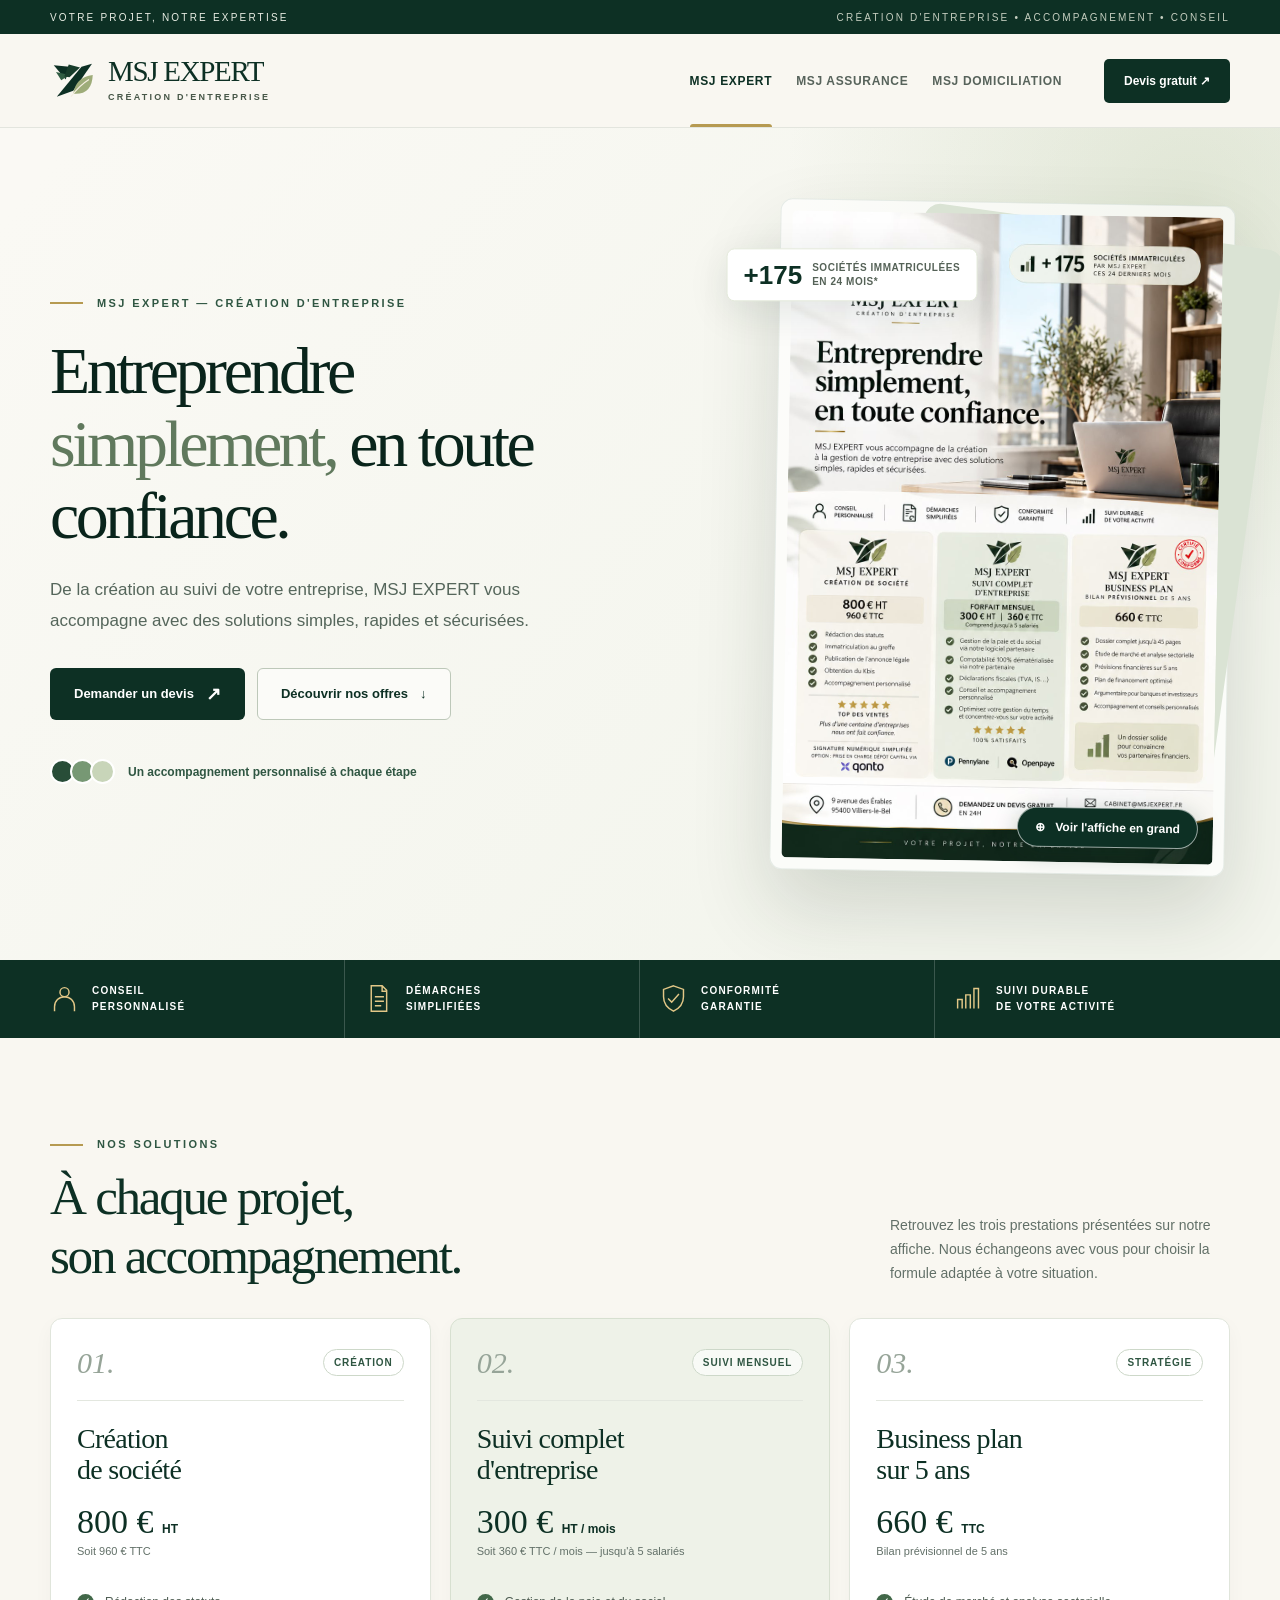
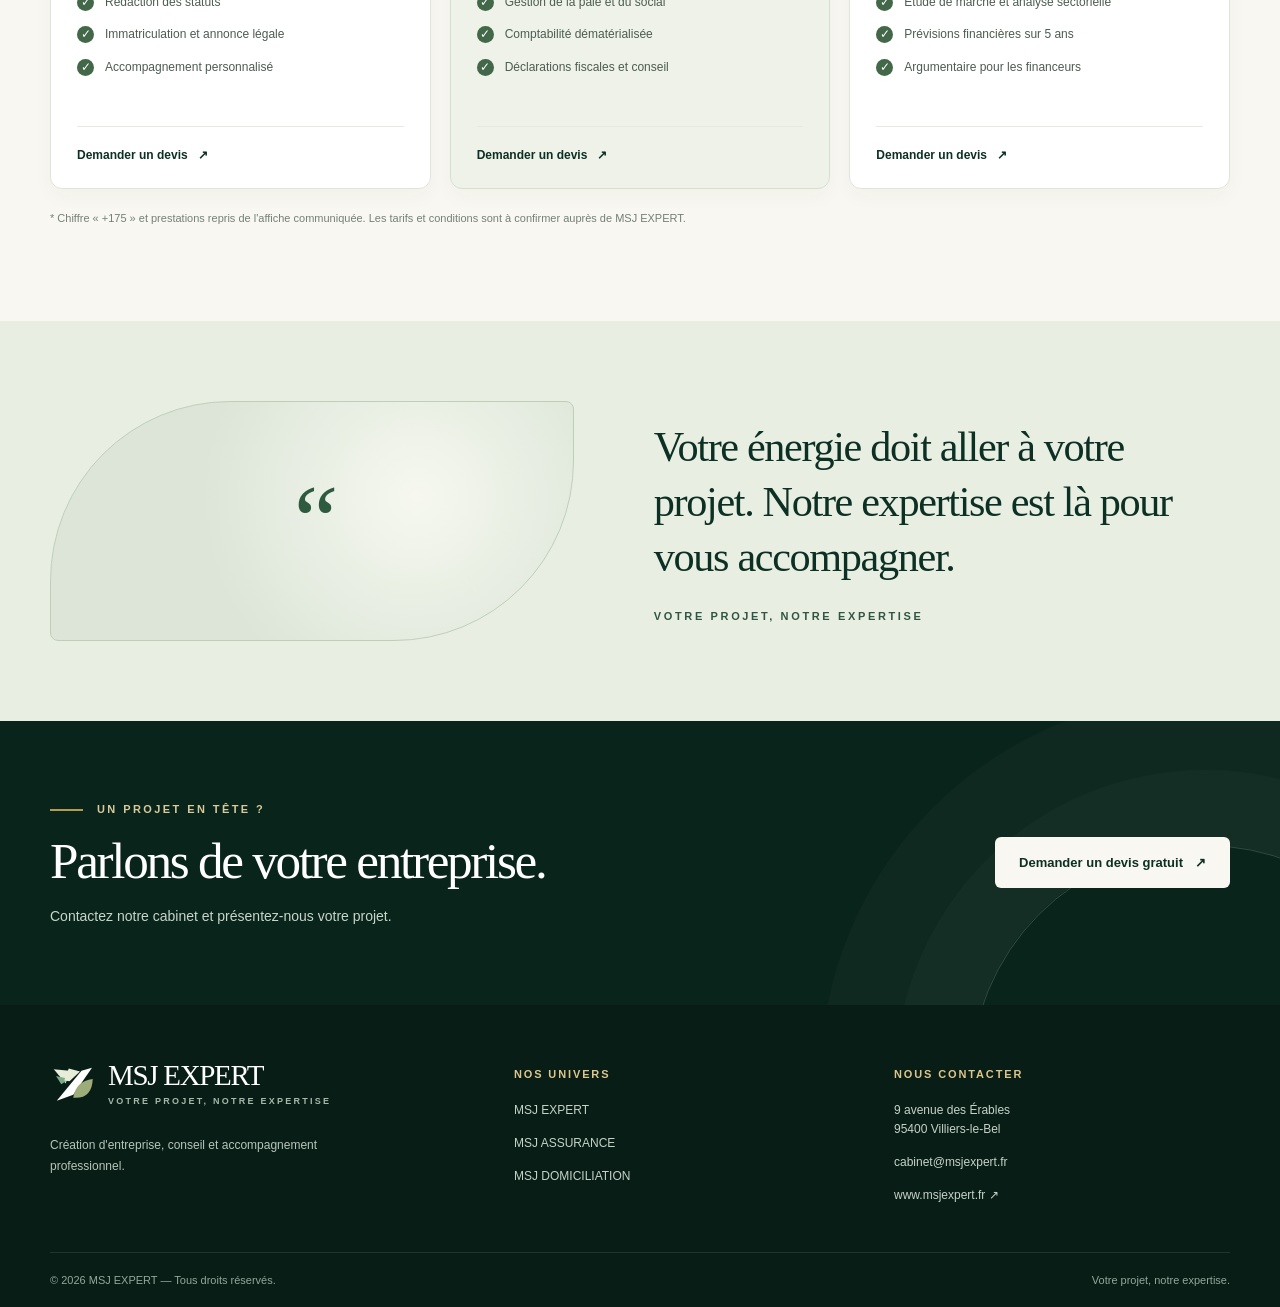
==== index.html @ cd68746b "Import du site vitrine MSJ fourni" ====
<!DOCTYPE html>
<html lang="fr">
<head>
  <meta charset="UTF-8">
  <meta name="viewport" content="width=device-width, initial-scale=1">
  <meta name="theme-color" content="#0d3024">
  <meta name="description" content="MSJ EXPERT vous accompagne dans la création et le suivi de votre entreprise. Retrouvez aussi MSJ ASSURANCE et MSJ DOMICILIATION.">
  <title>MSJ EXPERT — Entreprendre simplement, en toute confiance</title>
  <link rel="icon" type="image/svg+xml" href="data:image/svg+xml,%3Csvg xmlns='http://www.w3.org/2000/svg' viewBox='0 0 64 64'%3E%3Crect width='64' height='64' rx='15' fill='%230d3024'/%3E%3Cpath d='M14 45 34 15 50 15 29 45Z' fill='%23fffdf4'/%3E%3Cpath d='M29 44Q33 25 52 26Q52 44 29 44Z' fill='%23b2b77c'/%3E%3C/svg%3E">
  <style>
    :root {
      --forest: #0d3024;
      --forest-deep: #09241b;
      --forest-mid: #2f5642;
      --sage: #e6eadf;
      --mint: #f1f3eb;
      --cream: #f9f7f1;
      --white: #fff;
      --ink: #1e2d25;
      --muted: #627068;
      --gold: #b69a51;
      --gold-soft: #ece5d1;
      --border: #e4e8de;
      --serif: Georgia, 'Times New Roman', serif;
      --sans: 'Segoe UI', Arial, Helvetica, sans-serif;
    }
    *, *::before, *::after { box-sizing: border-box; }
    html { scroll-behavior: smooth; }
    body { margin: 0; color: var(--ink); font-family: var(--sans); background: var(--cream); -webkit-font-smoothing: antialiased; }
    body.dialog-open { overflow: hidden; }
    button, a { -webkit-tap-highlight-color: transparent; }
    a { color: inherit; }
    button { font: inherit; }
    button:focus-visible, a:focus-visible { outline: 3px solid var(--gold); outline-offset: 4px; }
    [hidden] { display: none !important; }
    .container { width: min(1180px, calc(100% - 64px)); margin-inline: auto; }
    .skip-link { position: absolute; left: 16px; top: -120px; z-index: 60; padding: 12px; background: var(--white); }
    .skip-link:focus { top: 14px; }
    .top-strip { background: var(--forest); color: #e9ede4; height: 34px; display: flex; align-items: center; }
    .top-strip-inner { display: flex; justify-content: space-between; font-size: 10px; text-transform: uppercase; letter-spacing: .22em; }
    .top-strip-inner span:last-child { color: #c4cdbf; }
    .header { position: sticky; top: 0; z-index: 30; background: rgba(249,247,241,.96); backdrop-filter: blur(18px); -webkit-backdrop-filter: blur(18px); border-bottom: 1px solid rgba(31,72,51,.10); }
    .header-inner { min-height: 93px; display: flex; align-items: center; gap: 40px; }
    .brand { display: inline-flex; align-items: center; gap: 10px; text-decoration: none; flex-shrink: 0; }
    .brand-mark { width: 48px; height: 50px; }
    .brand-title { display: block; color: var(--forest); font: 29px/.85 var(--serif); letter-spacing: -.045em; }
    .brand-caption { display: block; font-size: 9px; letter-spacing: .25em; color: #475748; margin-top: 9px; font-weight: 700; }
    .nav { margin-left: auto; display: flex; align-self: stretch; gap: 24px; }
    .nav-link { position: relative; display: inline-flex; align-items: center; white-space: nowrap; text-decoration: none; color: #57635b; font-size: 12px; letter-spacing: .055em; font-weight: 700; transition: color .2s; }
    .nav-link:hover, .nav-link.active { color: var(--forest); }
    .nav-link.active::after { content: ''; height: 3px; background: var(--gold); position: absolute; bottom: 0; left: 0; right: 0; border-radius: 4px 4px 0 0; }
    .header-cta { margin-left: 2px; color: #fff; background: var(--forest); text-decoration: none; font-size: 12px; font-weight: 700; padding: 15px 20px; border-radius: 5px; white-space: nowrap; transition: transform .2s, background .2s; }
    .header-cta:hover { transform: translateY(-2px); background: var(--forest-mid); }
    .panel { animation: fade .32s ease both; }
    @keyframes fade { from { opacity: .2; transform: translateY(8px); } to { opacity: 1; transform: translateY(0); } }
    .eyebrow { display: inline-flex; gap: 14px; align-items: center; color: var(--forest-mid); text-transform: uppercase; letter-spacing: .22em; font-size: 11px; line-height: 1.5; font-weight: 800; }
    .eyebrow::before { content: ''; width: 33px; height: 2px; background: var(--gold); flex: none; }
    .hero { position: relative; isolation: isolate; overflow: hidden; background: linear-gradient(130deg, #faf9f4 4%, #f3f5ed 80%); }
    .hero::before { content: ''; position: absolute; z-index: -1; width: 820px; height: 820px; top: -335px; right: -320px; border-radius: 50%; background: radial-gradient(circle, rgba(184,199,164,.34), rgba(184,199,164,0) 70%); }
    .hero-grid { padding-block: 74px 87px; display: grid; grid-template-columns: minmax(0, 1fr) minmax(0, .86fr); align-items: center; gap: clamp(32px, 5vw, 86px); }
    h1, h2, h3, p { margin-top: 0; }
    .hero h1, .inner-hero h1 { margin: 23px 0 22px; color: var(--forest-deep); font-family: var(--serif); font-weight: 400; letter-spacing: -.052em; font-size: clamp(46px, 5.15vw, 75px); line-height: 1.105; }
    .hero h1 em, .inner-hero h1 em { color: #60795d; font-weight: 400; font-style: normal; }
    .lead { color: #55665b; font-size: 17px; line-height: 1.8; max-width: 505px; margin-bottom: 32px; }
    .hero-actions { display: flex; flex-wrap: wrap; gap: 12px; align-items: center; }
    .btn { display: inline-flex; gap: 12px; align-items: center; justify-content: center; border-radius: 6px; padding: 17px 23px; line-height: 1.2; text-decoration: none; border: 1px solid transparent; font-size: 13px; font-weight: 750; cursor: pointer; transition: transform .2s, background .2s, border-color .2s; }
    .btn:hover { transform: translateY(-3px); }
    .btn-primary { background: var(--forest); color: #fff; }
    .btn-primary:hover { background: #1e4936; }
    .btn-secondary { background: rgba(255,255,255,.55); color: var(--forest); border-color: #bdc8b9; }
    .btn-secondary:hover { background: #fff; border-color: var(--forest-mid); }
    .arrow-icon { font-size: 18px; line-height: 0; }
    .trust-line { display: flex; align-items: center; gap: 13px; margin-top: 39px; color: var(--forest-mid); font-size: 12px; font-weight: 650; }
    .trust-dots { display: flex; }
    .trust-dots span { width: 25px; height: 25px; border-radius: 50%; border: 2px solid #fff; background: #c8d5b9; margin-left: -5px; }
    .trust-dots span:first-child { margin-left: 0; background: #284d38; }
    .trust-dots span:nth-child(2) { background: #779874; }
    .hero-media { position: relative; width: min(100%, 455px); justify-self: end; padding: 11px; background: rgba(255,255,255,.64); border: 1px solid rgba(20,69,47,.09); box-shadow: 0 38px 80px rgba(30,51,34,.16); border-radius: 12px; transform: rotate(1deg); }
    .hero-media::before { content: ''; position: absolute; height: 87%; width: 80%; background: #dae3d4; border-radius: 16px; transform: rotate(7deg); z-index: -1; right: -17px; top: 20px; }
    .poster-image { width: 100%; height: auto; display: block; border-radius: 5px; }
    .poster-zoom { position: absolute; bottom: 26px; right: 26px; border: 1px solid rgba(255,255,255,.58); box-shadow: 0 6px 24px #12302248; cursor: pointer; border-radius: 40px; padding: 12px 17px; background: var(--forest); color: #fff; font-weight: 700; font-size: 12px; }
    .poster-zoom:hover { background: #2a573e; }
    .floating-seal { position: absolute; left: -54px; top: 48px; display: flex; align-items: center; gap: 10px; background: #fff; border: 1px solid #e4eadb; box-shadow: 0 10px 40px #102e241c; padding: 12px 16px; border-radius: 8px; transform: rotate(-1deg); }
    .floating-seal strong { color: var(--forest); font-size: 26px; line-height: 1; }
    .floating-seal span { font-size: 10px; line-height: 1.35; color: #556257; font-weight: 750; letter-spacing: .055em; text-transform: uppercase; }
    .values-strip { background: var(--forest); }
    .values-grid { display: grid; grid-template-columns: repeat(4,1fr); }
    .value { padding: 23px 19px; border-right: 1px solid #ffffff30; display: flex; align-items: center; gap: 13px; color: #fff; }
    .value:first-child { padding-left: 0; }
    .value:last-child { border: none; }
    .value-icon { width: 29px; height: 29px; color: #e2c787; flex: none; }
    .value span { text-transform: uppercase; font-size: 10px; font-weight: 750; letter-spacing: .12em; line-height: 1.6; }
    .section { padding-block: 94px; }
    .section-heading { display: flex; align-items: end; justify-content: space-between; gap: 24px; margin-bottom: 32px; }
    .section-heading h2, .contact-area h2, .details-heading h2 { font: 400 clamp(37px, 4vw, 54px)/1.15 var(--serif); color: var(--forest); letter-spacing: -.045em; margin: 15px 0 0; }
    .section-heading p { color: var(--muted); line-height: 1.7; margin: 0; max-width: 340px; font-size: 14px; }
    .offer-grid { display: grid; grid-template-columns: repeat(3,1fr); gap: 19px; }
    .offer { position: relative; overflow: hidden; border: 1px solid #e0e5db; background: #fff; border-radius: 12px; padding: 27px 26px 25px; box-shadow: 0 7px 20px rgba(26,54,31,.035); }
    .offer.featured { background: #eef2e8; border-color: #d7e0d0; }
    .offer-top { display: flex; justify-content: space-between; align-items: center; gap: 12px; padding-bottom: 20px; border-bottom: 1px solid #e3e7df; }
    .offer-number { color: #96a498; font: italic 30px var(--serif); }
    .offer-pill { border: 1px solid #cdd8c9; background: #ffffff9c; color: var(--forest-mid); padding: 7px 10px; border-radius: 30px; font-size: 10px; font-weight: 800; text-transform: uppercase; letter-spacing: .09em; }
    .offer h3 { margin: 22px 0 8px; font: 400 28px/1.12 var(--serif); color: var(--forest); letter-spacing: -.025em; min-height: 64px; }
    .price { font: 400 34px/1.15 var(--serif); color: var(--forest); margin: 15px 0 4px; white-space: nowrap; }
    .price small { font: 650 12px var(--sans); }
    .subprice { font-size: 11px; color: var(--muted); margin-bottom: 20px; min-height: 28px; }
    .offer ul { margin: 0; padding: 0; list-style: none; min-height: 108px; }
    .offer li { display: flex; gap: 11px; align-items: start; margin-bottom: 14px; color: #4d5c51; font-size: 12px; line-height: 1.55; }
    .tick { width: 17px; height: 17px; flex: none; border-radius: 50%; color: white; background: #426849; font-size: 12px; line-height: 17px; text-align: center; margin-top: 1px; }
    .offer-bottom { margin-top: 25px; border-top: 1px solid #e5e9e1; padding-top: 18px; }
    .offer-bottom a { display: inline-flex; gap: 10px; align-items: center; color: var(--forest); text-decoration: none; font-size: 12px; font-weight: 800; }
    .offer-bottom a:hover { text-decoration: underline; }
    .fineprint { margin: 20px 0 0; color: #728077; font-size: 11px; line-height: 1.65; }
    .quote-section { padding: 80px 0; background: #e9eee3; overflow: hidden; }
    .quote-grid { display: grid; grid-template-columns: 1fr 1.1fr; gap: 80px; align-items: center; }
    .quote-decor { height: 240px; border: 1px solid #bfcebb; background: radial-gradient(circle at 70% 40%, #f6f8ef, transparent 55%), #dce5d8; border-radius: 180px 8px 180px 8px; display: flex; align-items: center; justify-content: center; position: relative; }
    .quote-decor span { color: #2e5b40; font: italic 100px var(--serif); }
    .quote-grid blockquote { margin: 0; color: var(--forest); font: 400 clamp(28px, 3.3vw, 43px)/1.3 var(--serif); letter-spacing: -.032em; }
    .quote-grid blockquote small { display: block; font: 750 11px var(--sans); letter-spacing: .24em; text-transform: uppercase; color: var(--forest-mid); margin-top: 25px; }
    .contact-area { background: var(--forest-deep); color: white; padding: 76px 0; position: relative; overflow: hidden; }
    .contact-area::after { content: ''; width: 470px; height: 470px; border: 1px solid #ffffff2b; border-radius: 50%; position: absolute; right: -160px; bottom: -310px; box-shadow: 0 0 0 75px #ffffff06,0 0 0 150px #ffffff06; pointer-events: none; }
    .contact-grid { display: flex; justify-content: space-between; align-items: center; gap: 30px; position: relative; z-index: 1; }
    .contact-area .eyebrow { color: #d8cb9b; }
    .contact-area h2 { color: #fff; margin: 14px 0 14px; }
    .contact-area p { color: #c8d6ca; margin: 0; line-height: 1.7; font-size: 14px; }
    .contact-area .btn { background: #f9f7f1; color: var(--forest); }
    .contact-area .btn:hover { background: var(--sage); }
    .footer { background: #071d16; color: #d4dcd2; }
    .footer-top { padding: 55px 0 47px; display: grid; grid-template-columns: 1.25fr 1fr 1fr; gap: 44px; }
    .footer .brand-title { color: #fff; }
    .footer .brand-caption { color: #a7b7aa; }
    .footer-description { font-size: 12px; line-height: 1.8; max-width: 310px; color: #b8c5ba; margin: 21px 0 0; }
    .footer h3 { font-size: 11px; letter-spacing: .17em; font-weight: 800; text-transform: uppercase; color: #dec58b; margin: 8px 0 21px; }
    .footer-links { display: grid; gap: 14px; }
    .footer-links a, .footer-links span { font-size: 12px; color: #c7d2c8; line-height: 1.6; text-decoration: none; }
    .footer-links a:hover { color: #fff; text-decoration: underline; }
    .footer-bottom { border-top: 1px solid #ffffff1a; padding: 21px 0; color: #94a79b; font-size: 11px; display: flex; justify-content: space-between; gap: 16px; }
    .inner-hero { background: linear-gradient(128deg, #f7f9f3, #e7ede2); padding: 86px 0 92px; overflow: hidden; }
    .inner-grid { display: grid; grid-template-columns: 1fr .9fr; gap: 70px; align-items: center; }
    .inner-hero h1 { max-width: 700px; }
    .inner-hero .lead { max-width: 540px; }
    .artwork { min-height: 425px; border-radius: 220px 220px 14px 14px; background: linear-gradient(145deg, #d7e2d1, #c1d3c0); display: grid; place-items: center; position: relative; overflow: hidden; box-shadow: inset 0 0 0 1px #ffffffa0; }
    .artwork::before, .artwork::after { content: ''; width: 365px; height: 365px; border: 1px solid #ffffff8c; border-radius: 50%; position: absolute; }
    .artwork::after { width: 290px; height: 290px; }
    .artwork .art-icon { position: relative; z-index: 2; width: 190px; height: 190px; filter: drop-shadow(0 18px 20px #092d2b25); }
    .art-tag { position: absolute; z-index: 3; bottom: 24px; left: 24px; background: #ffffffd9; color: var(--forest); padding: 13px 18px; font-size: 11px; letter-spacing: .12em; text-transform: uppercase; border-radius: 4px; font-weight: 800; }
    .domiciliation-art { background: linear-gradient(145deg, #ede8d7, #c9d5c0); }
    .details-heading { max-width: 780px; margin: 0 0 36px; }
    .details-heading p { color: var(--muted); margin: 16px 0 0; line-height: 1.75; }
    .details-grid { display: grid; grid-template-columns: repeat(3,1fr); gap: 18px; }
    .detail { background: #fff; border: 1px solid var(--border); border-radius: 10px; padding: 30px; }
    .detail-num { display: inline-block; font: italic 30px var(--serif); color: var(--gold); margin-bottom: 21px; }
    .detail h3 { font: 400 27px/1.25 var(--serif); letter-spacing: -.02em; margin: 0 0 12px; color: var(--forest); }
    .detail p { color: var(--muted); font-size: 13px; line-height: 1.8; margin: 0; }
    .status-note { display: flex; align-items: start; gap: 12px; background: #f0f3e8; border-left: 3px solid var(--gold); margin-top: 25px; padding: 17px 19px; color: #526351; font-size: 12px; line-height: 1.65; }
    .status-note strong { color: var(--forest); }
    dialog { border: none; border-radius: 12px; padding: 0; width: min(910px, calc(100vw - 28px)); max-height: 93vh; overflow: hidden; background: #eef1e9; box-shadow: 0 35px 130px #0008; }
    dialog::backdrop { background: #00180ecc; backdrop-filter: blur(7px); }
    .dialog-header { display: flex; justify-content: space-between; align-items: center; gap: 15px; padding: 12px 17px; background: white; color: var(--forest); font-size: 13px; font-weight: 700; }
    .dialog-close { font: 700 22px var(--sans); border: 0; background: #eef2e9; color: var(--forest); border-radius: 50%; height: 38px; width: 38px; cursor: pointer; }
    .dialog-scroll { max-height: calc(93vh - 62px); overflow: auto; text-align: center; padding: 10px; }
    .dialog-scroll img { display: block; width: 100%; max-width: 800px; height: auto; margin-inline: auto; }
    @media (max-width: 1050px) {
      .header-inner { gap: 18px; }
      .nav { gap: 15px; }
      .header-cta { padding-inline: 14px; }
      .hero-grid { gap: 36px; }
      .hero h1 { font-size: clamp(43px, 5.6vw, 64px); }
      .floating-seal { left: -25px; }
      .value { padding-inline: 12px; gap: 8px; }
      .value span { font-size: 9px; }
    }
    @media (max-width: 850px) {
      .container { width: min(100% - 36px, 690px); }
      .top-strip { display: none; }
      .header-inner { flex-wrap: wrap; min-height: 0; padding-top: 13px; justify-content: space-between; gap: 6px; }
      .brand-mark { width: 39px; height: 42px; }
      .brand-title { font-size: 25px; }
      .brand-caption { font-size: 8px; }
      .header-cta { padding: 12px 15px; }
      .nav { order: 3; width: 100%; margin-left: 0; overflow-x: auto; gap: 28px; align-self: initial; scrollbar-width: none; }
      .nav::-webkit-scrollbar { display: none; }
      .nav-link { padding: 17px 0; font-size: 11px; }
      .hero-grid, .inner-grid { grid-template-columns: 1fr; gap: 42px; }
      .hero-grid { padding-block: 55px 66px; }
      .hero h1, .inner-hero h1 { max-width: 660px; font-size: clamp(45px, 8vw, 63px); }
      .hero-media { justify-self: center; width: min(100% - 30px, 455px); }
      .floating-seal { left: -15px; }
      .values-grid { grid-template-columns: repeat(2,1fr); }
      .value { border-bottom: 1px solid #ffffff30; padding: 18px 12px; }
      .value:first-child { padding-left: 12px; }
      .value:nth-child(2) { border-right: 0; }
      .value:nth-child(3), .value:nth-child(4) { border-bottom: none; }
      .offer-grid { grid-template-columns: 1fr 1fr; }
      .offer:last-child { grid-column: 1 / -1; }
      .offer h3 { min-height: initial; }
      .quote-grid { gap: 40px; }
      .footer-top { grid-template-columns: 1fr 1fr; }
      .footer-top > div:first-child { grid-column: 1 / -1; }
      .artwork { max-width: 540px; width: 100%; margin: auto; }
      .inner-hero { padding: 62px 0; }
    }
    @media (max-width: 570px) {
      .container { width: calc(100% - 32px); }
      .brand { gap: 7px; }
      .brand-title { font-size: 22px; }
      .brand-mark { width: 36px; height: 37px; }
      .brand-caption { font-size: 7px; letter-spacing: .2em; margin-top: 7px; }
      .header-cta { font-size: 10px; padding: 12px 11px; }
      .nav { gap: 23px; }
      .nav-link { font-size: 10px; }
      .hero-grid { padding-block: 45px 57px; }
      .hero h1, .inner-hero h1 { font-size: clamp(41px, 11vw, 53px); }
      .lead { font-size: 15px; line-height: 1.75; margin-bottom: 25px; }
      .eyebrow { font-size: 9px; letter-spacing: .17em; }
      .eyebrow::before { width: 25px; }
      .btn { padding: 15px 17px; font-size: 12px; }
      .trust-line { font-size: 11px; margin-top: 29px; }
      .hero-media { width: calc(100% - 20px); }
      .floating-seal { left: -17px; top: 24px; padding: 9px 12px; }
      .floating-seal strong { font-size: 21px; }
      .floating-seal span { font-size: 8px; }
      .poster-zoom { bottom: 20px; right: 20px; font-size: 11px; padding: 10px 13px; }
      .value-icon { width: 22px; height: 22px; }
      .value { padding: 16px 5px; gap: 8px; }
      .value:first-child { padding-left: 5px; }
      .value span { font-size: 8px; letter-spacing: .07em; }
      .section { padding-block: 65px; }
      .section-heading { display: block; }
      .section-heading p { margin-top: 15px; }
      .section-heading h2, .contact-area h2, .details-heading h2 { font-size: 38px; }
      .offer-grid, .details-grid { grid-template-columns: 1fr; }
      .offer:last-child { grid-column: auto; }
      .offer { padding: 26px; }
      .offer ul { min-height: initial; }
      .quote-section { padding: 58px 0; }
      .quote-grid { grid-template-columns: 1fr; gap: 26px; }
      .quote-decor { height: 150px; border-radius: 150px 8px; }
      .quote-decor span { font-size: 70px; }
      .quote-grid blockquote { font-size: 31px; }
      .contact-area { padding: 60px 0; }
      .contact-grid { align-items: start; flex-direction: column; }
      .footer-top { grid-template-columns: 1fr; gap: 31px; padding: 47px 0; }
      .footer-top > div:first-child { grid-column: auto; }
      .footer-bottom { flex-direction: column; }
      .inner-hero { padding: 46px 0 60px; }
      .artwork { min-height: 300px; border-radius: 165px 165px 12px 12px; }
      .artwork .art-icon { height: 135px; width: 135px; }
      .artwork::before { width: 270px; height: 270px; }
      .artwork::after { width: 200px; height: 200px; }
      .art-tag { font-size: 9px; bottom: 17px; left: 17px; }
      .detail { padding: 25px; }
    }
    @media (prefers-reduced-motion: reduce) {
      html { scroll-behavior: auto; }
      *, *::before, *::after { animation-duration: .01ms !important; transition-duration: .01ms !important; }
    }
  </style>
</head>
<body>
<a class="skip-link" href="#main-content">Aller au contenu</a>
<div class="top-strip"><div class="container top-strip-inner"><span>Votre projet, notre expertise</span><span>Création d'entreprise • Accompagnement • Conseil</span></div></div>
<header class="header">
  <div class="container header-inner">
    <a class="brand" href="#expert" data-tab="expert" aria-label="MSJ EXPERT — Accueil">
      <svg class="brand-mark" viewBox="0 0 64 64" aria-hidden="true"><path d="M5 11 26 13 21 30Z" fill="#0d3024"/><path d="M15 31 8 20 26 24Z" fill="#315d43"/><path d="m25 10 15 4-14 13-7-1Z" fill="#183c2b"/><path d="m42 13 14-4-25 36-22 8Z" fill="#0d3024"/><path d="M31 49Q34 27 57 24Q56 51 31 49Z" fill="#9eac79"/><path d="M28 53Q39 38 52 30" fill="none" stroke="#f4eee0" stroke-width="1.6"/></svg>
      <span><span class="brand-title">MSJ EXPERT</span><span class="brand-caption">CRÉATION D'ENTREPRISE</span></span>
    </a>
    <nav class="nav" aria-label="Navigation principale">
      <a class="nav-link active" href="#expert" data-tab="expert" aria-current="page">MSJ EXPERT</a>
      <a class="nav-link" href="#assurance" data-tab="assurance">MSJ ASSURANCE</a>
      <a class="nav-link" href="#domiciliation" data-tab="domiciliation">MSJ DOMICILIATION</a>
    </nav>
    <a class="header-cta" href="mailto:cabinet@msjexpert.fr?subject=Demande%20de%20devis%20MSJ">Devis gratuit ↗</a>
  </div>
</header>
<main id="main-content">
  <section class="panel" id="expert" data-panel="expert" aria-label="Accueil MSJ EXPERT">
    <section class="hero">
      <div class="container hero-grid">
        <div class="hero-copy">
          <span class="eyebrow">MSJ EXPERT — Création d'entreprise</span>
          <h1>Entreprendre <em>simplement,</em> en toute confiance.</h1>
          <p class="lead">De la création au suivi de votre entreprise, MSJ EXPERT vous accompagne avec des solutions simples, rapides et sécurisées.</p>
          <div class="hero-actions">
            <a class="btn btn-primary" href="mailto:cabinet@msjexpert.fr?subject=Demande%20de%20devis%20-%20MSJ%20EXPERT">Demander un devis <span class="arrow-icon" aria-hidden="true">↗</span></a>
            <a class="btn btn-secondary" href="#offres">Découvrir nos offres <span aria-hidden="true">↓</span></a>
          </div>
          <div class="trust-line"><div class="trust-dots" aria-hidden="true"><span></span><span></span><span></span></div><span>Un accompagnement personnalisé à chaque étape</span></div>
        </div>
        <div class="hero-media">
          <div class="floating-seal"><strong>+175</strong><span>Sociétés immatriculées<br>en 24 mois*</span></div>
          <img class="poster-image" src="assets/affiche-msj-expert.jpg" alt="Affiche MSJ EXPERT : création de société, suivi complet d'entreprise, business plan, tarifs et coordonnées" width="1024" height="1536" fetchpriority="high">
          <button class="poster-zoom" id="open-poster" type="button" aria-label="Ouvrir l'affiche MSJ EXPERT en grand">⊕ &nbsp; Voir l'affiche en grand</button>
        </div>
      </div>
    </section>
    <div class="values-strip"><div class="container values-grid">
      <div class="value"><svg class="value-icon" viewBox="0 0 32 32" fill="none" stroke="currentColor" stroke-width="1.6" aria-hidden="true"><circle cx="16" cy="9" r="5"/><path d="M5 30v-5a11 11 0 0 1 22 0v5"/></svg><span>Conseil<br>personnalisé</span></div>
      <div class="value"><svg class="value-icon" viewBox="0 0 32 32" fill="none" stroke="currentColor" stroke-width="1.6" aria-hidden="true"><path d="M8 2h12l5 5v23H8zM20 2v6h5M12 14h10M12 19h10M12 24h7"/></svg><span>Démarches<br>simplifiées</span></div>
      <div class="value"><svg class="value-icon" viewBox="0 0 32 32" fill="none" stroke="currentColor" stroke-width="1.6" aria-hidden="true"><path d="M16 2 27 6v8c0 8-5 13-11 16C10 27 5 22 5 14V6z"/><path d="m10 16 4 4 8-9"/></svg><span>Conformité<br>garantie</span></div>
      <div class="value"><svg class="value-icon" viewBox="0 0 32 32" fill="none" stroke="currentColor" stroke-width="1.6" aria-hidden="true"><path d="M4 27V17h5v10m4 0V12h5v15m4 0V5h5v22"/></svg><span>Suivi durable<br>de votre activité</span></div>
    </div></div>
    <section class="section" id="offres">
      <div class="container">
        <div class="section-heading"><div><span class="eyebrow">Nos solutions</span><h2>À chaque projet,<br>son accompagnement.</h2></div><p>Retrouvez les trois prestations présentées sur notre affiche. Nous échangeons avec vous pour choisir la formule adaptée à votre situation.</p></div>
        <div class="offer-grid">
          <article class="offer"><div class="offer-top"><span class="offer-number">01.</span><span class="offer-pill">Création</span></div><h3>Création<br>de société</h3><p class="price">800 € <small>HT</small></p><p class="subprice">Soit 960 € TTC</p><ul><li><span class="tick">✓</span>Rédaction des statuts</li><li><span class="tick">✓</span>Immatriculation et annonce légale</li><li><span class="tick">✓</span>Accompagnement personnalisé</li></ul><div class="offer-bottom"><a href="mailto:cabinet@msjexpert.fr?subject=MSJ%20EXPERT%20-%20Cr%C3%A9ation%20de%20soci%C3%A9t%C3%A9">Demander un devis <span aria-hidden="true">↗</span></a></div></article>
          <article class="offer featured"><div class="offer-top"><span class="offer-number">02.</span><span class="offer-pill">Suivi mensuel</span></div><h3>Suivi complet<br>d'entreprise</h3><p class="price">300 € <small>HT / mois</small></p><p class="subprice">Soit 360 € TTC / mois — jusqu'à 5 salariés</p><ul><li><span class="tick">✓</span>Gestion de la paie et du social</li><li><span class="tick">✓</span>Comptabilité dématérialisée</li><li><span class="tick">✓</span>Déclarations fiscales et conseil</li></ul><div class="offer-bottom"><a href="mailto:cabinet@msjexpert.fr?subject=MSJ%20EXPERT%20-%20Suivi%20d%27entreprise">Demander un devis <span aria-hidden="true">↗</span></a></div></article>
          <article class="offer"><div class="offer-top"><span class="offer-number">03.</span><span class="offer-pill">Stratégie</span></div><h3>Business plan<br>sur 5 ans</h3><p class="price">660 € <small>TTC</small></p><p class="subprice">Bilan prévisionnel de 5 ans</p><ul><li><span class="tick">✓</span>Étude de marché et analyse sectorielle</li><li><span class="tick">✓</span>Prévisions financières sur 5 ans</li><li><span class="tick">✓</span>Argumentaire pour les financeurs</li></ul><div class="offer-bottom"><a href="mailto:cabinet@msjexpert.fr?subject=MSJ%20EXPERT%20-%20Business%20plan">Demander un devis <span aria-hidden="true">↗</span></a></div></article>
        </div>
        <p class="fineprint">* Chiffre « +175 » et prestations repris de l'affiche communiquée. Les tarifs et conditions sont à confirmer auprès de MSJ EXPERT.</p>
      </div>
    </section>
    <section class="quote-section"><div class="container quote-grid"><div class="quote-decor" aria-hidden="true"><span>“</span></div><blockquote>Votre énergie doit aller à votre projet. Notre expertise est là pour vous accompagner.<small>Votre projet, notre expertise</small></blockquote></div></section>
    <section class="contact-area"><div class="container contact-grid"><div><span class="eyebrow">Un projet en tête ?</span><h2>Parlons de votre entreprise.</h2><p>Contactez notre cabinet et présentez-nous votre projet.</p></div><a class="btn" href="mailto:cabinet@msjexpert.fr?subject=Demande%20de%20devis%20-%20MSJ%20EXPERT">Demander un devis gratuit <span aria-hidden="true">↗</span></a></div></section>
  </section>
  <section class="panel" id="assurance" data-panel="assurance" aria-label="MSJ ASSURANCE" hidden>
    <section class="inner-hero"><div class="container inner-grid"><div><span class="eyebrow">Bienvenue chez MSJ ASSURANCE</span><h1>Protéger ce qui <em>compte</em> pour vous.</h1><p class="lead">Découvrez l'univers MSJ ASSURANCE. Parlez-nous de votre activité et de vos besoins pour obtenir des renseignements sur les solutions envisageables.</p><div class="hero-actions"><a class="btn btn-primary" href="mailto:cabinet@msjexpert.fr?subject=Renseignements%20-%20MSJ%20ASSURANCE">Se renseigner <span aria-hidden="true">↗</span></a><a class="btn btn-secondary" href="#assurance-details">En savoir plus ↓</a></div></div><div class="artwork assurance-art" role="img" aria-label="Illustration d'un bouclier, symbole de protection"><svg class="art-icon" viewBox="0 0 200 200" fill="none" aria-hidden="true"><path d="M100 18 168 44V95C168 143 136 169 100 186 64 169 32 143 32 95V44Z" fill="#f9faf4" stroke="#24513b" stroke-width="4"/><path d="M100 40 148 58v36c0 35-20 55-48 70-28-15-48-35-48-70V58Z" fill="#dce9d5"/><path d="m72 100 19 18 37-40" stroke="#27563b" stroke-width="9" stroke-linecap="round" stroke-linejoin="round"/></svg><span class="art-tag">MSJ ASSURANCE</span></div></div></section>
    <section class="section" id="assurance-details"><div class="container"><div class="details-heading"><span class="eyebrow">Votre activité, vos besoins</span><h2>Une protection à réfléchir ensemble.</h2><p>Cette page présente MSJ ASSURANCE. Les garanties précises et les conditions seront ajoutées après validation de vos offres.</p></div><div class="details-grid"><article class="detail"><span class="detail-num">01.</span><h3>Parler de vos besoins</h3><p>Présentez votre activité et les enjeux que vous souhaitez couvrir.</p></article><article class="detail"><span class="detail-num">02.</span><h3>Étudier votre situation</h3><p>Identifiez les questions à poser et les garanties utiles à examiner.</p></article><article class="detail"><span class="detail-num">03.</span><h3>Prendre contact</h3><p>Écrivez à MSJ pour connaître les solutions et les modalités disponibles.</p></article></div><div class="status-note"><span aria-hidden="true">✧</span><span><strong>Rubrique personnalisable :</strong> ajoutez ici vos formules d'assurance, partenaires, garanties et tarifs officiels.</span></div></div></section>
    <section class="contact-area"><div class="container contact-grid"><div><span class="eyebrow">MSJ ASSURANCE</span><h2>Besoin d'un renseignement ?</h2><p>Contactez le cabinet pour échanger sur votre demande.</p></div><a class="btn" href="mailto:cabinet@msjexpert.fr?subject=Demande%20d%27information%20-%20MSJ%20ASSURANCE">Écrire à MSJ ASSURANCE <span aria-hidden="true">↗</span></a></div></section>
  </section>
  <section class="panel" id="domiciliation" data-panel="domiciliation" aria-label="MSJ DOMICILIATION" hidden>
    <section class="inner-hero"><div class="container inner-grid"><div><span class="eyebrow">Bienvenue chez MSJ DOMICILIATION</span><h1>Une adresse pour vos <em>ambitions.</em></h1><p class="lead">Découvrez MSJ DOMICILIATION, la rubrique dédiée aux démarches de domiciliation d'entreprise. Contactez-nous pour connaître les conditions et modalités proposées.</p><div class="hero-actions"><a class="btn btn-primary" href="mailto:cabinet@msjexpert.fr?subject=Renseignements%20-%20MSJ%20DOMICILIATION">Demander des informations <span aria-hidden="true">↗</span></a><a class="btn btn-secondary" href="#domiciliation-details">Découvrir la rubrique ↓</a></div></div><div class="artwork domiciliation-art" role="img" aria-label="Illustration d'un bâtiment représentant une adresse professionnelle"><svg class="art-icon" viewBox="0 0 200 200" fill="none" aria-hidden="true"><path d="M39 177V71l61-35 61 35v106" fill="#f9faf4" stroke="#24513b" stroke-width="4" stroke-linejoin="round"/><path d="M39 80h122" stroke="#24513b" stroke-width="3"/><rect x="60" y="94" width="23" height="26" rx="3" fill="#9caf91"/><rect x="117" y="94" width="23" height="26" rx="3" fill="#9caf91"/><rect x="60" y="133" width="23" height="26" rx="3" fill="#9caf91"/><rect x="105" y="132" width="30" height="45" rx="3" fill="#2c5b41"/><path d="M26 178h148" stroke="#24513b" stroke-width="4" stroke-linecap="round"/><path d="M100 19v-9m-8 8h16" stroke="#24513b" stroke-width="3" stroke-linecap="round"/></svg><span class="art-tag">MSJ DOMICILIATION</span></div></div></section>
    <section class="section" id="domiciliation-details"><div class="container"><div class="details-heading"><span class="eyebrow">Domiciliation d'entreprise</span><h2>Un point de départ pour votre projet.</h2><p>Les adresses de domiciliation disponibles, les services associés et les tarifs seront précisés une fois vos informations validées.</p></div><div class="details-grid"><article class="detail"><span class="detail-num">01.</span><h3>Présentez votre projet</h3><p>Expliquez votre activité et le type de domiciliation recherché.</p></article><article class="detail"><span class="detail-num">02.</span><h3>Découvrez les modalités</h3><p>Renseignez-vous sur les conditions, les justificatifs et les services éventuels.</p></article><article class="detail"><span class="detail-num">03.</span><h3>Faites votre demande</h3><p>Contactez MSJ DOMICILIATION pour connaître les étapes à suivre.</p></article></div><div class="status-note"><span aria-hidden="true">✧</span><span><strong>Rubrique personnalisable :</strong> ajoutez ici l'adresse de domiciliation agréée, les prestations, les pièces demandées et les tarifs confirmés.</span></div></div></section>
    <section class="contact-area"><div class="container contact-grid"><div><span class="eyebrow">MSJ DOMICILIATION</span><h2>Prêt à lancer votre activité ?</h2><p>Notre adresse e-mail est à votre disposition pour vos questions.</p></div><a class="btn" href="mailto:cabinet@msjexpert.fr?subject=Demande%20d%27information%20-%20MSJ%20DOMICILIATION">Écrire à MSJ DOMICILIATION <span aria-hidden="true">↗</span></a></div></section>
  </section>
</main>
<footer class="footer"><div class="container footer-top"><div><a class="brand" href="#expert" data-tab="expert" aria-label="Revenir à MSJ EXPERT"><svg class="brand-mark" viewBox="0 0 64 64" aria-hidden="true"><path d="M5 11 26 13 21 30Z" fill="#e8edda"/><path d="M15 31 8 20 26 24Z" fill="#7eaa87"/><path d="m25 10 15 4-14 13-7-1Z" fill="#e8edda"/><path d="m42 13 14-4-25 36-22 8Z" fill="#fff"/><path d="M31 49Q34 27 57 24Q56 51 31 49Z" fill="#9eac79"/></svg><span><span class="brand-title">MSJ EXPERT</span><span class="brand-caption">VOTRE PROJET, NOTRE EXPERTISE</span></span></a><p class="footer-description">Création d'entreprise, conseil et accompagnement professionnel.</p></div><div><h3>Nos univers</h3><div class="footer-links"><a href="#expert" data-tab="expert">MSJ EXPERT</a><a href="#assurance" data-tab="assurance">MSJ ASSURANCE</a><a href="#domiciliation" data-tab="domiciliation">MSJ DOMICILIATION</a></div></div><div><h3>Nous contacter</h3><div class="footer-links"><span>9 avenue des Érables<br>95400 Villiers-le-Bel</span><a href="mailto:cabinet@msjexpert.fr">cabinet@msjexpert.fr</a><a href="https://www.msjexpert.fr" target="_blank" rel="noopener noreferrer">www.msjexpert.fr ↗</a></div></div></div><div class="container footer-bottom"><span>© <span id="year">2026</span> MSJ EXPERT — Tous droits réservés.</span><span>Votre projet, notre expertise.</span></div></footer>
<dialog id="poster-dialog" aria-label="Affiche MSJ EXPERT en grand"><div class="dialog-header"><span>Affiche MSJ EXPERT</span><button class="dialog-close" id="close-poster" aria-label="Fermer l'affiche" type="button">×</button></div><div class="dialog-scroll"><img src="assets/affiche-msj-expert.jpg" alt="Affiche complète de MSJ EXPERT avec l'ensemble des offres et tarifs" width="1024" height="1536"></div></dialog>
<script>
  (function () {
    const panels = Array.from(document.querySelectorAll('[data-panel]'));
    const tabs = Array.from(document.querySelectorAll('[data-tab]'));
    const names = {
      expert: 'MSJ EXPERT — Entreprendre simplement, en toute confiance',
      assurance: 'MSJ ASSURANCE — Protection de votre activité',
      domiciliation: 'MSJ DOMICILIATION — Domiciliation d’entreprise'
    };
    function showPanel(name, scrollToTop) {
      if (!names[name]) name = 'expert';
      panels.forEach(panel => { panel.hidden = panel.dataset.panel !== name; });
      tabs.forEach(tab => {
        const selected = tab.dataset.tab === name;
        tab.classList.toggle('active', selected);
        if (tab.closest('nav')) {
          if (selected) tab.setAttribute('aria-current','page');
          else tab.removeAttribute('aria-current');
        }
      });
      document.title = names[name];
      if (scrollToTop) window.scrollTo({top: 0, behavior: 'smooth'});
    }
    function currentPanelFromHash() {
      const hash = location.hash.slice(1);
      return names[hash] ? hash : 'expert';
    }
    tabs.forEach(tab => tab.addEventListener('click', e => {
      e.preventDefault();
      const name = tab.dataset.tab;
      history.pushState(null, '', '#' + name);
      showPanel(name, true);
    }));
    window.addEventListener('popstate', () => showPanel(currentPanelFromHash(), false));
    window.addEventListener('hashchange', () => showPanel(currentPanelFromHash(), false));
    showPanel(currentPanelFromHash(), false);
    const modal = document.getElementById('poster-dialog');
    const openButton = document.getElementById('open-poster');
    const closeButton = document.getElementById('close-poster');
    openButton.addEventListener('click', () => {
      if (typeof modal.showModal === 'function') {
        modal.showModal();
        document.body.classList.add('dialog-open');
      } else window.open('assets/affiche-msj-expert.jpg', '_blank');
    });
    closeButton.addEventListener('click', () => modal.close());
    modal.addEventListener('close', () => document.body.classList.remove('dialog-open'));
    modal.addEventListener('click', e => { if (e.target === modal) modal.close(); });
    document.getElementById('year').textContent = new Date().getFullYear();
  }());
</script>
</body>
</html>
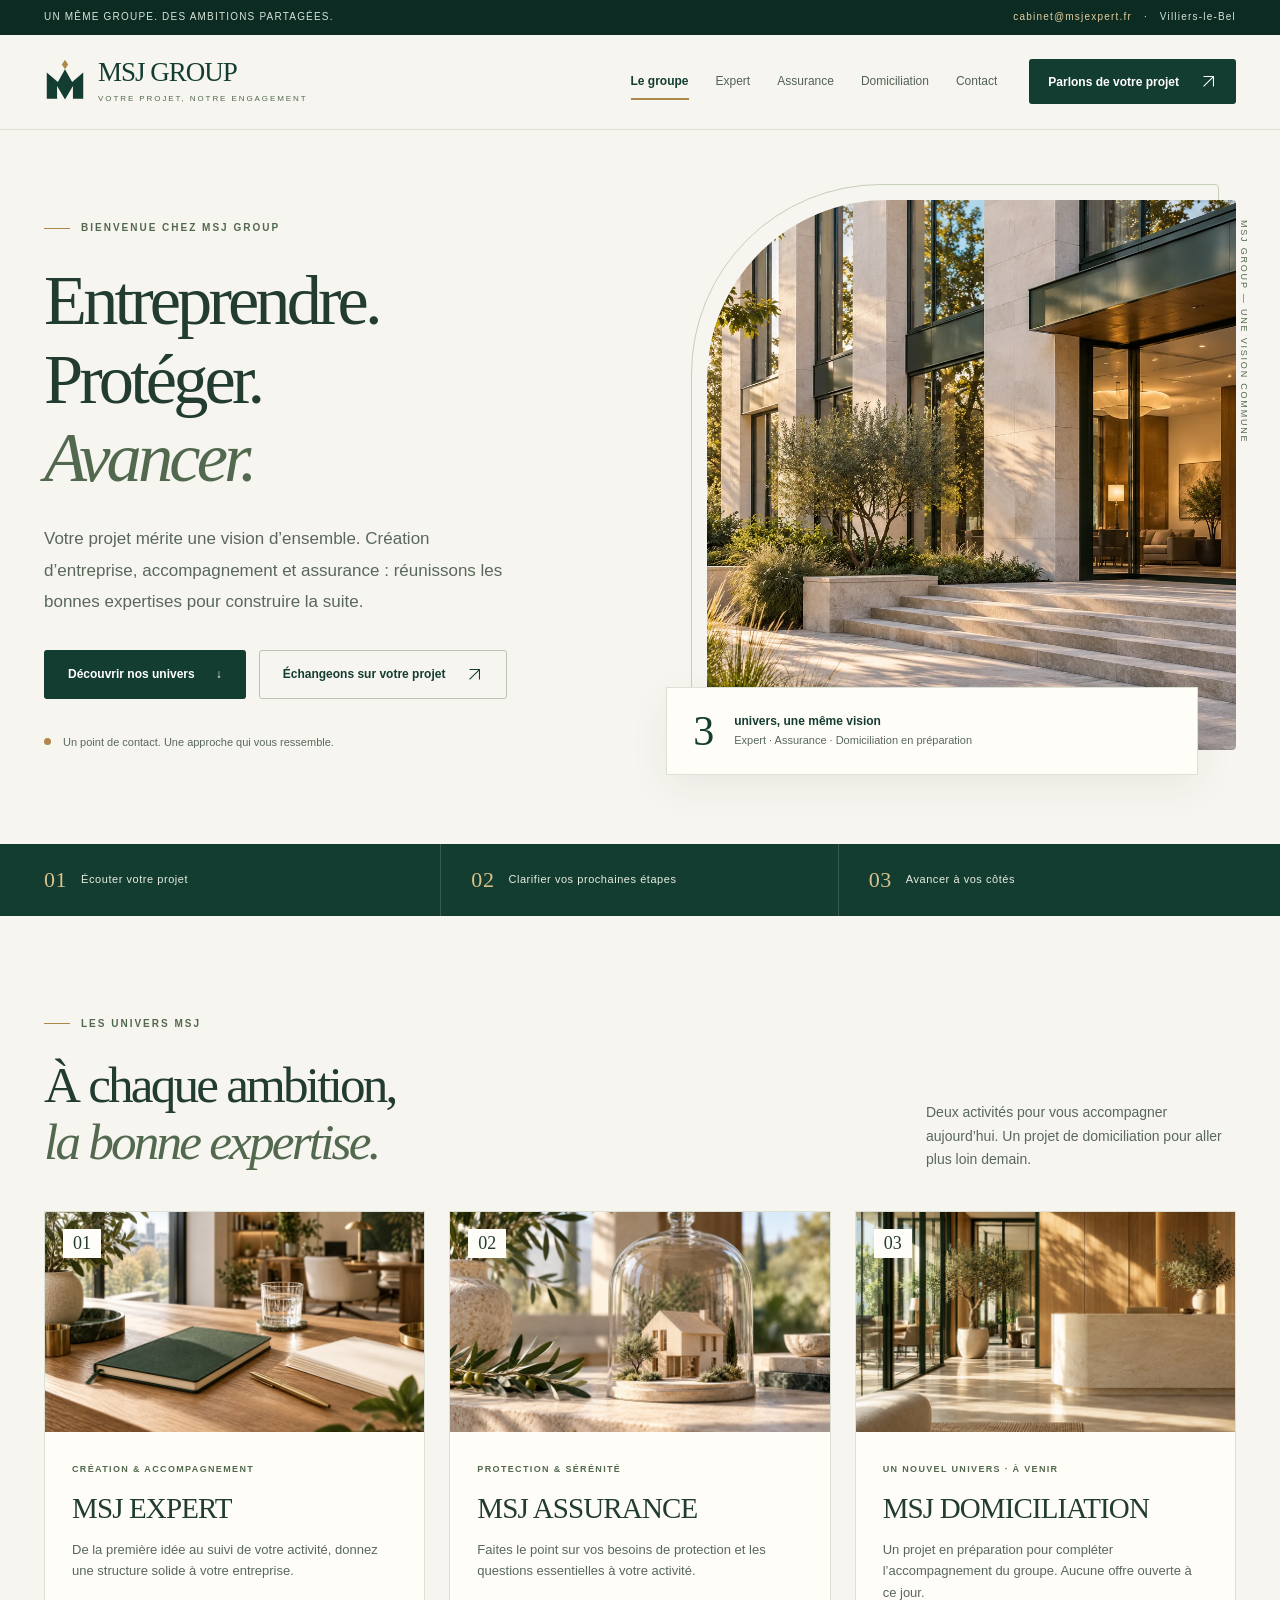
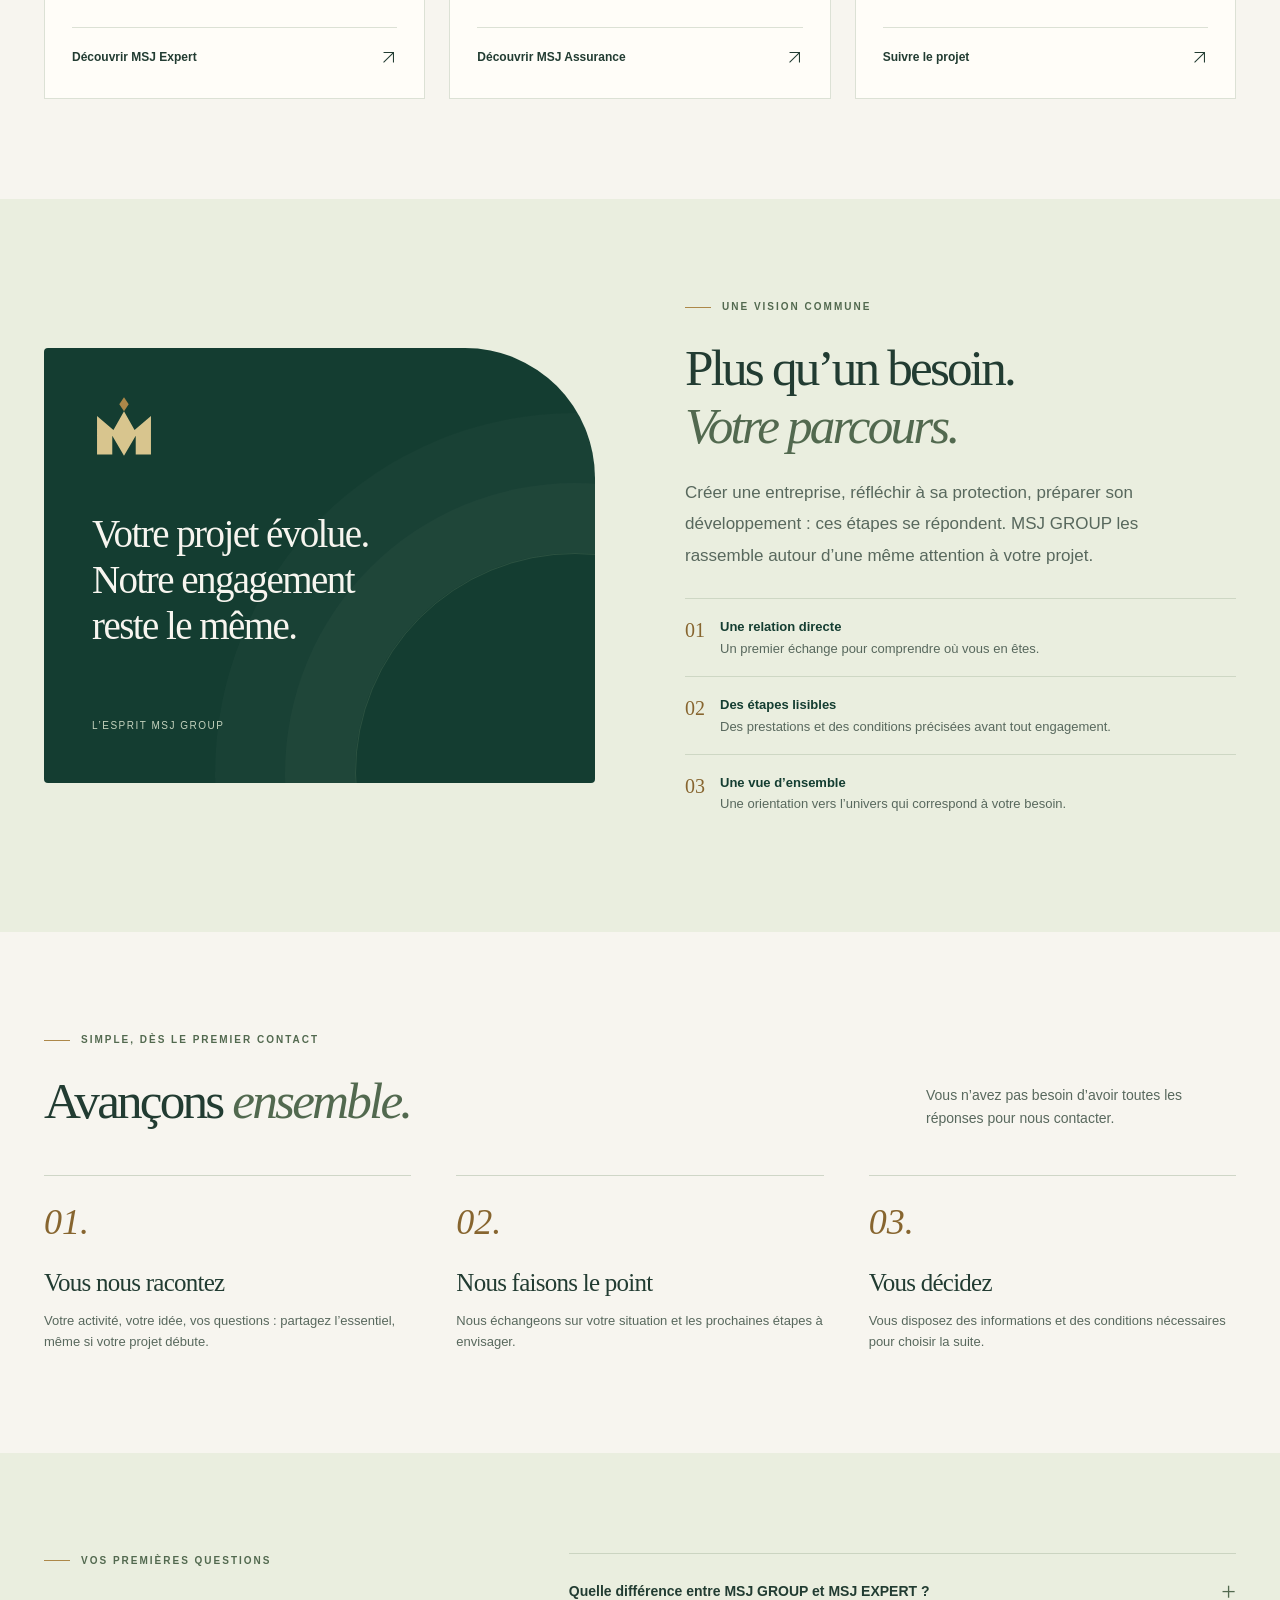
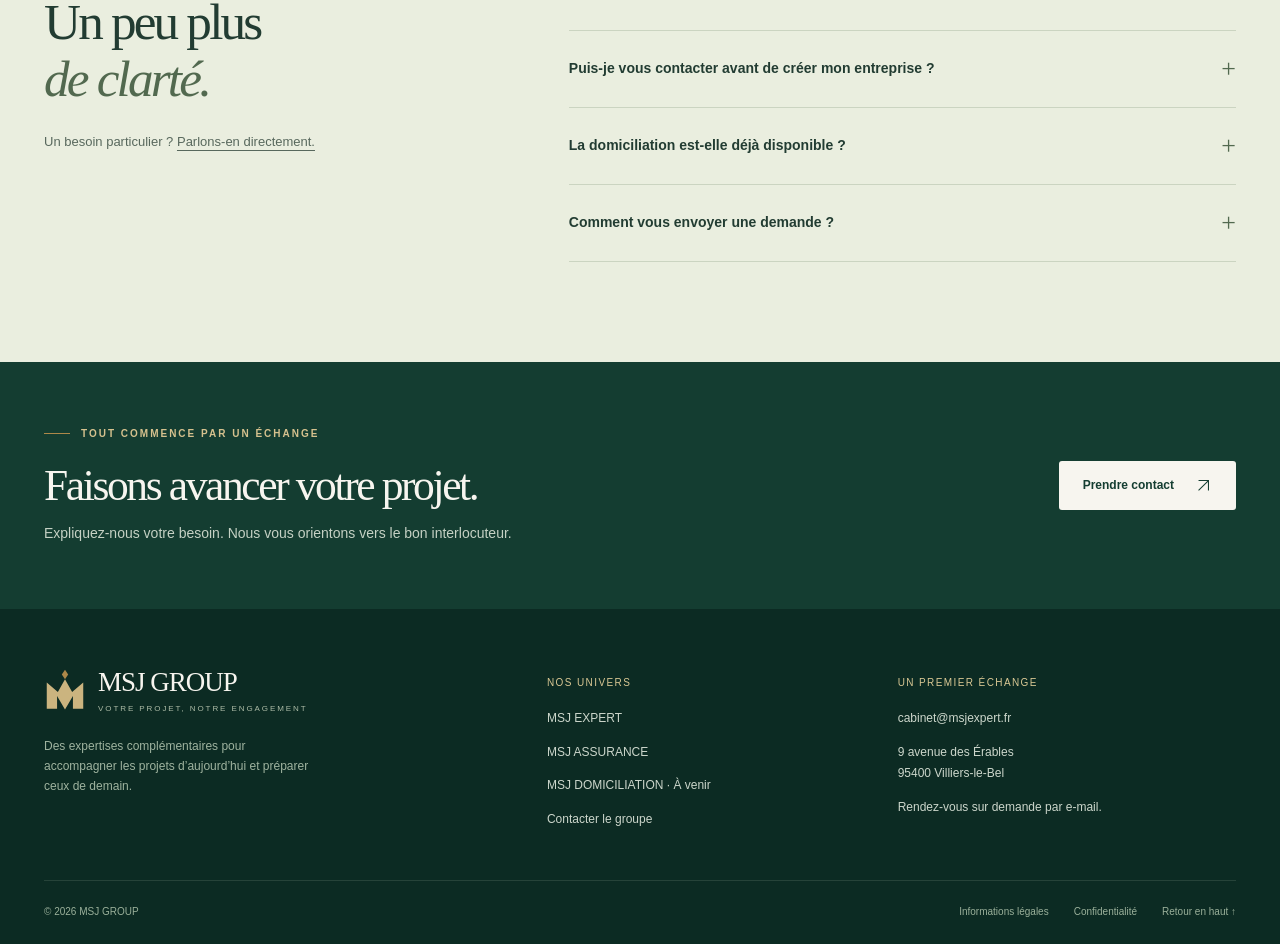
==== commit a7ba472d: "Refonte du site sous l'identité MSJ GROUP" ====
--- a/index.html
+++ b/index.html
@@ -1,383 +1,502 @@
-<!DOCTYPE html>
-<html lang="fr">
-<head>
-  <meta charset="UTF-8">
-  <meta name="viewport" content="width=device-width, initial-scale=1">
-  <meta name="theme-color" content="#0d3024">
-  <meta name="description" content="MSJ EXPERT vous accompagne dans la création et le suivi de votre entreprise. Retrouvez aussi MSJ ASSURANCE et MSJ DOMICILIATION.">
-  <title>MSJ EXPERT — Entreprendre simplement, en toute confiance</title>
-  <link rel="icon" type="image/svg+xml" href="data:image/svg+xml,%3Csvg xmlns='http://www.w3.org/2000/svg' viewBox='0 0 64 64'%3E%3Crect width='64' height='64' rx='15' fill='%230d3024'/%3E%3Cpath d='M14 45 34 15 50 15 29 45Z' fill='%23fffdf4'/%3E%3Cpath d='M29 44Q33 25 52 26Q52 44 29 44Z' fill='%23b2b77c'/%3E%3C/svg%3E">
-  <style>
-    :root {
-      --forest: #0d3024;
-      --forest-deep: #09241b;
-      --forest-mid: #2f5642;
-      --sage: #e6eadf;
-      --mint: #f1f3eb;
-      --cream: #f9f7f1;
-      --white: #fff;
-      --ink: #1e2d25;
-      --muted: #627068;
-      --gold: #b69a51;
-      --gold-soft: #ece5d1;
-      --border: #e4e8de;
-      --serif: Georgia, 'Times New Roman', serif;
-      --sans: 'Segoe UI', Arial, Helvetica, sans-serif;
-    }
-    *, *::before, *::after { box-sizing: border-box; }
-    html { scroll-behavior: smooth; }
-    body { margin: 0; color: var(--ink); font-family: var(--sans); background: var(--cream); -webkit-font-smoothing: antialiased; }
-    body.dialog-open { overflow: hidden; }
-    button, a { -webkit-tap-highlight-color: transparent; }
-    a { color: inherit; }
-    button { font: inherit; }
-    button:focus-visible, a:focus-visible { outline: 3px solid var(--gold); outline-offset: 4px; }
-    [hidden] { display: none !important; }
-    .container { width: min(1180px, calc(100% - 64px)); margin-inline: auto; }
-    .skip-link { position: absolute; left: 16px; top: -120px; z-index: 60; padding: 12px; background: var(--white); }
-    .skip-link:focus { top: 14px; }
-    .top-strip { background: var(--forest); color: #e9ede4; height: 34px; display: flex; align-items: center; }
-    .top-strip-inner { display: flex; justify-content: space-between; font-size: 10px; text-transform: uppercase; letter-spacing: .22em; }
-    .top-strip-inner span:last-child { color: #c4cdbf; }
-    .header { position: sticky; top: 0; z-index: 30; background: rgba(249,247,241,.96); backdrop-filter: blur(18px); -webkit-backdrop-filter: blur(18px); border-bottom: 1px solid rgba(31,72,51,.10); }
-    .header-inner { min-height: 93px; display: flex; align-items: center; gap: 40px; }
-    .brand { display: inline-flex; align-items: center; gap: 10px; text-decoration: none; flex-shrink: 0; }
-    .brand-mark { width: 48px; height: 50px; }
-    .brand-title { display: block; color: var(--forest); font: 29px/.85 var(--serif); letter-spacing: -.045em; }
-    .brand-caption { display: block; font-size: 9px; letter-spacing: .25em; color: #475748; margin-top: 9px; font-weight: 700; }
-    .nav { margin-left: auto; display: flex; align-self: stretch; gap: 24px; }
-    .nav-link { position: relative; display: inline-flex; align-items: center; white-space: nowrap; text-decoration: none; color: #57635b; font-size: 12px; letter-spacing: .055em; font-weight: 700; transition: color .2s; }
-    .nav-link:hover, .nav-link.active { color: var(--forest); }
-    .nav-link.active::after { content: ''; height: 3px; background: var(--gold); position: absolute; bottom: 0; left: 0; right: 0; border-radius: 4px 4px 0 0; }
-    .header-cta { margin-left: 2px; color: #fff; background: var(--forest); text-decoration: none; font-size: 12px; font-weight: 700; padding: 15px 20px; border-radius: 5px; white-space: nowrap; transition: transform .2s, background .2s; }
-    .header-cta:hover { transform: translateY(-2px); background: var(--forest-mid); }
-    .panel { animation: fade .32s ease both; }
-    @keyframes fade { from { opacity: .2; transform: translateY(8px); } to { opacity: 1; transform: translateY(0); } }
-    .eyebrow { display: inline-flex; gap: 14px; align-items: center; color: var(--forest-mid); text-transform: uppercase; letter-spacing: .22em; font-size: 11px; line-height: 1.5; font-weight: 800; }
-    .eyebrow::before { content: ''; width: 33px; height: 2px; background: var(--gold); flex: none; }
-    .hero { position: relative; isolation: isolate; overflow: hidden; background: linear-gradient(130deg, #faf9f4 4%, #f3f5ed 80%); }
-    .hero::before { content: ''; position: absolute; z-index: -1; width: 820px; height: 820px; top: -335px; right: -320px; border-radius: 50%; background: radial-gradient(circle, rgba(184,199,164,.34), rgba(184,199,164,0) 70%); }
-    .hero-grid { padding-block: 74px 87px; display: grid; grid-template-columns: minmax(0, 1fr) minmax(0, .86fr); align-items: center; gap: clamp(32px, 5vw, 86px); }
-    h1, h2, h3, p { margin-top: 0; }
-    .hero h1, .inner-hero h1 { margin: 23px 0 22px; color: var(--forest-deep); font-family: var(--serif); font-weight: 400; letter-spacing: -.052em; font-size: clamp(46px, 5.15vw, 75px); line-height: 1.105; }
-    .hero h1 em, .inner-hero h1 em { color: #60795d; font-weight: 400; font-style: normal; }
-    .lead { color: #55665b; font-size: 17px; line-height: 1.8; max-width: 505px; margin-bottom: 32px; }
-    .hero-actions { display: flex; flex-wrap: wrap; gap: 12px; align-items: center; }
-    .btn { display: inline-flex; gap: 12px; align-items: center; justify-content: center; border-radius: 6px; padding: 17px 23px; line-height: 1.2; text-decoration: none; border: 1px solid transparent; font-size: 13px; font-weight: 750; cursor: pointer; transition: transform .2s, background .2s, border-color .2s; }
-    .btn:hover { transform: translateY(-3px); }
-    .btn-primary { background: var(--forest); color: #fff; }
-    .btn-primary:hover { background: #1e4936; }
-    .btn-secondary { background: rgba(255,255,255,.55); color: var(--forest); border-color: #bdc8b9; }
-    .btn-secondary:hover { background: #fff; border-color: var(--forest-mid); }
-    .arrow-icon { font-size: 18px; line-height: 0; }
-    .trust-line { display: flex; align-items: center; gap: 13px; margin-top: 39px; color: var(--forest-mid); font-size: 12px; font-weight: 650; }
-    .trust-dots { display: flex; }
-    .trust-dots span { width: 25px; height: 25px; border-radius: 50%; border: 2px solid #fff; background: #c8d5b9; margin-left: -5px; }
-    .trust-dots span:first-child { margin-left: 0; background: #284d38; }
-    .trust-dots span:nth-child(2) { background: #779874; }
-    .hero-media { position: relative; width: min(100%, 455px); justify-self: end; padding: 11px; background: rgba(255,255,255,.64); border: 1px solid rgba(20,69,47,.09); box-shadow: 0 38px 80px rgba(30,51,34,.16); border-radius: 12px; transform: rotate(1deg); }
-    .hero-media::before { content: ''; position: absolute; height: 87%; width: 80%; background: #dae3d4; border-radius: 16px; transform: rotate(7deg); z-index: -1; right: -17px; top: 20px; }
-    .poster-image { width: 100%; height: auto; display: block; border-radius: 5px; }
-    .poster-zoom { position: absolute; bottom: 26px; right: 26px; border: 1px solid rgba(255,255,255,.58); box-shadow: 0 6px 24px #12302248; cursor: pointer; border-radius: 40px; padding: 12px 17px; background: var(--forest); color: #fff; font-weight: 700; font-size: 12px; }
-    .poster-zoom:hover { background: #2a573e; }
-    .floating-seal { position: absolute; left: -54px; top: 48px; display: flex; align-items: center; gap: 10px; background: #fff; border: 1px solid #e4eadb; box-shadow: 0 10px 40px #102e241c; padding: 12px 16px; border-radius: 8px; transform: rotate(-1deg); }
-    .floating-seal strong { color: var(--forest); font-size: 26px; line-height: 1; }
-    .floating-seal span { font-size: 10px; line-height: 1.35; color: #556257; font-weight: 750; letter-spacing: .055em; text-transform: uppercase; }
-    .values-strip { background: var(--forest); }
-    .values-grid { display: grid; grid-template-columns: repeat(4,1fr); }
-    .value { padding: 23px 19px; border-right: 1px solid #ffffff30; display: flex; align-items: center; gap: 13px; color: #fff; }
-    .value:first-child { padding-left: 0; }
-    .value:last-child { border: none; }
-    .value-icon { width: 29px; height: 29px; color: #e2c787; flex: none; }
-    .value span { text-transform: uppercase; font-size: 10px; font-weight: 750; letter-spacing: .12em; line-height: 1.6; }
-    .section { padding-block: 94px; }
-    .section-heading { display: flex; align-items: end; justify-content: space-between; gap: 24px; margin-bottom: 32px; }
-    .section-heading h2, .contact-area h2, .details-heading h2 { font: 400 clamp(37px, 4vw, 54px)/1.15 var(--serif); color: var(--forest); letter-spacing: -.045em; margin: 15px 0 0; }
-    .section-heading p { color: var(--muted); line-height: 1.7; margin: 0; max-width: 340px; font-size: 14px; }
-    .offer-grid { display: grid; grid-template-columns: repeat(3,1fr); gap: 19px; }
-    .offer { position: relative; overflow: hidden; border: 1px solid #e0e5db; background: #fff; border-radius: 12px; padding: 27px 26px 25px; box-shadow: 0 7px 20px rgba(26,54,31,.035); }
-    .offer.featured { background: #eef2e8; border-color: #d7e0d0; }
-    .offer-top { display: flex; justify-content: space-between; align-items: center; gap: 12px; padding-bottom: 20px; border-bottom: 1px solid #e3e7df; }
-    .offer-number { color: #96a498; font: italic 30px var(--serif); }
-    .offer-pill { border: 1px solid #cdd8c9; background: #ffffff9c; color: var(--forest-mid); padding: 7px 10px; border-radius: 30px; font-size: 10px; font-weight: 800; text-transform: uppercase; letter-spacing: .09em; }
-    .offer h3 { margin: 22px 0 8px; font: 400 28px/1.12 var(--serif); color: var(--forest); letter-spacing: -.025em; min-height: 64px; }
-    .price { font: 400 34px/1.15 var(--serif); color: var(--forest); margin: 15px 0 4px; white-space: nowrap; }
-    .price small { font: 650 12px var(--sans); }
-    .subprice { font-size: 11px; color: var(--muted); margin-bottom: 20px; min-height: 28px; }
-    .offer ul { margin: 0; padding: 0; list-style: none; min-height: 108px; }
-    .offer li { display: flex; gap: 11px; align-items: start; margin-bottom: 14px; color: #4d5c51; font-size: 12px; line-height: 1.55; }
-    .tick { width: 17px; height: 17px; flex: none; border-radius: 50%; color: white; background: #426849; font-size: 12px; line-height: 17px; text-align: center; margin-top: 1px; }
-    .offer-bottom { margin-top: 25px; border-top: 1px solid #e5e9e1; padding-top: 18px; }
-    .offer-bottom a { display: inline-flex; gap: 10px; align-items: center; color: var(--forest); text-decoration: none; font-size: 12px; font-weight: 800; }
-    .offer-bottom a:hover { text-decoration: underline; }
-    .fineprint { margin: 20px 0 0; color: #728077; font-size: 11px; line-height: 1.65; }
-    .quote-section { padding: 80px 0; background: #e9eee3; overflow: hidden; }
-    .quote-grid { display: grid; grid-template-columns: 1fr 1.1fr; gap: 80px; align-items: center; }
-    .quote-decor { height: 240px; border: 1px solid #bfcebb; background: radial-gradient(circle at 70% 40%, #f6f8ef, transparent 55%), #dce5d8; border-radius: 180px 8px 180px 8px; display: flex; align-items: center; justify-content: center; position: relative; }
-    .quote-decor span { color: #2e5b40; font: italic 100px var(--serif); }
-    .quote-grid blockquote { margin: 0; color: var(--forest); font: 400 clamp(28px, 3.3vw, 43px)/1.3 var(--serif); letter-spacing: -.032em; }
-    .quote-grid blockquote small { display: block; font: 750 11px var(--sans); letter-spacing: .24em; text-transform: uppercase; color: var(--forest-mid); margin-top: 25px; }
-    .contact-area { background: var(--forest-deep); color: white; padding: 76px 0; position: relative; overflow: hidden; }
-    .contact-area::after { content: ''; width: 470px; height: 470px; border: 1px solid #ffffff2b; border-radius: 50%; position: absolute; right: -160px; bottom: -310px; box-shadow: 0 0 0 75px #ffffff06,0 0 0 150px #ffffff06; pointer-events: none; }
-    .contact-grid { display: flex; justify-content: space-between; align-items: center; gap: 30px; position: relative; z-index: 1; }
-    .contact-area .eyebrow { color: #d8cb9b; }
-    .contact-area h2 { color: #fff; margin: 14px 0 14px; }
-    .contact-area p { color: #c8d6ca; margin: 0; line-height: 1.7; font-size: 14px; }
-    .contact-area .btn { background: #f9f7f1; color: var(--forest); }
-    .contact-area .btn:hover { background: var(--sage); }
-    .footer { background: #071d16; color: #d4dcd2; }
-    .footer-top { padding: 55px 0 47px; display: grid; grid-template-columns: 1.25fr 1fr 1fr; gap: 44px; }
-    .footer .brand-title { color: #fff; }
-    .footer .brand-caption { color: #a7b7aa; }
-    .footer-description { font-size: 12px; line-height: 1.8; max-width: 310px; color: #b8c5ba; margin: 21px 0 0; }
-    .footer h3 { font-size: 11px; letter-spacing: .17em; font-weight: 800; text-transform: uppercase; color: #dec58b; margin: 8px 0 21px; }
-    .footer-links { display: grid; gap: 14px; }
-    .footer-links a, .footer-links span { font-size: 12px; color: #c7d2c8; line-height: 1.6; text-decoration: none; }
-    .footer-links a:hover { color: #fff; text-decoration: underline; }
-    .footer-bottom { border-top: 1px solid #ffffff1a; padding: 21px 0; color: #94a79b; font-size: 11px; display: flex; justify-content: space-between; gap: 16px; }
-    .inner-hero { background: linear-gradient(128deg, #f7f9f3, #e7ede2); padding: 86px 0 92px; overflow: hidden; }
-    .inner-grid { display: grid; grid-template-columns: 1fr .9fr; gap: 70px; align-items: center; }
-    .inner-hero h1 { max-width: 700px; }
-    .inner-hero .lead { max-width: 540px; }
-    .artwork { min-height: 425px; border-radius: 220px 220px 14px 14px; background: linear-gradient(145deg, #d7e2d1, #c1d3c0); display: grid; place-items: center; position: relative; overflow: hidden; box-shadow: inset 0 0 0 1px #ffffffa0; }
-    .artwork::before, .artwork::after { content: ''; width: 365px; height: 365px; border: 1px solid #ffffff8c; border-radius: 50%; position: absolute; }
-    .artwork::after { width: 290px; height: 290px; }
-    .artwork .art-icon { position: relative; z-index: 2; width: 190px; height: 190px; filter: drop-shadow(0 18px 20px #092d2b25); }
-    .art-tag { position: absolute; z-index: 3; bottom: 24px; left: 24px; background: #ffffffd9; color: var(--forest); padding: 13px 18px; font-size: 11px; letter-spacing: .12em; text-transform: uppercase; border-radius: 4px; font-weight: 800; }
-    .domiciliation-art { background: linear-gradient(145deg, #ede8d7, #c9d5c0); }
-    .details-heading { max-width: 780px; margin: 0 0 36px; }
-    .details-heading p { color: var(--muted); margin: 16px 0 0; line-height: 1.75; }
-    .details-grid { display: grid; grid-template-columns: repeat(3,1fr); gap: 18px; }
-    .detail { background: #fff; border: 1px solid var(--border); border-radius: 10px; padding: 30px; }
-    .detail-num { display: inline-block; font: italic 30px var(--serif); color: var(--gold); margin-bottom: 21px; }
-    .detail h3 { font: 400 27px/1.25 var(--serif); letter-spacing: -.02em; margin: 0 0 12px; color: var(--forest); }
-    .detail p { color: var(--muted); font-size: 13px; line-height: 1.8; margin: 0; }
-    .status-note { display: flex; align-items: start; gap: 12px; background: #f0f3e8; border-left: 3px solid var(--gold); margin-top: 25px; padding: 17px 19px; color: #526351; font-size: 12px; line-height: 1.65; }
-    .status-note strong { color: var(--forest); }
-    dialog { border: none; border-radius: 12px; padding: 0; width: min(910px, calc(100vw - 28px)); max-height: 93vh; overflow: hidden; background: #eef1e9; box-shadow: 0 35px 130px #0008; }
-    dialog::backdrop { background: #00180ecc; backdrop-filter: blur(7px); }
-    .dialog-header { display: flex; justify-content: space-between; align-items: center; gap: 15px; padding: 12px 17px; background: white; color: var(--forest); font-size: 13px; font-weight: 700; }
-    .dialog-close { font: 700 22px var(--sans); border: 0; background: #eef2e9; color: var(--forest); border-radius: 50%; height: 38px; width: 38px; cursor: pointer; }
-    .dialog-scroll { max-height: calc(93vh - 62px); overflow: auto; text-align: center; padding: 10px; }
-    .dialog-scroll img { display: block; width: 100%; max-width: 800px; height: auto; margin-inline: auto; }
-    @media (max-width: 1050px) {
-      .header-inner { gap: 18px; }
-      .nav { gap: 15px; }
-      .header-cta { padding-inline: 14px; }
-      .hero-grid { gap: 36px; }
-      .hero h1 { font-size: clamp(43px, 5.6vw, 64px); }
-      .floating-seal { left: -25px; }
-      .value { padding-inline: 12px; gap: 8px; }
-      .value span { font-size: 9px; }
-    }
-    @media (max-width: 850px) {
-      .container { width: min(100% - 36px, 690px); }
-      .top-strip { display: none; }
-      .header-inner { flex-wrap: wrap; min-height: 0; padding-top: 13px; justify-content: space-between; gap: 6px; }
-      .brand-mark { width: 39px; height: 42px; }
-      .brand-title { font-size: 25px; }
-      .brand-caption { font-size: 8px; }
-      .header-cta { padding: 12px 15px; }
-      .nav { order: 3; width: 100%; margin-left: 0; overflow-x: auto; gap: 28px; align-self: initial; scrollbar-width: none; }
-      .nav::-webkit-scrollbar { display: none; }
-      .nav-link { padding: 17px 0; font-size: 11px; }
-      .hero-grid, .inner-grid { grid-template-columns: 1fr; gap: 42px; }
-      .hero-grid { padding-block: 55px 66px; }
-      .hero h1, .inner-hero h1 { max-width: 660px; font-size: clamp(45px, 8vw, 63px); }
-      .hero-media { justify-self: center; width: min(100% - 30px, 455px); }
-      .floating-seal { left: -15px; }
-      .values-grid { grid-template-columns: repeat(2,1fr); }
-      .value { border-bottom: 1px solid #ffffff30; padding: 18px 12px; }
-      .value:first-child { padding-left: 12px; }
-      .value:nth-child(2) { border-right: 0; }
-      .value:nth-child(3), .value:nth-child(4) { border-bottom: none; }
-      .offer-grid { grid-template-columns: 1fr 1fr; }
-      .offer:last-child { grid-column: 1 / -1; }
-      .offer h3 { min-height: initial; }
-      .quote-grid { gap: 40px; }
-      .footer-top { grid-template-columns: 1fr 1fr; }
-      .footer-top > div:first-child { grid-column: 1 / -1; }
-      .artwork { max-width: 540px; width: 100%; margin: auto; }
-      .inner-hero { padding: 62px 0; }
-    }
-    @media (max-width: 570px) {
-      .container { width: calc(100% - 32px); }
-      .brand { gap: 7px; }
-      .brand-title { font-size: 22px; }
-      .brand-mark { width: 36px; height: 37px; }
-      .brand-caption { font-size: 7px; letter-spacing: .2em; margin-top: 7px; }
-      .header-cta { font-size: 10px; padding: 12px 11px; }
-      .nav { gap: 23px; }
-      .nav-link { font-size: 10px; }
-      .hero-grid { padding-block: 45px 57px; }
-      .hero h1, .inner-hero h1 { font-size: clamp(41px, 11vw, 53px); }
-      .lead { font-size: 15px; line-height: 1.75; margin-bottom: 25px; }
-      .eyebrow { font-size: 9px; letter-spacing: .17em; }
-      .eyebrow::before { width: 25px; }
-      .btn { padding: 15px 17px; font-size: 12px; }
-      .trust-line { font-size: 11px; margin-top: 29px; }
-      .hero-media { width: calc(100% - 20px); }
-      .floating-seal { left: -17px; top: 24px; padding: 9px 12px; }
-      .floating-seal strong { font-size: 21px; }
-      .floating-seal span { font-size: 8px; }
-      .poster-zoom { bottom: 20px; right: 20px; font-size: 11px; padding: 10px 13px; }
-      .value-icon { width: 22px; height: 22px; }
-      .value { padding: 16px 5px; gap: 8px; }
-      .value:first-child { padding-left: 5px; }
-      .value span { font-size: 8px; letter-spacing: .07em; }
-      .section { padding-block: 65px; }
-      .section-heading { display: block; }
-      .section-heading p { margin-top: 15px; }
-      .section-heading h2, .contact-area h2, .details-heading h2 { font-size: 38px; }
-      .offer-grid, .details-grid { grid-template-columns: 1fr; }
-      .offer:last-child { grid-column: auto; }
-      .offer { padding: 26px; }
-      .offer ul { min-height: initial; }
-      .quote-section { padding: 58px 0; }
-      .quote-grid { grid-template-columns: 1fr; gap: 26px; }
-      .quote-decor { height: 150px; border-radius: 150px 8px; }
-      .quote-decor span { font-size: 70px; }
-      .quote-grid blockquote { font-size: 31px; }
-      .contact-area { padding: 60px 0; }
-      .contact-grid { align-items: start; flex-direction: column; }
-      .footer-top { grid-template-columns: 1fr; gap: 31px; padding: 47px 0; }
-      .footer-top > div:first-child { grid-column: auto; }
-      .footer-bottom { flex-direction: column; }
-      .inner-hero { padding: 46px 0 60px; }
-      .artwork { min-height: 300px; border-radius: 165px 165px 12px 12px; }
-      .artwork .art-icon { height: 135px; width: 135px; }
-      .artwork::before { width: 270px; height: 270px; }
-      .artwork::after { width: 200px; height: 200px; }
-      .art-tag { font-size: 9px; bottom: 17px; left: 17px; }
-      .detail { padding: 25px; }
-    }
-    @media (prefers-reduced-motion: reduce) {
-      html { scroll-behavior: auto; }
-      *, *::before, *::after { animation-duration: .01ms !important; transition-duration: .01ms !important; }
-    }
-  </style>
-</head>
-<body>
-<a class="skip-link" href="#main-content">Aller au contenu</a>
-<div class="top-strip"><div class="container top-strip-inner"><span>Votre projet, notre expertise</span><span>Création d'entreprise • Accompagnement • Conseil</span></div></div>
-<header class="header">
-  <div class="container header-inner">
-    <a class="brand" href="#expert" data-tab="expert" aria-label="MSJ EXPERT — Accueil">
-      <svg class="brand-mark" viewBox="0 0 64 64" aria-hidden="true"><path d="M5 11 26 13 21 30Z" fill="#0d3024"/><path d="M15 31 8 20 26 24Z" fill="#315d43"/><path d="m25 10 15 4-14 13-7-1Z" fill="#183c2b"/><path d="m42 13 14-4-25 36-22 8Z" fill="#0d3024"/><path d="M31 49Q34 27 57 24Q56 51 31 49Z" fill="#9eac79"/><path d="M28 53Q39 38 52 30" fill="none" stroke="#f4eee0" stroke-width="1.6"/></svg>
-      <span><span class="brand-title">MSJ EXPERT</span><span class="brand-caption">CRÉATION D'ENTREPRISE</span></span>
-    </a>
-    <nav class="nav" aria-label="Navigation principale">
-      <a class="nav-link active" href="#expert" data-tab="expert" aria-current="page">MSJ EXPERT</a>
-      <a class="nav-link" href="#assurance" data-tab="assurance">MSJ ASSURANCE</a>
-      <a class="nav-link" href="#domiciliation" data-tab="domiciliation">MSJ DOMICILIATION</a>
-    </nav>
-    <a class="header-cta" href="mailto:cabinet@msjexpert.fr?subject=Demande%20de%20devis%20MSJ">Devis gratuit ↗</a>
-  </div>
-</header>
-<main id="main-content">
-  <section class="panel" id="expert" data-panel="expert" aria-label="Accueil MSJ EXPERT">
-    <section class="hero">
-      <div class="container hero-grid">
-        <div class="hero-copy">
-          <span class="eyebrow">MSJ EXPERT — Création d'entreprise</span>
-          <h1>Entreprendre <em>simplement,</em> en toute confiance.</h1>
-          <p class="lead">De la création au suivi de votre entreprise, MSJ EXPERT vous accompagne avec des solutions simples, rapides et sécurisées.</p>
-          <div class="hero-actions">
-            <a class="btn btn-primary" href="mailto:cabinet@msjexpert.fr?subject=Demande%20de%20devis%20-%20MSJ%20EXPERT">Demander un devis <span class="arrow-icon" aria-hidden="true">↗</span></a>
-            <a class="btn btn-secondary" href="#offres">Découvrir nos offres <span aria-hidden="true">↓</span></a>
-          </div>
-          <div class="trust-line"><div class="trust-dots" aria-hidden="true"><span></span><span></span><span></span></div><span>Un accompagnement personnalisé à chaque étape</span></div>
-        </div>
-        <div class="hero-media">
-          <div class="floating-seal"><strong>+175</strong><span>Sociétés immatriculées<br>en 24 mois*</span></div>
-          <img class="poster-image" src="assets/affiche-msj-expert.jpg" alt="Affiche MSJ EXPERT : création de société, suivi complet d'entreprise, business plan, tarifs et coordonnées" width="1024" height="1536" fetchpriority="high">
-          <button class="poster-zoom" id="open-poster" type="button" aria-label="Ouvrir l'affiche MSJ EXPERT en grand">⊕ &nbsp; Voir l'affiche en grand</button>
-        </div>
+<!doctype html>
+<html lang="fr" id="top">
+  <head>
+    <meta charset="utf-8" />
+    <meta name="viewport" content="width=device-width, initial-scale=1" />
+    <meta name="theme-color" content="#143d31" />
+    <meta
+      name="description"
+      content="Découvrez MSJ GROUP : création et accompagnement avec MSJ EXPERT, protection avec MSJ ASSURANCE et projet MSJ DOMICILIATION."
+    />
+    <title>MSJ GROUP — Entreprendre. Protéger. Avancer.</title>
+    <meta
+      property="og:title"
+      content="MSJ GROUP — Entreprendre. Protéger. Avancer."
+    />
+    <meta
+      property="og:description"
+      content="Découvrez MSJ GROUP : création et accompagnement avec MSJ EXPERT, protection avec MSJ ASSURANCE et projet MSJ DOMICILIATION."
+    />
+    <link rel="canonical" href="https://arshman23.github.io/MSJ-SITE-WEB/" />
+    <meta
+      property="og:url"
+      content="https://arshman23.github.io/MSJ-SITE-WEB/"
+    />
+    <meta property="og:type" content="website" />
+    <meta property="og:locale" content="fr_FR" />
+    <meta
+      property="og:image"
+      content="https://arshman23.github.io/MSJ-SITE-WEB/assets/hero-group.webp"
+    />
+    <link rel="icon" href="assets/favicon.svg" type="image/svg+xml" />
+    <link rel="stylesheet" href="assets/site.css" />
+    <script src="assets/site.js" defer></script>
+  </head>
+  <body data-page="home">
+    <a class="skip-link" href="#main-content">Aller au contenu</a>
+    <div class="topbar">
+      <div class="container">
+        <span>UN MÊME GROUPE. DES AMBITIONS PARTAGÉES.</span
+        ><span
+          ><a href="mailto:cabinet@msjexpert.fr">cabinet@msjexpert.fr</a> &nbsp;
+          · &nbsp; Villiers-le-Bel</span
+        >
       </div>
-    </section>
-    <div class="values-strip"><div class="container values-grid">
-      <div class="value"><svg class="value-icon" viewBox="0 0 32 32" fill="none" stroke="currentColor" stroke-width="1.6" aria-hidden="true"><circle cx="16" cy="9" r="5"/><path d="M5 30v-5a11 11 0 0 1 22 0v5"/></svg><span>Conseil<br>personnalisé</span></div>
-      <div class="value"><svg class="value-icon" viewBox="0 0 32 32" fill="none" stroke="currentColor" stroke-width="1.6" aria-hidden="true"><path d="M8 2h12l5 5v23H8zM20 2v6h5M12 14h10M12 19h10M12 24h7"/></svg><span>Démarches<br>simplifiées</span></div>
-      <div class="value"><svg class="value-icon" viewBox="0 0 32 32" fill="none" stroke="currentColor" stroke-width="1.6" aria-hidden="true"><path d="M16 2 27 6v8c0 8-5 13-11 16C10 27 5 22 5 14V6z"/><path d="m10 16 4 4 8-9"/></svg><span>Conformité<br>garantie</span></div>
-      <div class="value"><svg class="value-icon" viewBox="0 0 32 32" fill="none" stroke="currentColor" stroke-width="1.6" aria-hidden="true"><path d="M4 27V17h5v10m4 0V12h5v15m4 0V5h5v22"/></svg><span>Suivi durable<br>de votre activité</span></div>
-    </div></div>
-    <section class="section" id="offres">
-      <div class="container">
-        <div class="section-heading"><div><span class="eyebrow">Nos solutions</span><h2>À chaque projet,<br>son accompagnement.</h2></div><p>Retrouvez les trois prestations présentées sur notre affiche. Nous échangeons avec vous pour choisir la formule adaptée à votre situation.</p></div>
-        <div class="offer-grid">
-          <article class="offer"><div class="offer-top"><span class="offer-number">01.</span><span class="offer-pill">Création</span></div><h3>Création<br>de société</h3><p class="price">800 € <small>HT</small></p><p class="subprice">Soit 960 € TTC</p><ul><li><span class="tick">✓</span>Rédaction des statuts</li><li><span class="tick">✓</span>Immatriculation et annonce légale</li><li><span class="tick">✓</span>Accompagnement personnalisé</li></ul><div class="offer-bottom"><a href="mailto:cabinet@msjexpert.fr?subject=MSJ%20EXPERT%20-%20Cr%C3%A9ation%20de%20soci%C3%A9t%C3%A9">Demander un devis <span aria-hidden="true">↗</span></a></div></article>
-          <article class="offer featured"><div class="offer-top"><span class="offer-number">02.</span><span class="offer-pill">Suivi mensuel</span></div><h3>Suivi complet<br>d'entreprise</h3><p class="price">300 € <small>HT / mois</small></p><p class="subprice">Soit 360 € TTC / mois — jusqu'à 5 salariés</p><ul><li><span class="tick">✓</span>Gestion de la paie et du social</li><li><span class="tick">✓</span>Comptabilité dématérialisée</li><li><span class="tick">✓</span>Déclarations fiscales et conseil</li></ul><div class="offer-bottom"><a href="mailto:cabinet@msjexpert.fr?subject=MSJ%20EXPERT%20-%20Suivi%20d%27entreprise">Demander un devis <span aria-hidden="true">↗</span></a></div></article>
-          <article class="offer"><div class="offer-top"><span class="offer-number">03.</span><span class="offer-pill">Stratégie</span></div><h3>Business plan<br>sur 5 ans</h3><p class="price">660 € <small>TTC</small></p><p class="subprice">Bilan prévisionnel de 5 ans</p><ul><li><span class="tick">✓</span>Étude de marché et analyse sectorielle</li><li><span class="tick">✓</span>Prévisions financières sur 5 ans</li><li><span class="tick">✓</span>Argumentaire pour les financeurs</li></ul><div class="offer-bottom"><a href="mailto:cabinet@msjexpert.fr?subject=MSJ%20EXPERT%20-%20Business%20plan">Demander un devis <span aria-hidden="true">↗</span></a></div></article>
-        </div>
-        <p class="fineprint">* Chiffre « +175 » et prestations repris de l'affiche communiquée. Les tarifs et conditions sont à confirmer auprès de MSJ EXPERT.</p>
+    </div>
+    <header class="site-header">
+      <div class="container header-inner">
+        <a class="brand" href="index.html" aria-label="MSJ GROUP — Accueil"
+          ><svg
+            class="brand-symbol"
+            viewBox="0 0 52 58"
+            fill="none"
+            aria-hidden="true"
+          >
+            <path
+              d="M3 50V17l14 12 9-16 9 16 14-12v33H36V34L26 51 16 34v16Z"
+              fill="currentColor"
+            />
+            <path d="m26 1 4 6-4 6-4-6Z" fill="#ad8849" /></svg
+          ><span
+            ><span class="brand-name">MSJ <b>GROUP</b></span
+            ><span class="brand-caption"
+              >VOTRE PROJET, NOTRE ENGAGEMENT</span
+            ></span
+          ></a
+        >
+        <nav class="nav" id="primary-nav" aria-label="Navigation principale">
+          <a href="index.html" aria-current="page">Le groupe</a
+          ><a href="expert.html">Expert</a><a href="assurance.html">Assurance</a
+          ><a href="domiciliation.html">Domiciliation</a
+          ><a href="contact.html">Contact</a>
+        </nav>
+        <a class="btn btn-primary header-cta" href="contact.html"
+          >Parlons de votre projet
+          <svg
+            class="link-arrow"
+            viewBox="0 0 24 24"
+            width="18"
+            height="18"
+            fill="none"
+            stroke="currentColor"
+            stroke-width="1.5"
+            aria-hidden="true"
+          >
+            <path d="M5 19 19 5M5 5h14v14" /></svg
+        ></a>
+        <button
+          class="menu-toggle"
+          type="button"
+          aria-expanded="false"
+          aria-controls="primary-nav"
+        >
+          <span class="menu-label">Menu</span
+          ><span class="menu-icon" aria-hidden="true"></span>
+        </button>
       </div>
-    </section>
-    <section class="quote-section"><div class="container quote-grid"><div class="quote-decor" aria-hidden="true"><span>“</span></div><blockquote>Votre énergie doit aller à votre projet. Notre expertise est là pour vous accompagner.<small>Votre projet, notre expertise</small></blockquote></div></section>
-    <section class="contact-area"><div class="container contact-grid"><div><span class="eyebrow">Un projet en tête ?</span><h2>Parlons de votre entreprise.</h2><p>Contactez notre cabinet et présentez-nous votre projet.</p></div><a class="btn" href="mailto:cabinet@msjexpert.fr?subject=Demande%20de%20devis%20-%20MSJ%20EXPERT">Demander un devis gratuit <span aria-hidden="true">↗</span></a></div></section>
-  </section>
-  <section class="panel" id="assurance" data-panel="assurance" aria-label="MSJ ASSURANCE" hidden>
-    <section class="inner-hero"><div class="container inner-grid"><div><span class="eyebrow">Bienvenue chez MSJ ASSURANCE</span><h1>Protéger ce qui <em>compte</em> pour vous.</h1><p class="lead">Découvrez l'univers MSJ ASSURANCE. Parlez-nous de votre activité et de vos besoins pour obtenir des renseignements sur les solutions envisageables.</p><div class="hero-actions"><a class="btn btn-primary" href="mailto:cabinet@msjexpert.fr?subject=Renseignements%20-%20MSJ%20ASSURANCE">Se renseigner <span aria-hidden="true">↗</span></a><a class="btn btn-secondary" href="#assurance-details">En savoir plus ↓</a></div></div><div class="artwork assurance-art" role="img" aria-label="Illustration d'un bouclier, symbole de protection"><svg class="art-icon" viewBox="0 0 200 200" fill="none" aria-hidden="true"><path d="M100 18 168 44V95C168 143 136 169 100 186 64 169 32 143 32 95V44Z" fill="#f9faf4" stroke="#24513b" stroke-width="4"/><path d="M100 40 148 58v36c0 35-20 55-48 70-28-15-48-35-48-70V58Z" fill="#dce9d5"/><path d="m72 100 19 18 37-40" stroke="#27563b" stroke-width="9" stroke-linecap="round" stroke-linejoin="round"/></svg><span class="art-tag">MSJ ASSURANCE</span></div></div></section>
-    <section class="section" id="assurance-details"><div class="container"><div class="details-heading"><span class="eyebrow">Votre activité, vos besoins</span><h2>Une protection à réfléchir ensemble.</h2><p>Cette page présente MSJ ASSURANCE. Les garanties précises et les conditions seront ajoutées après validation de vos offres.</p></div><div class="details-grid"><article class="detail"><span class="detail-num">01.</span><h3>Parler de vos besoins</h3><p>Présentez votre activité et les enjeux que vous souhaitez couvrir.</p></article><article class="detail"><span class="detail-num">02.</span><h3>Étudier votre situation</h3><p>Identifiez les questions à poser et les garanties utiles à examiner.</p></article><article class="detail"><span class="detail-num">03.</span><h3>Prendre contact</h3><p>Écrivez à MSJ pour connaître les solutions et les modalités disponibles.</p></article></div><div class="status-note"><span aria-hidden="true">✧</span><span><strong>Rubrique personnalisable :</strong> ajoutez ici vos formules d'assurance, partenaires, garanties et tarifs officiels.</span></div></div></section>
-    <section class="contact-area"><div class="container contact-grid"><div><span class="eyebrow">MSJ ASSURANCE</span><h2>Besoin d'un renseignement ?</h2><p>Contactez le cabinet pour échanger sur votre demande.</p></div><a class="btn" href="mailto:cabinet@msjexpert.fr?subject=Demande%20d%27information%20-%20MSJ%20ASSURANCE">Écrire à MSJ ASSURANCE <span aria-hidden="true">↗</span></a></div></section>
-  </section>
-  <section class="panel" id="domiciliation" data-panel="domiciliation" aria-label="MSJ DOMICILIATION" hidden>
-    <section class="inner-hero"><div class="container inner-grid"><div><span class="eyebrow">Bienvenue chez MSJ DOMICILIATION</span><h1>Une adresse pour vos <em>ambitions.</em></h1><p class="lead">Découvrez MSJ DOMICILIATION, la rubrique dédiée aux démarches de domiciliation d'entreprise. Contactez-nous pour connaître les conditions et modalités proposées.</p><div class="hero-actions"><a class="btn btn-primary" href="mailto:cabinet@msjexpert.fr?subject=Renseignements%20-%20MSJ%20DOMICILIATION">Demander des informations <span aria-hidden="true">↗</span></a><a class="btn btn-secondary" href="#domiciliation-details">Découvrir la rubrique ↓</a></div></div><div class="artwork domiciliation-art" role="img" aria-label="Illustration d'un bâtiment représentant une adresse professionnelle"><svg class="art-icon" viewBox="0 0 200 200" fill="none" aria-hidden="true"><path d="M39 177V71l61-35 61 35v106" fill="#f9faf4" stroke="#24513b" stroke-width="4" stroke-linejoin="round"/><path d="M39 80h122" stroke="#24513b" stroke-width="3"/><rect x="60" y="94" width="23" height="26" rx="3" fill="#9caf91"/><rect x="117" y="94" width="23" height="26" rx="3" fill="#9caf91"/><rect x="60" y="133" width="23" height="26" rx="3" fill="#9caf91"/><rect x="105" y="132" width="30" height="45" rx="3" fill="#2c5b41"/><path d="M26 178h148" stroke="#24513b" stroke-width="4" stroke-linecap="round"/><path d="M100 19v-9m-8 8h16" stroke="#24513b" stroke-width="3" stroke-linecap="round"/></svg><span class="art-tag">MSJ DOMICILIATION</span></div></div></section>
-    <section class="section" id="domiciliation-details"><div class="container"><div class="details-heading"><span class="eyebrow">Domiciliation d'entreprise</span><h2>Un point de départ pour votre projet.</h2><p>Les adresses de domiciliation disponibles, les services associés et les tarifs seront précisés une fois vos informations validées.</p></div><div class="details-grid"><article class="detail"><span class="detail-num">01.</span><h3>Présentez votre projet</h3><p>Expliquez votre activité et le type de domiciliation recherché.</p></article><article class="detail"><span class="detail-num">02.</span><h3>Découvrez les modalités</h3><p>Renseignez-vous sur les conditions, les justificatifs et les services éventuels.</p></article><article class="detail"><span class="detail-num">03.</span><h3>Faites votre demande</h3><p>Contactez MSJ DOMICILIATION pour connaître les étapes à suivre.</p></article></div><div class="status-note"><span aria-hidden="true">✧</span><span><strong>Rubrique personnalisable :</strong> ajoutez ici l'adresse de domiciliation agréée, les prestations, les pièces demandées et les tarifs confirmés.</span></div></div></section>
-    <section class="contact-area"><div class="container contact-grid"><div><span class="eyebrow">MSJ DOMICILIATION</span><h2>Prêt à lancer votre activité ?</h2><p>Notre adresse e-mail est à votre disposition pour vos questions.</p></div><a class="btn" href="mailto:cabinet@msjexpert.fr?subject=Demande%20d%27information%20-%20MSJ%20DOMICILIATION">Écrire à MSJ DOMICILIATION <span aria-hidden="true">↗</span></a></div></section>
-  </section>
-</main>
-<footer class="footer"><div class="container footer-top"><div><a class="brand" href="#expert" data-tab="expert" aria-label="Revenir à MSJ EXPERT"><svg class="brand-mark" viewBox="0 0 64 64" aria-hidden="true"><path d="M5 11 26 13 21 30Z" fill="#e8edda"/><path d="M15 31 8 20 26 24Z" fill="#7eaa87"/><path d="m25 10 15 4-14 13-7-1Z" fill="#e8edda"/><path d="m42 13 14-4-25 36-22 8Z" fill="#fff"/><path d="M31 49Q34 27 57 24Q56 51 31 49Z" fill="#9eac79"/></svg><span><span class="brand-title">MSJ EXPERT</span><span class="brand-caption">VOTRE PROJET, NOTRE EXPERTISE</span></span></a><p class="footer-description">Création d'entreprise, conseil et accompagnement professionnel.</p></div><div><h3>Nos univers</h3><div class="footer-links"><a href="#expert" data-tab="expert">MSJ EXPERT</a><a href="#assurance" data-tab="assurance">MSJ ASSURANCE</a><a href="#domiciliation" data-tab="domiciliation">MSJ DOMICILIATION</a></div></div><div><h3>Nous contacter</h3><div class="footer-links"><span>9 avenue des Érables<br>95400 Villiers-le-Bel</span><a href="mailto:cabinet@msjexpert.fr">cabinet@msjexpert.fr</a><a href="https://www.msjexpert.fr" target="_blank" rel="noopener noreferrer">www.msjexpert.fr ↗</a></div></div></div><div class="container footer-bottom"><span>© <span id="year">2026</span> MSJ EXPERT — Tous droits réservés.</span><span>Votre projet, notre expertise.</span></div></footer>
-<dialog id="poster-dialog" aria-label="Affiche MSJ EXPERT en grand"><div class="dialog-header"><span>Affiche MSJ EXPERT</span><button class="dialog-close" id="close-poster" aria-label="Fermer l'affiche" type="button">×</button></div><div class="dialog-scroll"><img src="assets/affiche-msj-expert.jpg" alt="Affiche complète de MSJ EXPERT avec l'ensemble des offres et tarifs" width="1024" height="1536"></div></dialog>
-<script>
-  (function () {
-    const panels = Array.from(document.querySelectorAll('[data-panel]'));
-    const tabs = Array.from(document.querySelectorAll('[data-tab]'));
-    const names = {
-      expert: 'MSJ EXPERT — Entreprendre simplement, en toute confiance',
-      assurance: 'MSJ ASSURANCE — Protection de votre activité',
-      domiciliation: 'MSJ DOMICILIATION — Domiciliation d’entreprise'
-    };
-    function showPanel(name, scrollToTop) {
-      if (!names[name]) name = 'expert';
-      panels.forEach(panel => { panel.hidden = panel.dataset.panel !== name; });
-      tabs.forEach(tab => {
-        const selected = tab.dataset.tab === name;
-        tab.classList.toggle('active', selected);
-        if (tab.closest('nav')) {
-          if (selected) tab.setAttribute('aria-current','page');
-          else tab.removeAttribute('aria-current');
-        }
-      });
-      document.title = names[name];
-      if (scrollToTop) window.scrollTo({top: 0, behavior: 'smooth'});
-    }
-    function currentPanelFromHash() {
-      const hash = location.hash.slice(1);
-      return names[hash] ? hash : 'expert';
-    }
-    tabs.forEach(tab => tab.addEventListener('click', e => {
-      e.preventDefault();
-      const name = tab.dataset.tab;
-      history.pushState(null, '', '#' + name);
-      showPanel(name, true);
-    }));
-    window.addEventListener('popstate', () => showPanel(currentPanelFromHash(), false));
-    window.addEventListener('hashchange', () => showPanel(currentPanelFromHash(), false));
-    showPanel(currentPanelFromHash(), false);
-    const modal = document.getElementById('poster-dialog');
-    const openButton = document.getElementById('open-poster');
-    const closeButton = document.getElementById('close-poster');
-    openButton.addEventListener('click', () => {
-      if (typeof modal.showModal === 'function') {
-        modal.showModal();
-        document.body.classList.add('dialog-open');
-      } else window.open('assets/affiche-msj-expert.jpg', '_blank');
-    });
-    closeButton.addEventListener('click', () => modal.close());
-    modal.addEventListener('close', () => document.body.classList.remove('dialog-open'));
-    modal.addEventListener('click', e => { if (e.target === modal) modal.close(); });
-    document.getElementById('year').textContent = new Date().getFullYear();
-  }());
-</script>
-</body>
+    </header>
+    <main id="main-content">
+      <section class="home-hero">
+        <div class="container hero-grid">
+          <div class="hero-copy">
+            <span class="eyebrow">Bienvenue chez MSJ GROUP</span>
+            <h1>Entreprendre.<br />Protéger.<br /><em>Avancer.</em></h1>
+            <p class="lead">
+              Votre projet mérite une vision d’ensemble. Création d’entreprise,
+              accompagnement et assurance : réunissons les bonnes expertises
+              pour construire la suite.
+            </p>
+            <div class="actions">
+              <a class="btn btn-primary" href="#univers"
+                >Découvrir nos univers <span aria-hidden="true">↓</span></a
+              ><a class="btn btn-secondary" href="contact.html"
+                >Échangeons sur votre projet
+                <svg
+                  class="link-arrow"
+                  viewBox="0 0 24 24"
+                  width="18"
+                  height="18"
+                  fill="none"
+                  stroke="currentColor"
+                  stroke-width="1.5"
+                  aria-hidden="true"
+                >
+                  <path d="M5 19 19 5M5 5h14v14" /></svg
+              ></a>
+            </div>
+            <p class="hero-note">
+              Un point de contact. Une approche qui vous ressemble.
+            </p>
+          </div>
+          <figure class="hero-visual">
+            <img
+              class="hero-photo"
+              src="assets/hero-group.webp"
+              alt="Architecture contemporaine lumineuse, pierre claire et ouvertures sur un jardin"
+              width="1536"
+              height="1024"
+              fetchpriority="high"
+            /><span class="hero-index" aria-hidden="true"
+              >MSJ GROUP — UNE VISION COMMUNE</span
+            >
+            <figcaption class="visual-label">
+              <strong>3</strong
+              ><span
+                ><b>univers, une même vision</b>Expert · Assurance ·
+                Domiciliation en préparation</span
+              >
+            </figcaption>
+          </figure>
+        </div>
+      </section>
+      <div class="principles">
+        <div class="container">
+          <p><span aria-hidden="true">01</span> Écouter votre projet</p>
+          <p>
+            <span aria-hidden="true">02</span> Clarifier vos prochaines étapes
+          </p>
+          <p><span aria-hidden="true">03</span> Avancer à vos côtés</p>
+        </div>
+      </div>
+      <section class="section" id="univers">
+        <div class="container">
+          <div class="section-intro">
+            <div>
+              <span class="eyebrow">Les univers MSJ</span>
+              <h2>À chaque ambition,<br /><em>la bonne expertise.</em></h2>
+            </div>
+            <p>
+              Deux activités pour vous accompagner aujourd’hui. Un projet de
+              domiciliation pour aller plus loin demain.
+            </p>
+          </div>
+          <div class="services-grid">
+            <article class="service-card">
+              <div class="service-image">
+                <img
+                  src="assets/expert.webp"
+                  alt="Carnet et documents sur un bureau lumineux, illustration"
+                  width="1536"
+                  height="1024"
+                  loading="lazy"
+                /><span class="service-index">01</span>
+              </div>
+              <div class="service-content">
+                <p class="kicker">Création & accompagnement</p>
+                <h3>MSJ EXPERT</h3>
+                <p>
+                  De la première idée au suivi de votre activité, donnez une
+                  structure solide à votre entreprise.
+                </p>
+                <a class="text-link" href="expert.html"
+                  >Découvrir MSJ Expert<svg
+                    class="link-arrow"
+                    viewBox="0 0 24 24"
+                    width="18"
+                    height="18"
+                    fill="none"
+                    stroke="currentColor"
+                    stroke-width="1.5"
+                    aria-hidden="true"
+                  >
+                    <path d="M5 19 19 5M5 5h14v14" /></svg
+                ></a>
+              </div>
+            </article>
+            <article class="service-card">
+              <div class="service-image">
+                <img
+                  src="assets/assurance.webp"
+                  alt="Maison miniature sous une cloche de verre, illustration de protection"
+                  width="1536"
+                  height="1024"
+                  loading="lazy"
+                /><span class="service-index">02</span>
+              </div>
+              <div class="service-content">
+                <p class="kicker">Protection & sérénité</p>
+                <h3>MSJ ASSURANCE</h3>
+                <p>
+                  Faites le point sur vos besoins de protection et les questions
+                  essentielles à votre activité.
+                </p>
+                <a class="text-link" href="assurance.html"
+                  >Découvrir MSJ Assurance<svg
+                    class="link-arrow"
+                    viewBox="0 0 24 24"
+                    width="18"
+                    height="18"
+                    fill="none"
+                    stroke="currentColor"
+                    stroke-width="1.5"
+                    aria-hidden="true"
+                  >
+                    <path d="M5 19 19 5M5 5h14v14" /></svg
+                ></a>
+              </div>
+            </article>
+            <article class="service-card">
+              <div class="service-image">
+                <img
+                  src="assets/domiciliation.webp"
+                  alt="Réception contemporaine de bureaux en pierre claire, illustration"
+                  width="1536"
+                  height="1024"
+                  loading="lazy"
+                /><span class="service-index">03</span>
+              </div>
+              <div class="service-content">
+                <p class="kicker">Un nouvel univers · À venir</p>
+                <h3>MSJ DOMICILIATION</h3>
+                <p>
+                  Un projet en préparation pour compléter l’accompagnement du
+                  groupe. Aucune offre ouverte à ce jour.
+                </p>
+                <a class="text-link" href="domiciliation.html"
+                  >Suivre le projet<svg
+                    class="link-arrow"
+                    viewBox="0 0 24 24"
+                    width="18"
+                    height="18"
+                    fill="none"
+                    stroke="currentColor"
+                    stroke-width="1.5"
+                    aria-hidden="true"
+                  >
+                    <path d="M5 19 19 5M5 5h14v14" /></svg
+                ></a>
+              </div>
+            </article>
+          </div>
+        </div>
+      </section>
+      <section class="section soft-section" id="groupe">
+        <div class="container split">
+          <div class="story-visual">
+            <svg
+              class="brand-symbol"
+              viewBox="0 0 52 58"
+              fill="none"
+              aria-hidden="true"
+            >
+              <path
+                d="M3 50V17l14 12 9-16 9 16 14-12v33H36V34L26 51 16 34v16Z"
+                fill="currentColor"
+              />
+              <path d="m26 1 4 6-4 6-4-6Z" fill="#ad8849" />
+            </svg>
+            <p>
+              Votre projet évolue.<br />Notre engagement<br />reste le même.
+            </p>
+            <small>L’esprit MSJ GROUP</small>
+          </div>
+          <div>
+            <span class="eyebrow">Une vision commune</span>
+            <h2>Plus qu’un besoin.<br /><em>Votre parcours.</em></h2>
+            <p class="lead">
+              Créer une entreprise, réfléchir à sa protection, préparer son
+              développement : ces étapes se répondent. MSJ GROUP les rassemble
+              autour d’une même attention à votre projet.
+            </p>
+            <ul class="feature-list">
+              <li>
+                <span class="number">01</span>
+                <div>
+                  <b>Une relation directe</b>Un premier échange pour comprendre
+                  où vous en êtes.
+                </div>
+              </li>
+              <li>
+                <span class="number">02</span>
+                <div>
+                  <b>Des étapes lisibles</b>Des prestations et des conditions
+                  précisées avant tout engagement.
+                </div>
+              </li>
+              <li>
+                <span class="number">03</span>
+                <div>
+                  <b>Une vue d’ensemble</b>Une orientation vers l’univers qui
+                  correspond à votre besoin.
+                </div>
+              </li>
+            </ul>
+          </div>
+        </div>
+      </section>
+      <section class="section">
+        <div class="container">
+          <div class="section-intro">
+            <div>
+              <span class="eyebrow">Simple, dès le premier contact</span>
+              <h2>Avançons <em>ensemble.</em></h2>
+            </div>
+            <p>
+              Vous n’avez pas besoin d’avoir toutes les réponses pour nous
+              contacter.
+            </p>
+          </div>
+          <div class="steps">
+            <article class="step">
+              <span class="number">01.</span>
+              <h3>Vous nous racontez</h3>
+              <p>
+                Votre activité, votre idée, vos questions : partagez
+                l’essentiel, même si votre projet débute.
+              </p>
+            </article>
+            <article class="step">
+              <span class="number">02.</span>
+              <h3>Nous faisons le point</h3>
+              <p>
+                Nous échangeons sur votre situation et les prochaines étapes à
+                envisager.
+              </p>
+            </article>
+            <article class="step">
+              <span class="number">03.</span>
+              <h3>Vous décidez</h3>
+              <p>
+                Vous disposez des informations et des conditions nécessaires
+                pour choisir la suite.
+              </p>
+            </article>
+          </div>
+        </div>
+      </section>
+      <section class="section soft-section">
+        <div class="container faq-layout">
+          <div>
+            <span class="eyebrow">Vos premières questions</span>
+            <h2>Un peu plus<br /><em>de clarté.</em></h2>
+            <p class="muted small">
+              Un besoin particulier ?
+              <a href="contact.html">Parlons-en directement.</a>
+            </p>
+          </div>
+          <div class="faq-list">
+            <details>
+              <summary>
+                Quelle différence entre MSJ GROUP et MSJ EXPERT ?
+              </summary>
+              <p>
+                MSJ GROUP est l’identité commune des univers MSJ. MSJ EXPERT est
+                dédié à la création et à l’accompagnement de l’entreprise ; MSJ
+                ASSURANCE concerne les besoins de protection. MSJ DOMICILIATION
+                est un projet en préparation.
+              </p>
+            </details>
+            <details>
+              <summary>
+                Puis-je vous contacter avant de créer mon entreprise ?
+              </summary>
+              <p>
+                Oui. Décrivez votre idée et l’étape à laquelle vous vous
+                trouvez. Le premier contact permet d’orienter votre demande vers
+                MSJ EXPERT.
+              </p>
+            </details>
+            <details>
+              <summary>La domiciliation est-elle déjà disponible ?</summary>
+              <p>
+                Non. MSJ DOMICILIATION n’est pas encore créé et aucun contrat de
+                domiciliation n’est proposé sur ce site. Vous pouvez nous écrire
+                pour vous renseigner sur le projet.
+              </p>
+            </details>
+            <details>
+              <summary>Comment vous envoyer une demande ?</summary>
+              <p>
+                La page Contact vous permet de préparer un e-mail. Vous l’ouvrez
+                puis l’envoyez depuis votre propre messagerie. Vous pouvez aussi
+                écrire directement à cabinet@msjexpert.fr.
+              </p>
+            </details>
+          </div>
+        </div>
+      </section>
+      <section class="cta-section">
+        <div class="container">
+          <div>
+            <span class="eyebrow">Tout commence par un échange</span>
+            <h2>Faisons avancer votre projet.</h2>
+            <p>
+              Expliquez-nous votre besoin. Nous vous orientons vers le bon
+              interlocuteur.
+            </p>
+          </div>
+          <div class="actions">
+            <a class="btn btn-light" href="contact.html?service=group"
+              >Prendre contact
+              <svg
+                class="link-arrow"
+                viewBox="0 0 24 24"
+                width="18"
+                height="18"
+                fill="none"
+                stroke="currentColor"
+                stroke-width="1.5"
+                aria-hidden="true"
+              >
+                <path d="M5 19 19 5M5 5h14v14" /></svg
+            ></a>
+          </div>
+        </div>
+      </section>
+    </main>
+    <footer class="site-footer">
+      <div class="container footer-grid">
+        <div>
+          <a class="brand" href="index.html" aria-label="MSJ GROUP — Accueil"
+            ><svg
+              class="brand-symbol"
+              viewBox="0 0 52 58"
+              fill="none"
+              aria-hidden="true"
+            >
+              <path
+                d="M3 50V17l14 12 9-16 9 16 14-12v33H36V34L26 51 16 34v16Z"
+                fill="currentColor"
+              />
+              <path d="m26 1 4 6-4 6-4-6Z" fill="#ad8849" /></svg
+            ><span
+              ><span class="brand-name">MSJ <b>GROUP</b></span
+              ><span class="brand-caption"
+                >VOTRE PROJET, NOTRE ENGAGEMENT</span
+              ></span
+            ></a
+          >
+          <p class="footer-description">
+            Des expertises complémentaires pour accompagner les projets
+            d’aujourd’hui et préparer ceux de demain.
+          </p>
+        </div>
+        <div>
+          <h2 class="footer-heading">Nos univers</h2>
+          <div class="footer-links">
+            <a href="expert.html">MSJ EXPERT</a
+            ><a href="assurance.html">MSJ ASSURANCE</a
+            ><a href="domiciliation.html">MSJ DOMICILIATION · À venir</a
+            ><a href="contact.html">Contacter le groupe</a>
+          </div>
+        </div>
+        <div>
+          <h2 class="footer-heading">Un premier échange</h2>
+          <div class="footer-links">
+            <a href="mailto:cabinet@msjexpert.fr">cabinet@msjexpert.fr</a>
+            <address>9 avenue des Érables<br />95400 Villiers-le-Bel</address>
+            <span>Rendez-vous sur demande par e-mail.</span>
+          </div>
+        </div>
+      </div>
+      <div class="container footer-bottom">
+        <span>© <span data-year>2026</span> MSJ GROUP</span>
+        <div>
+          <a href="informations.html">Informations légales</a
+          ><a href="informations.html#confidentialite">Confidentialité</a
+          ><a href="#top">Retour en haut ↑</a>
+        </div>
+      </div>
+    </footer>
+  </body>
 </html>
--- a/assets/site.css
+++ b/assets/site.css
@@ -0,0 +1,1772 @@
+@charset "UTF-8";
+:root {
+  --forest: #143d31;
+  --deep: #0c2b23;
+  --sage: #52694f;
+  --cream: #f7f5ef;
+  --paper: #fffdf8;
+  --gold: #ad8849;
+  --gold-ink: #87652f;
+  --ink: #223c32;
+  --muted: #58685d;
+  --line: #dce1d5;
+  --serif: Georgia, "Times New Roman", serif;
+  --sans: "Segoe UI", Arial, sans-serif;
+}
+*,
+*::before,
+*::after {
+  box-sizing: border-box;
+}
+html {
+  scroll-behavior: smooth;
+  scroll-padding-top: 112px;
+}
+body {
+  margin: 0;
+  background: var(--cream);
+  color: var(--ink);
+  font: 16px/1.65 var(--sans);
+  -webkit-font-smoothing: antialiased;
+}
+body.modal-open {
+  overflow: hidden;
+}
+img {
+  max-width: 100%;
+  height: auto;
+  display: block;
+}
+svg {
+  display: block;
+}
+a {
+  color: inherit;
+  text-underline-offset: 4px;
+}
+button,
+input,
+select,
+textarea {
+  font: inherit;
+}
+button,
+a,
+input,
+select,
+textarea {
+  -webkit-tap-highlight-color: transparent;
+}
+button {
+  cursor: pointer;
+}
+a,
+button {
+  touch-action: manipulation;
+}
+a:focus-visible,
+button:focus-visible,
+summary:focus-visible {
+  outline: 3px solid var(--gold);
+  outline-offset: 5px;
+}
+input:focus,
+select:focus,
+textarea:focus {
+  outline: 2px solid var(--forest);
+  outline-offset: 3px;
+}
+[hidden] {
+  display: none !important;
+}
+h1,
+h2,
+h3,
+p {
+  margin-top: 0;
+}
+h1,
+h2,
+h3 {
+  font-family: var(--serif);
+  font-weight: 400;
+  line-height: 1.12;
+}
+h1,
+h2 {
+  letter-spacing: -0.055em;
+}
+h1 {
+  font-size: clamp(46px, 5.5vw, 82px);
+  margin-bottom: 26px;
+}
+h2 {
+  font-size: clamp(35px, 4vw, 54px);
+  margin-bottom: 23px;
+}
+h3 {
+  font-size: 29px;
+  letter-spacing: -0.03em;
+}
+h1 em,
+h2 em {
+  color: var(--sage);
+  font-weight: 400;
+}
+p {
+  margin-bottom: 22px;
+}
+::selection {
+  background: #dce4c9;
+  color: var(--deep);
+}
+.container {
+  width: min(1220px, calc(100% - 88px));
+  margin-inline: auto;
+}
+.section {
+  padding-block: 100px;
+}
+.eyebrow {
+  display: flex;
+  align-items: center;
+  gap: 11px;
+  font-size: 10px;
+  font-weight: 700;
+  letter-spacing: 0.2em;
+  text-transform: uppercase;
+  color: var(--sage);
+  margin-bottom: 24px;
+}
+.eyebrow:before {
+  content: "";
+  width: 26px;
+  height: 1px;
+  background: var(--gold);
+  flex: none;
+}
+.lead {
+  font-size: 17px;
+  line-height: 1.85;
+  color: var(--muted);
+  max-width: 535px;
+}
+.muted {
+  color: var(--muted);
+}
+.small {
+  font-size: 13px;
+}
+.skip-link {
+  position: fixed;
+  top: -100px;
+  left: 15px;
+  padding: 12px;
+  background: white;
+  z-index: 100;
+}
+.skip-link:focus {
+  top: 12px;
+}
+.topbar {
+  background: var(--deep);
+  color: #d8e2d9;
+  font-size: 10px;
+  letter-spacing: 0.12em;
+}
+.topbar .container {
+  display: flex;
+  justify-content: space-between;
+  gap: 12px;
+  padding-block: 9px;
+}
+.topbar a {
+  color: #e6cf9e;
+  text-decoration: none;
+}
+.site-header {
+  position: sticky;
+  top: 0;
+  z-index: 30;
+  background: rgba(247, 245, 239, 0.97);
+  border-bottom: 1px solid var(--line);
+  backdrop-filter: blur(16px);
+}
+.header-inner {
+  min-height: 94px;
+  display: flex;
+  gap: 32px;
+  align-items: center;
+}
+.brand {
+  display: flex;
+  align-items: center;
+  gap: 12px;
+  text-decoration: none;
+  flex-shrink: 0;
+}
+.brand-symbol {
+  width: 42px;
+  height: 46px;
+  color: var(--forest);
+}
+.brand-name {
+  display: block;
+  font: 27px/1 var(--serif);
+  letter-spacing: -1px;
+  color: var(--forest);
+}
+.brand-name b {
+  font-weight: 400;
+}
+.brand-caption {
+  display: block;
+  font: 8px/1.5 var(--sans);
+  letter-spacing: 0.24em;
+  margin-top: 7px;
+  color: var(--sage);
+}
+.nav {
+  display: flex;
+  align-items: center;
+  gap: 27px;
+  margin-left: auto;
+}
+.nav a {
+  position: relative;
+  font-size: 12px;
+  white-space: nowrap;
+  text-decoration: none;
+  color: #526257;
+  padding-block: 14px;
+}
+.nav a[aria-current="page"] {
+  color: var(--forest);
+  font-weight: 700;
+}
+.nav a[aria-current="page"]:after {
+  content: "";
+  position: absolute;
+  bottom: 5px;
+  left: 0;
+  right: 0;
+  height: 2px;
+  background: var(--gold);
+}
+.nav a:hover {
+  color: var(--forest);
+}
+.menu-toggle {
+  display: none;
+}
+.btn {
+  display: inline-flex;
+  align-items: center;
+  justify-content: center;
+  gap: 21px;
+  min-height: 49px;
+  padding: 13px 23px;
+  text-decoration: none;
+  border: 1px solid transparent;
+  border-radius: 3px;
+  font-size: 12px;
+  line-height: 1.5;
+  font-weight: 650;
+  transition:
+    background 0.2s,
+    transform 0.2s,
+    color 0.2s;
+}
+.btn:hover {
+  transform: translateY(-2px);
+}
+.btn-primary {
+  background: var(--forest);
+  color: #fff;
+}
+.btn-primary:hover {
+  background: #245542;
+}
+.btn-secondary {
+  background: transparent;
+  border-color: #b9c4b4;
+  color: var(--forest);
+}
+.btn-secondary:hover {
+  background: #e9eddf;
+}
+.btn-light {
+  background: var(--cream);
+  color: var(--forest);
+}
+.btn-light:hover {
+  background: white;
+}
+.btn-dark-outline {
+  border-color: #6a8274;
+  color: #fff;
+}
+.btn-dark-outline:hover {
+  background: #244a3c;
+}
+.btn-arrow {
+  font-size: 19px;
+  line-height: 1;
+}
+.header-cta {
+  white-space: nowrap;
+  min-height: 45px;
+  padding: 11px 18px;
+}
+.actions {
+  display: flex;
+  flex-wrap: wrap;
+  align-items: center;
+  gap: 13px;
+}
+.text-link {
+  display: inline-flex;
+  align-items: center;
+  gap: 20px;
+  font-size: 12px;
+  font-weight: 700;
+  text-decoration: none;
+}
+.text-link:hover {
+  text-decoration: underline;
+}
+.text-link span {
+  font-size: 20px;
+  line-height: 1;
+}
+.home-hero {
+  position: relative;
+  overflow: hidden;
+}
+.hero-grid {
+  display: grid;
+  grid-template-columns: 1.1fr 1fr;
+  align-items: center;
+  gap: 50px;
+  padding-block: 70px 72px;
+}
+.hero-copy {
+  padding-block: 20px;
+}
+.hero-copy h1 {
+  max-width: 630px;
+}
+.hero-copy .lead {
+  max-width: 460px;
+}
+.hero-copy .actions {
+  margin-top: 32px;
+}
+.hero-note {
+  margin: 34px 0 0;
+  display: flex;
+  align-items: center;
+  gap: 12px;
+  font-size: 11px;
+  color: var(--muted);
+}
+.hero-note:before {
+  content: "";
+  display: block;
+  width: 7px;
+  height: 7px;
+  flex: none;
+  background: var(--gold);
+  border-radius: 50%;
+}
+.hero-visual {
+  position: relative;
+  margin: 0 0 22px;
+  padding: 0 0 0 15px;
+}
+.hero-photo {
+  height: 550px;
+  width: 100%;
+  object-fit: cover;
+  border-radius: 180px 4px 4px 4px;
+  background: #d5ddcb;
+}
+.hero-visual:before {
+  content: "";
+  position: absolute;
+  inset: -16px 17px 22px -1px;
+  border: 1px solid #c6cfb9;
+  border-radius: 190px 4px 4px 4px;
+  z-index: -1;
+}
+.visual-label {
+  position: absolute;
+  bottom: -25px;
+  left: -26px;
+  right: 38px;
+  background: var(--paper);
+  border: 1px solid var(--line);
+  padding: 22px 26px;
+  display: flex;
+  align-items: center;
+  gap: 20px;
+  box-shadow: 0 12px 40px #152e2310;
+}
+.visual-label strong {
+  font: 42px/1 var(--serif);
+  color: var(--forest);
+}
+.visual-label span {
+  font-size: 11px;
+  line-height: 1.65;
+  color: var(--muted);
+}
+.visual-label span b {
+  display: block;
+  font-size: 12px;
+  color: var(--forest);
+  font-weight: 650;
+}
+.hero-index {
+  position: absolute;
+  right: -15px;
+  top: 20px;
+  writing-mode: vertical-rl;
+  font-size: 9px;
+  letter-spacing: 0.2em;
+  color: var(--sage);
+}
+.principles {
+  background: var(--forest);
+  color: #e7ece2;
+}
+.principles .container {
+  display: grid;
+  grid-template-columns: repeat(3, 1fr);
+}
+.principles p {
+  display: flex;
+  gap: 14px;
+  align-items: center;
+  font-size: 11px;
+  letter-spacing: 0.05em;
+  margin: 0;
+  padding: 23px 30px;
+  border-right: 1px solid #ffffff28;
+}
+.principles p:first-child {
+  padding-left: 0;
+}
+.principles p:last-child {
+  border: 0;
+}
+.principles span {
+  color: #d9c28a;
+  font: 22px var(--serif);
+}
+.section-intro {
+  display: flex;
+  justify-content: space-between;
+  gap: 50px;
+  align-items: end;
+  margin-bottom: 40px;
+}
+.section-intro > div {
+  max-width: 650px;
+}
+.section-intro h2 {
+  margin-bottom: 0;
+}
+.section-intro > p {
+  max-width: 310px;
+  font-size: 14px;
+  color: var(--muted);
+  margin: 0;
+}
+.services-grid {
+  display: grid;
+  grid-template-columns: repeat(3, 1fr);
+  gap: 24px;
+}
+.service-card {
+  background: var(--paper);
+  border: 1px solid var(--line);
+  position: relative;
+  transition:
+    transform 0.25s,
+    box-shadow 0.25s;
+}
+.service-card:hover {
+  transform: translateY(-5px);
+  box-shadow: 0 15px 35px #183d2c0a;
+}
+.service-image {
+  height: 220px;
+  overflow: hidden;
+  background: #dde2d5;
+  position: relative;
+}
+.service-image img {
+  width: 100%;
+  height: 100%;
+  object-fit: cover;
+  transition: transform 0.6s;
+}
+.service-card:hover img {
+  transform: scale(1.04);
+}
+.service-index {
+  position: absolute;
+  left: 18px;
+  top: 17px;
+  background: var(--paper);
+  padding: 4px 10px;
+  font: 18px var(--serif);
+}
+.service-content {
+  padding: 30px 27px;
+}
+.service-content .kicker {
+  font-size: 9px;
+  letter-spacing: 0.15em;
+  color: var(--sage);
+  text-transform: uppercase;
+  font-weight: 700;
+  margin: 0 0 15px;
+}
+.service-content h3 {
+  margin-bottom: 15px;
+}
+.service-content p {
+  font-size: 13px;
+  color: var(--muted);
+  min-height: 66px;
+}
+.service-content .text-link {
+  display: flex;
+  justify-content: space-between;
+  padding-top: 20px;
+  border-top: 1px solid var(--line);
+}
+.soft-section {
+  background: #eaeedf;
+}
+.split {
+  display: grid;
+  grid-template-columns: 1fr 1fr;
+  gap: 90px;
+  align-items: center;
+}
+.story-visual {
+  min-height: 435px;
+  background: var(--forest);
+  color: var(--cream);
+  padding: 48px;
+  position: relative;
+  overflow: hidden;
+  border-radius: 4px 130px 4px 4px;
+  display: flex;
+  flex-direction: column;
+  justify-content: space-between;
+}
+.story-visual:after {
+  content: "";
+  width: 440px;
+  height: 440px;
+  position: absolute;
+  border: 1px solid #99ad872d;
+  border-radius: 50%;
+  right: -200px;
+  bottom: -210px;
+  box-shadow:
+    0 0 0 70px #c8d6b808,
+    0 0 0 140px #c8d6b806;
+}
+.story-visual .brand-symbol {
+  color: #d8c58e;
+  width: 64px;
+  height: 68px;
+}
+.story-visual p {
+  font: 39px/1.18 var(--serif);
+  letter-spacing: -0.04em;
+  max-width: 350px;
+  position: relative;
+  z-index: 1;
+}
+.story-visual small {
+  font-size: 10px;
+  letter-spacing: 0.15em;
+  text-transform: uppercase;
+  color: #c4d2bd;
+}
+.feature-list {
+  list-style: none;
+  padding: 0;
+  margin: 27px 0 0;
+}
+.feature-list li {
+  border-top: 1px solid #ced7c4;
+  padding: 17px 0;
+  display: flex;
+  gap: 15px;
+  font-size: 13px;
+  color: var(--muted);
+}
+.feature-list b {
+  font-weight: 650;
+  color: var(--forest);
+  display: block;
+}
+.feature-list .number {
+  font: 20px var(--serif);
+  color: var(--gold);
+  padding-top: 3px;
+}
+.steps {
+  display: grid;
+  grid-template-columns: repeat(3, 1fr);
+  gap: 45px;
+  margin-top: 45px;
+}
+.step {
+  border-top: 1px solid #cfd6c7;
+  padding-top: 25px;
+}
+.step .number {
+  font: italic 36px var(--serif);
+  color: var(--gold);
+  margin-bottom: 26px;
+  display: block;
+}
+.step h3 {
+  font-size: 25px;
+  margin-bottom: 13px;
+}
+.step p {
+  font-size: 13px;
+  color: var(--muted);
+  margin: 0;
+}
+.cta-section {
+  background: var(--forest);
+  color: var(--cream);
+  position: relative;
+  overflow: hidden;
+}
+.cta-section .container {
+  padding-block: 64px;
+  display: flex;
+  align-items: center;
+  justify-content: space-between;
+  gap: 40px;
+}
+.cta-section .eyebrow {
+  color: #d5c18e;
+  margin-bottom: 19px;
+}
+.cta-section h2 {
+  margin-bottom: 12px;
+  color: var(--cream);
+  font-size: clamp(35px, 3.4vw, 49px);
+}
+.cta-section p {
+  color: #c5d1c4;
+  font-size: 14px;
+  margin: 0;
+  max-width: 590px;
+}
+.cta-section .actions {
+  flex-shrink: 0;
+}
+.site-footer {
+  background: var(--deep);
+  color: #ccd6cb;
+}
+.footer-grid {
+  display: grid;
+  grid-template-columns: 1.25fr 0.8fr 1fr;
+  gap: 80px;
+  padding-block: 60px 50px;
+}
+.site-footer .brand-name {
+  color: var(--cream);
+}
+.site-footer .brand-caption {
+  color: #acbba6;
+}
+.site-footer .brand-symbol {
+  color: #cbb47f;
+}
+.footer-description {
+  font-size: 12px;
+  max-width: 270px;
+  color: #9fb39f;
+  margin-top: 22px;
+}
+.footer-heading {
+  font: 10px var(--sans);
+  letter-spacing: 0.14em;
+  text-transform: uppercase;
+  color: #dac894;
+  margin: 8px 0 20px;
+}
+.footer-links {
+  display: grid;
+  gap: 12px;
+  font-size: 12px;
+  line-height: 1.8;
+}
+.footer-links a {
+  color: #ccd6cb;
+  text-decoration: none;
+  width: fit-content;
+}
+.footer-links a:hover {
+  text-decoration: underline;
+  color: white;
+}
+.footer-links address {
+  font-style: normal;
+}
+.footer-bottom {
+  border-top: 1px solid #d8e8cc20;
+  padding-block: 23px;
+  display: flex;
+  justify-content: space-between;
+  gap: 25px;
+  align-items: center;
+  font-size: 10px;
+  color: #9ab09a;
+}
+.footer-bottom a {
+  text-decoration: none;
+}
+.footer-bottom a:hover {
+  text-decoration: underline;
+}
+.footer-bottom div {
+  display: flex;
+  gap: 25px;
+}
+.breadcrumb {
+  font-size: 11px;
+  color: var(--muted);
+  padding-top: 28px;
+  margin-bottom: 0;
+  display: flex;
+  align-items: center;
+  gap: 12px;
+  flex-wrap: wrap;
+}
+.breadcrumb a {
+  text-decoration: none;
+}
+.breadcrumb a:hover {
+  text-decoration: underline;
+}
+.breadcrumb span[aria-hidden] {
+  color: var(--gold);
+}
+.service-hero .hero-grid {
+  padding-top: 38px;
+  padding-bottom: 76px;
+  grid-template-columns: 1.15fr 1fr;
+}
+.service-hero .hero-photo {
+  height: 460px;
+  border-radius: 4px 130px 4px 4px;
+}
+.service-hero .hero-visual:before {
+  border-radius: 4px 140px 4px 4px;
+}
+.service-hero h1 {
+  font-size: clamp(45px, 4.9vw, 70px);
+}
+.service-hero .hero-visual {
+  margin-bottom: 0;
+}
+.image-caption {
+  position: absolute;
+  bottom: 20px;
+  left: 35px;
+  right: 20px;
+  padding: 16px 19px;
+  background: rgba(255, 253, 248, 0.94);
+  font-size: 11px;
+  color: var(--forest);
+  display: flex;
+  justify-content: space-between;
+  gap: 15px;
+}
+.image-caption span:last-child {
+  color: var(--gold);
+}
+.offer-grid {
+  display: grid;
+  grid-template-columns: repeat(3, 1fr);
+  gap: 24px;
+}
+.offer {
+  background: var(--paper);
+  border: 1px solid var(--line);
+  padding: 31px;
+  display: flex;
+  flex-direction: column;
+}
+.offer.featured {
+  background: var(--forest);
+  color: var(--cream);
+  border-color: var(--forest);
+}
+.offer .eyebrow {
+  margin: 0 0 28px;
+  font-size: 9px;
+}
+.offer.featured .eyebrow {
+  color: #d9c68c;
+}
+.offer h3 {
+  font-size: 28px;
+  min-height: 63px;
+  margin-bottom: 18px;
+}
+.price {
+  font: 43px/1.2 var(--serif);
+  margin-bottom: 5px;
+  letter-spacing: -0.04em;
+}
+.price small {
+  font: 12px var(--sans);
+  letter-spacing: 0;
+}
+.price-note {
+  font-size: 11px;
+  color: var(--muted);
+  margin-bottom: 25px;
+}
+.offer.featured .price-note {
+  color: #c4d0c0;
+}
+.check-list {
+  list-style: none;
+  padding: 0;
+  margin: 0 0 28px;
+}
+.check-list li {
+  font-size: 12px;
+  padding: 10px 0;
+  display: flex;
+  gap: 11px;
+  border-top: 1px solid #94a58d36;
+}
+.check-list li:before {
+  content: "✓";
+  color: var(--gold);
+}
+.offer .btn {
+  margin-top: auto;
+  align-self: stretch;
+}
+.fineprint {
+  font-size: 11px;
+  color: var(--muted);
+  line-height: 1.8;
+  margin-top: 22px;
+  margin-bottom: 0;
+}
+.poster-layout {
+  display: grid;
+  grid-template-columns: 0.85fr 1fr;
+  gap: 85px;
+  align-items: center;
+}
+.poster-preview {
+  max-width: 320px;
+  justify-self: center;
+  border: 1px solid var(--line);
+  padding: 9px;
+  background: white;
+  box-shadow: 0 18px 55px #19382114;
+  position: relative;
+}
+.poster-preview > button {
+  border: 0;
+  background: var(--forest);
+  color: white;
+  padding: 13px 16px;
+  position: absolute;
+  bottom: 22px;
+  left: 22px;
+  right: 22px;
+  font-size: 12px;
+}
+.poster-preview img {
+  width: 100%;
+}
+.topic-card {
+  padding: 33px;
+  background: var(--paper);
+  border: 1px solid var(--line);
+}
+.topic-card .topic-icon {
+  color: var(--gold);
+  width: 35px;
+  height: 35px;
+  margin-bottom: 28px;
+}
+.topic-card h3 {
+  font-size: 26px;
+}
+.topic-card p {
+  font-size: 13px;
+  color: var(--muted);
+  margin-bottom: 0;
+}
+.notice {
+  padding: 20px 25px;
+  border-left: 2px solid var(--gold);
+  background: #e9edde;
+  color: var(--muted);
+  font-size: 12px;
+  line-height: 1.8;
+  margin-top: 28px;
+}
+.notice strong {
+  color: var(--forest);
+}
+.faq-layout {
+  display: grid;
+  grid-template-columns: 0.8fr 1.2fr;
+  gap: 80px;
+  align-items: start;
+}
+.faq-list {
+  border-top: 1px solid #cbd4c1;
+}
+.faq-list details {
+  border-bottom: 1px solid #cbd4c1;
+}
+.faq-list summary {
+  cursor: pointer;
+  list-style: none;
+  display: flex;
+  justify-content: space-between;
+  gap: 24px;
+  align-items: center;
+  padding: 23px 0;
+  font-size: 14px;
+  font-weight: 600;
+  line-height: 1.6;
+}
+.faq-list summary::-webkit-details-marker {
+  display: none;
+}
+.faq-list summary:after {
+  content: "+";
+  font: 26px var(--serif);
+  color: var(--sage);
+  flex: none;
+}
+.faq-list details[open] summary:after {
+  content: "−";
+}
+.faq-list details p {
+  font-size: 13px;
+  color: var(--muted);
+  margin: 0 0 24px;
+  max-width: 570px;
+}
+.page-intro {
+  padding-block: 55px 30px;
+  max-width: 810px;
+}
+.page-intro h1 {
+  font-size: clamp(46px, 5vw, 70px);
+}
+.contact-layout {
+  display: grid;
+  grid-template-columns: 0.8fr 1.2fr;
+  gap: 72px;
+  align-items: start;
+}
+.contact-card {
+  padding: 34px;
+  background: var(--paper);
+  border: 1px solid var(--line);
+}
+.contact-card h2 {
+  font-size: 29px;
+  letter-spacing: -0.03em;
+}
+.contact-card h3 {
+  font-size: 23px;
+}
+.contact-card address {
+  font-style: normal;
+  font-size: 14px;
+  line-height: 1.9;
+}
+.contact-card > a {
+  overflow-wrap: anywhere;
+}
+.contact-card .contact-line {
+  padding-block: 22px;
+  border-top: 1px solid var(--line);
+}
+.contact-card .contact-line:last-child {
+  padding-bottom: 0;
+}
+.contact-card .btn {
+  max-width: 100%;
+}
+.contact-card .small {
+  color: var(--muted);
+}
+.field-grid {
+  display: grid;
+  grid-template-columns: 1fr 1fr;
+  gap: 20px;
+}
+.field {
+  display: flex;
+  flex-direction: column;
+  gap: 7px;
+  margin-bottom: 20px;
+}
+.field label {
+  font-size: 12px;
+  font-weight: 650;
+}
+.field input,
+.field select,
+.field textarea {
+  display: block;
+  width: 100%;
+  min-width: 0;
+  max-width: 100%;
+  padding: 13px 14px;
+  border: 1px solid #cbd3c4;
+  border-radius: 2px;
+  background: #fff;
+  color: var(--ink);
+  font-size: 14px;
+  min-height: 48px;
+}
+.field textarea {
+  resize: vertical;
+  min-height: 145px;
+}
+.field-hint,
+.form-note {
+  font-size: 11px;
+  color: var(--muted);
+  line-height: 1.75;
+}
+.form-status {
+  font-size: 13px;
+  line-height: 1.8;
+  color: var(--forest);
+  margin-top: 18px;
+}
+.message-preview {
+  margin-top: 27px;
+  padding: 22px;
+  border: 1px solid #c3cdb9;
+  background: #eef1e7;
+  overflow-wrap: anywhere;
+}
+.message-preview pre {
+  font: 12px/1.8 var(--sans);
+  white-space: pre-wrap;
+  overflow-wrap: anywhere;
+}
+.message-preview h3 {
+  font-size: 24px;
+}
+.message-preview .actions {
+  gap: 10px;
+}
+.message-preview .btn {
+  padding: 10px 14px;
+}
+.form-note a {
+  text-decoration: underline;
+}
+.contact-aside {
+  display: grid;
+  gap: 23px;
+}
+.contact-aside .contact-card {
+  background: #e9edde;
+}
+.contact-card .form-heading {
+  margin-bottom: 24px;
+}
+.prose {
+  max-width: 850px;
+  padding-block: 45px 80px;
+}
+.prose h2 {
+  font-size: 30px;
+  margin: 36px 0 17px;
+}
+.prose h3 {
+  font-size: 23px;
+}
+.prose p,
+.prose li {
+  font-size: 14px;
+  color: var(--muted);
+  line-height: 1.85;
+}
+.prose .notice {
+  font-size: 13px;
+}
+.prose a {
+  overflow-wrap: anywhere;
+}
+.not-found {
+  padding: 85px 0 110px;
+  max-width: 740px;
+}
+.not-found h1 {
+  font-size: 74px;
+}
+dialog {
+  border: 0;
+  padding: 0;
+  background: var(--paper);
+  color: var(--forest);
+  width: min(850px, calc(100vw - 30px));
+  max-height: 92vh;
+  border-radius: 5px;
+  box-shadow: 0 24px 100px #0005;
+}
+dialog::backdrop {
+  background: #09291ed9;
+  backdrop-filter: blur(6px);
+}
+.dialog-heading {
+  display: flex;
+  align-items: center;
+  justify-content: space-between;
+  padding: 12px 19px;
+  gap: 20px;
+  font-size: 12px;
+}
+.dialog-close {
+  background: #e9edde;
+  border: 0;
+  border-radius: 50%;
+  width: 39px;
+  height: 39px;
+  font-size: 25px;
+  color: var(--forest);
+}
+.dialog-content {
+  max-height: calc(92vh - 65px);
+  overflow: auto;
+  padding: 10px;
+}
+.dialog-content img {
+  width: 100%;
+}
+.no-js-notice {
+  padding: 12px;
+  text-align: center;
+  font-size: 12px;
+  background: #ede4ce;
+  color: var(--forest);
+}
+@media (min-width: 1600px) {
+  .hero-grid {
+    padding-block: 90px 94px;
+  }
+}
+@media (max-width: 1150px) {
+  .container {
+    width: calc(100% - 64px);
+  }
+  .header-inner {
+    gap: 19px;
+  }
+  .nav {
+    gap: 19px;
+  }
+  .nav a {
+    font-size: 11px;
+  }
+  .brand-name {
+    font-size: 24px;
+  }
+  .hero-grid {
+    gap: 35px;
+  }
+  .hero-copy h1 {
+    font-size: 65px;
+  }
+  .hero-photo {
+    height: 500px;
+  }
+  .hero-visual {
+    padding-left: 8px;
+  }
+  .split {
+    gap: 55px;
+  }
+  .service-content {
+    padding: 25px 22px;
+  }
+  .offer {
+    padding: 25px;
+  }
+  .contact-layout {
+    gap: 35px;
+  }
+  .footer-grid {
+    gap: 45px;
+  }
+  .header-cta {
+    padding-inline: 14px;
+  }
+}
+@media (max-width: 960px) {
+  .header-inner {
+    min-height: 82px;
+    justify-content: space-between;
+    gap: 14px;
+    flex-wrap: wrap;
+  }
+  .menu-toggle {
+    display: flex;
+    align-items: center;
+    gap: 9px;
+    border: 1px solid #c7d0bd;
+    background: transparent;
+    border-radius: 3px;
+    min-height: 44px;
+    padding: 9px 12px;
+    font-size: 12px;
+    color: var(--forest);
+    order: 3;
+  }
+  .menu-icon {
+    width: 16px;
+    height: 12px;
+    border-block: 1px solid currentColor;
+    position: relative;
+  }
+  .menu-icon:after {
+    content: "";
+    position: absolute;
+    left: 0;
+    right: 0;
+    top: 4px;
+    border-top: 1px solid currentColor;
+  }
+  .header-cta {
+    margin-left: auto;
+  }
+  .nav {
+    order: 4;
+    flex-basis: 100%;
+    width: 100%;
+    display: flex;
+    flex-wrap: wrap;
+    margin: 0;
+    padding-bottom: 18px;
+    gap: 8px 22px;
+  }
+  .js .nav {
+    display: none;
+  }
+  .js .nav.is-open {
+    display: flex;
+  }
+  .nav a {
+    font-size: 13px;
+  }
+  .hero-grid {
+    gap: 28px;
+    padding-block: 48px 65px;
+  }
+  .hero-copy h1 {
+    font-size: 57px;
+  }
+  .hero-photo {
+    height: 480px;
+    border-top-left-radius: 120px;
+  }
+  .hero-visual:before {
+    border-top-left-radius: 130px;
+  }
+  .hero-copy .lead {
+    font-size: 15px;
+  }
+  .hero-note {
+    font-size: 10px;
+  }
+  .visual-label {
+    left: -5px;
+    right: 15px;
+    padding: 18px;
+    gap: 16px;
+  }
+  .services-grid {
+    gap: 16px;
+  }
+  .service-image {
+    height: 185px;
+  }
+  .service-content {
+    padding: 24px 20px;
+  }
+  .service-content h3 {
+    font-size: 25px;
+  }
+  .service-content p {
+    min-height: 110px;
+  }
+  .story-visual {
+    padding: 35px;
+  }
+  .story-visual p {
+    font-size: 35px;
+  }
+  .split {
+    gap: 40px;
+  }
+  .section {
+    padding-block: 75px;
+  }
+  .steps {
+    gap: 30px;
+  }
+  .cta-section .container {
+    align-items: start;
+    flex-direction: column;
+    gap: 27px;
+  }
+  .service-hero .hero-grid {
+    gap: 35px;
+  }
+  .service-hero .hero-photo {
+    height: 420px;
+  }
+  .service-hero h1 {
+    font-size: 53px;
+  }
+  .offer-grid {
+    gap: 15px;
+  }
+  .offer {
+    padding: 23px;
+  }
+  .offer h3 {
+    font-size: 26px;
+  }
+  .price {
+    font-size: 36px;
+  }
+  .poster-layout {
+    gap: 50px;
+  }
+  .faq-layout {
+    gap: 40px;
+  }
+  .contact-layout {
+    grid-template-columns: 0.85fr 1.15fr;
+    gap: 25px;
+  }
+  .contact-card {
+    padding: 25px;
+  }
+  .field-grid {
+    grid-template-columns: 1fr;
+    gap: 0;
+  }
+  .footer-grid {
+    gap: 30px;
+  }
+  .topbar {
+    font-size: 9px;
+  }
+  .header-inner > .brand {
+    padding-block: 17px;
+  }
+}
+@media (max-width: 700px) {
+  html {
+    scroll-padding-top: 90px;
+  }
+  .container {
+    width: calc(100% - 40px);
+  }
+  .topbar .container {
+    justify-content: center;
+  }
+  .topbar span:last-child {
+    display: none;
+  }
+  .header-inner {
+    gap: 10px;
+    min-height: 76px;
+  }
+  .brand {
+    gap: 9px;
+  }
+  .brand-symbol {
+    width: 34px;
+    height: 39px;
+  }
+  .brand-name {
+    font-size: 23px;
+  }
+  .brand-caption {
+    font-size: 7px;
+    letter-spacing: 0.18em;
+  }
+  .header-cta {
+    display: none;
+  }
+  .menu-toggle {
+    margin-left: auto;
+  }
+  .hero-grid,
+  .service-hero .hero-grid {
+    grid-template-columns: 1fr;
+    gap: 37px;
+    padding-block: 38px 66px;
+  }
+  .hero-copy {
+    padding-block: 0;
+  }
+  .hero-copy h1,
+  .service-hero h1 {
+    font-size: clamp(47px, 9.5vw, 66px);
+    max-width: 600px;
+  }
+  .hero-copy .lead {
+    font-size: 16px;
+    max-width: 500px;
+  }
+  .hero-copy .actions {
+    margin-top: 26px;
+  }
+  .hero-note {
+    margin-top: 25px;
+    font-size: 11px;
+  }
+  .hero-visual {
+    margin: 0 12px 20px;
+    padding-left: 7px;
+  }
+  .hero-photo,
+  .service-hero .hero-photo {
+    height: 410px;
+    max-height: 100vw;
+    border-top-left-radius: 130px;
+  }
+  .hero-visual:before {
+    inset: -10px 12px 15px -5px;
+  }
+  .hero-index {
+    right: -20px;
+  }
+  .visual-label {
+    left: -18px;
+    right: 25px;
+    bottom: -23px;
+  }
+  .principles .container {
+    grid-template-columns: 1fr;
+  }
+  .principles p,
+  .principles p:first-child {
+    padding: 14px 0;
+    border-right: 0;
+    border-bottom: 1px solid #ffffff20;
+  }
+  .principles p {
+    font-size: 11px;
+  }
+  .principles span {
+    font-size: 18px;
+  }
+  .principles p:last-child {
+    border: 0;
+  }
+  .section {
+    padding-block: 62px;
+  }
+  .section-intro {
+    display: block;
+    margin-bottom: 31px;
+  }
+  .section-intro > p {
+    margin-top: 22px;
+    max-width: 500px;
+  }
+  .eyebrow {
+    font-size: 9px;
+    margin-bottom: 19px;
+  }
+  h2 {
+    font-size: 39px;
+  }
+  .services-grid {
+    grid-template-columns: 1fr;
+    gap: 24px;
+  }
+  .service-image {
+    height: 240px;
+  }
+  .service-content {
+    padding: 28px;
+  }
+  .service-content h3 {
+    font-size: 31px;
+  }
+  .service-content p {
+    min-height: 0;
+    font-size: 14px;
+  }
+  .split {
+    grid-template-columns: 1fr;
+    gap: 40px;
+  }
+  .story-visual {
+    min-height: 370px;
+    padding: 35px;
+  }
+  .story-visual p {
+    font-size: 40px;
+  }
+  .steps {
+    grid-template-columns: 1fr;
+    gap: 30px;
+  }
+  .step {
+    display: grid;
+    grid-template-columns: 43px 1fr;
+    column-gap: 20px;
+    padding-top: 23px;
+  }
+  .step .number {
+    grid-row: 1/3;
+    margin: 0;
+    font-size: 30px;
+  }
+  .step p {
+    grid-column: 2;
+  }
+  .step h3 {
+    font-size: 25px;
+  }
+  .cta-section .container {
+    padding-block: 50px;
+  }
+  .cta-section h2 {
+    font-size: 37px;
+  }
+  .footer-grid {
+    grid-template-columns: 1fr 1fr;
+    gap: 32px;
+    padding-block: 45px;
+  }
+  .footer-grid > div:first-child {
+    grid-column: 1/-1;
+  }
+  .footer-description {
+    max-width: 390px;
+  }
+  .footer-bottom {
+    flex-direction: column;
+    align-items: start;
+    gap: 13px;
+  }
+  .footer-bottom div {
+    gap: 20px;
+    flex-wrap: wrap;
+  }
+  .service-hero .hero-grid {
+    padding-top: 28px;
+    padding-bottom: 45px;
+  }
+  .service-hero .hero-visual {
+    margin: 0 9px;
+  }
+  .service-hero .hero-photo {
+    height: 340px;
+    border-radius: 4px 100px 4px 4px;
+  }
+  .service-hero .hero-visual:before {
+    border-radius: 4px 110px 4px 4px;
+  }
+  .offer-grid {
+    grid-template-columns: 1fr;
+    gap: 22px;
+  }
+  .offer {
+    padding: 30px;
+  }
+  .offer h3 {
+    min-height: 0;
+    font-size: 30px;
+  }
+  .offer .price {
+    font-size: 43px;
+  }
+  .poster-layout {
+    grid-template-columns: 1fr;
+    gap: 40px;
+  }
+  .poster-preview {
+    max-width: 280px;
+    order: 2;
+  }
+  .faq-layout {
+    grid-template-columns: 1fr;
+    gap: 16px;
+  }
+  .faq-list summary {
+    font-size: 14px;
+  }
+  .contact-layout {
+    grid-template-columns: 1fr;
+    gap: 28px;
+  }
+  .contact-aside {
+    order: 2;
+  }
+  .contact-card {
+    padding: 27px;
+  }
+  .page-intro {
+    padding-top: 34px;
+  }
+  .page-intro h1 {
+    font-size: 50px;
+  }
+  .page-intro .lead {
+    font-size: 15px;
+  }
+  .field-grid {
+    grid-template-columns: 1fr 1fr;
+    gap: 16px;
+  }
+  .field input,
+  .field textarea,
+  .field select {
+    font-size: 16px;
+  }
+  .topic-card {
+    padding: 29px;
+  }
+  .topic-card h3 {
+    font-size: 28px;
+  }
+  .prose {
+    padding-top: 20px;
+  }
+  .image-caption {
+    left: 22px;
+    bottom: 15px;
+    font-size: 10px;
+  }
+  .contact-section {
+    padding-top: 10px;
+  }
+}
+@media (max-width: 390px) {
+  .container {
+    width: calc(100% - 32px);
+  }
+  .hero-copy h1,
+  .service-hero h1 {
+    font-size: 45px;
+  }
+  .field-grid {
+    grid-template-columns: 1fr;
+    gap: 0;
+  }
+  .contact-card {
+    padding: 23px;
+  }
+  .actions {
+    gap: 10px;
+  }
+  .btn {
+    padding: 12px 18px;
+    font-size: 12px;
+  }
+  .footer-grid {
+    grid-template-columns: 1fr;
+  }
+  .footer-grid > div:first-child {
+    grid-column: auto;
+  }
+  .hero-photo {
+    height: 350px;
+  }
+  .service-content {
+    padding: 24px;
+  }
+  .visual-label span {
+    font-size: 10px;
+  }
+}
+@media (prefers-reduced-motion: reduce) {
+  html {
+    scroll-behavior: auto;
+  }
+  *,
+  *::before,
+  *::after {
+    animation: none !important;
+    transition: none !important;
+  }
+}
+.link-arrow {
+  width: 17px;
+  height: 17px;
+  flex: none;
+  display: inline-block;
+}
+.service-content .kicker {
+  min-height: 0;
+}
+.message-preview textarea {
+  display: block;
+  resize: vertical;
+  width: 100%;
+  border: 1px solid #c3cdb9;
+  background: var(--paper);
+  padding: 14px;
+  font: 12px/1.8 var(--sans);
+  color: var(--forest);
+  border-radius: 2px;
+}
+.message-preview label {
+  font-size: 12px;
+  display: block;
+  margin: 20px 0 8px;
+}
+.message-preview > p:not(.form-note):not(.form-status) {
+  font-size: 13px;
+}
+.contact-card > p:not(.form-note):not(.form-status) {
+  font-size: 13px;
+  color: var(--muted);
+}
+@media (max-width: 960px) {
+  html:not(.js) .menu-toggle {
+    display: none;
+  }
+}
+.feature-list .number,
+.step .number,
+.image-caption span:last-child {
+  color: var(--gold-ink);
+}
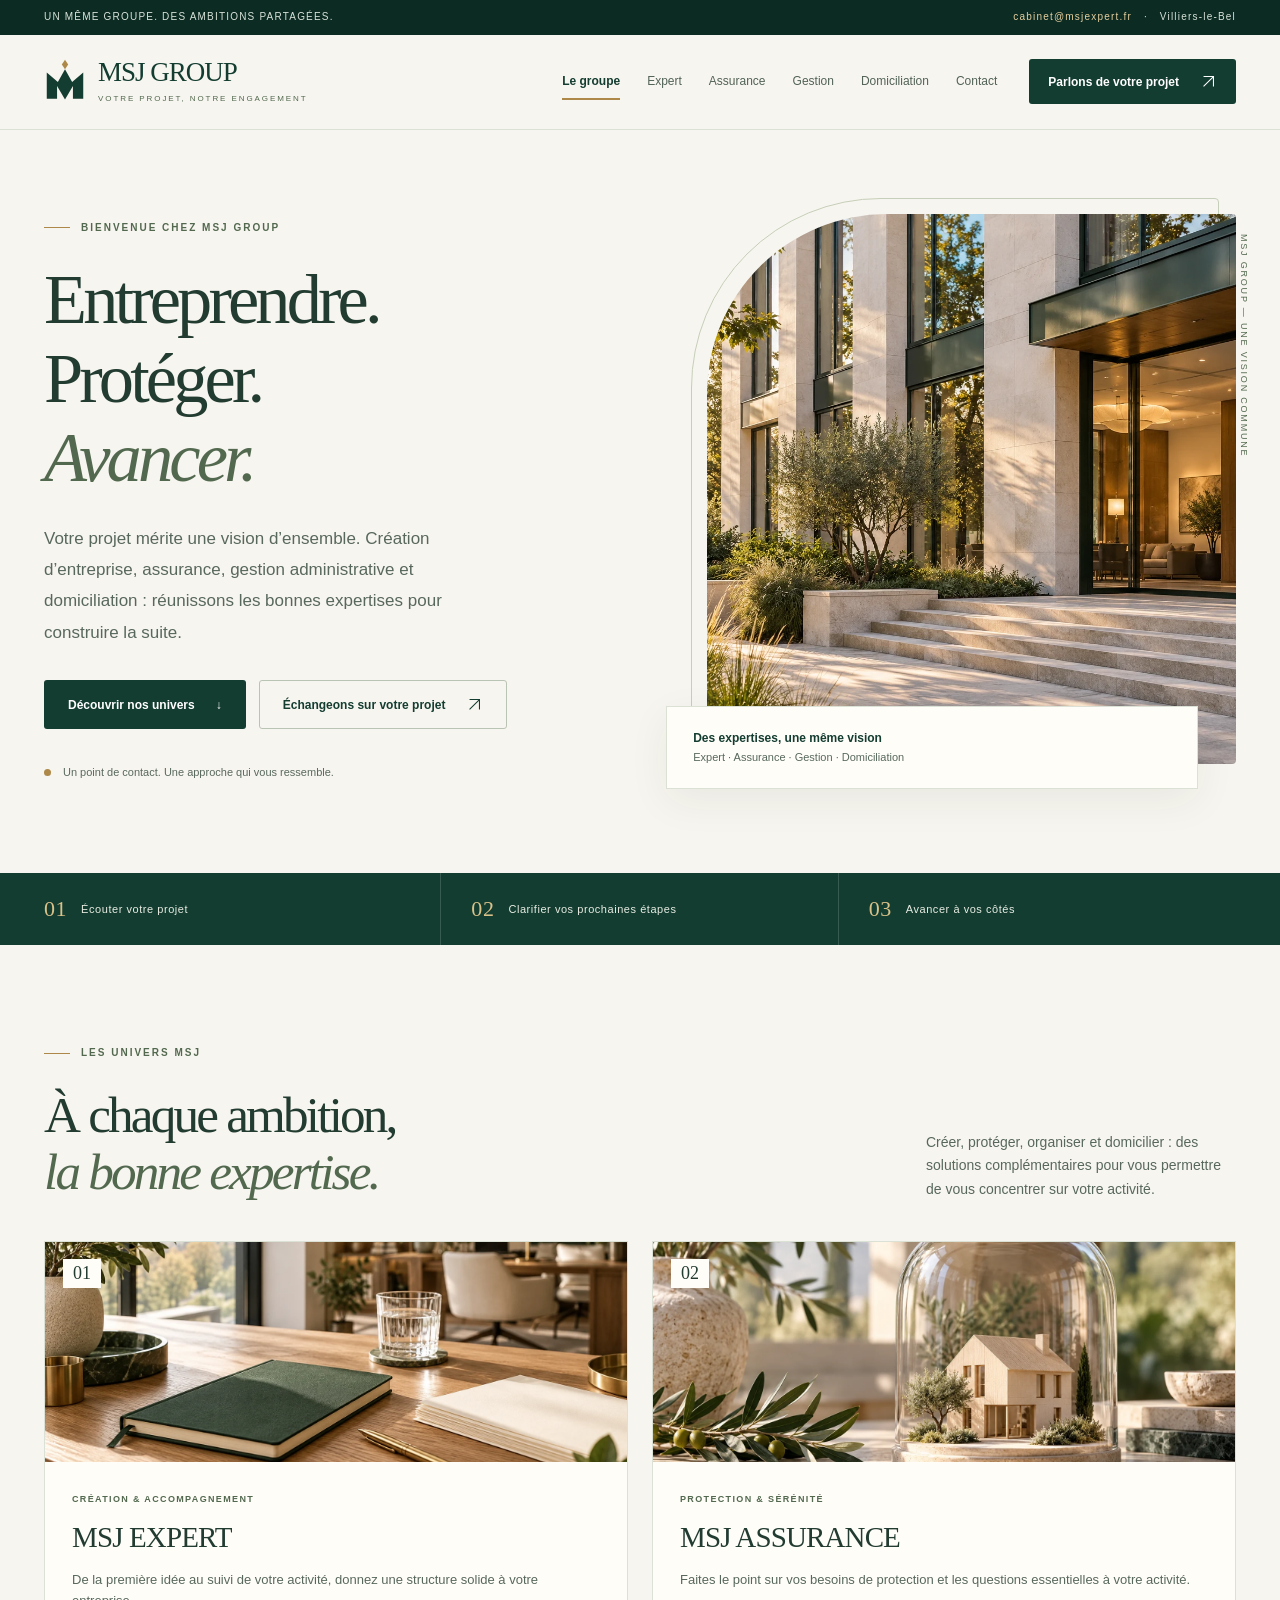
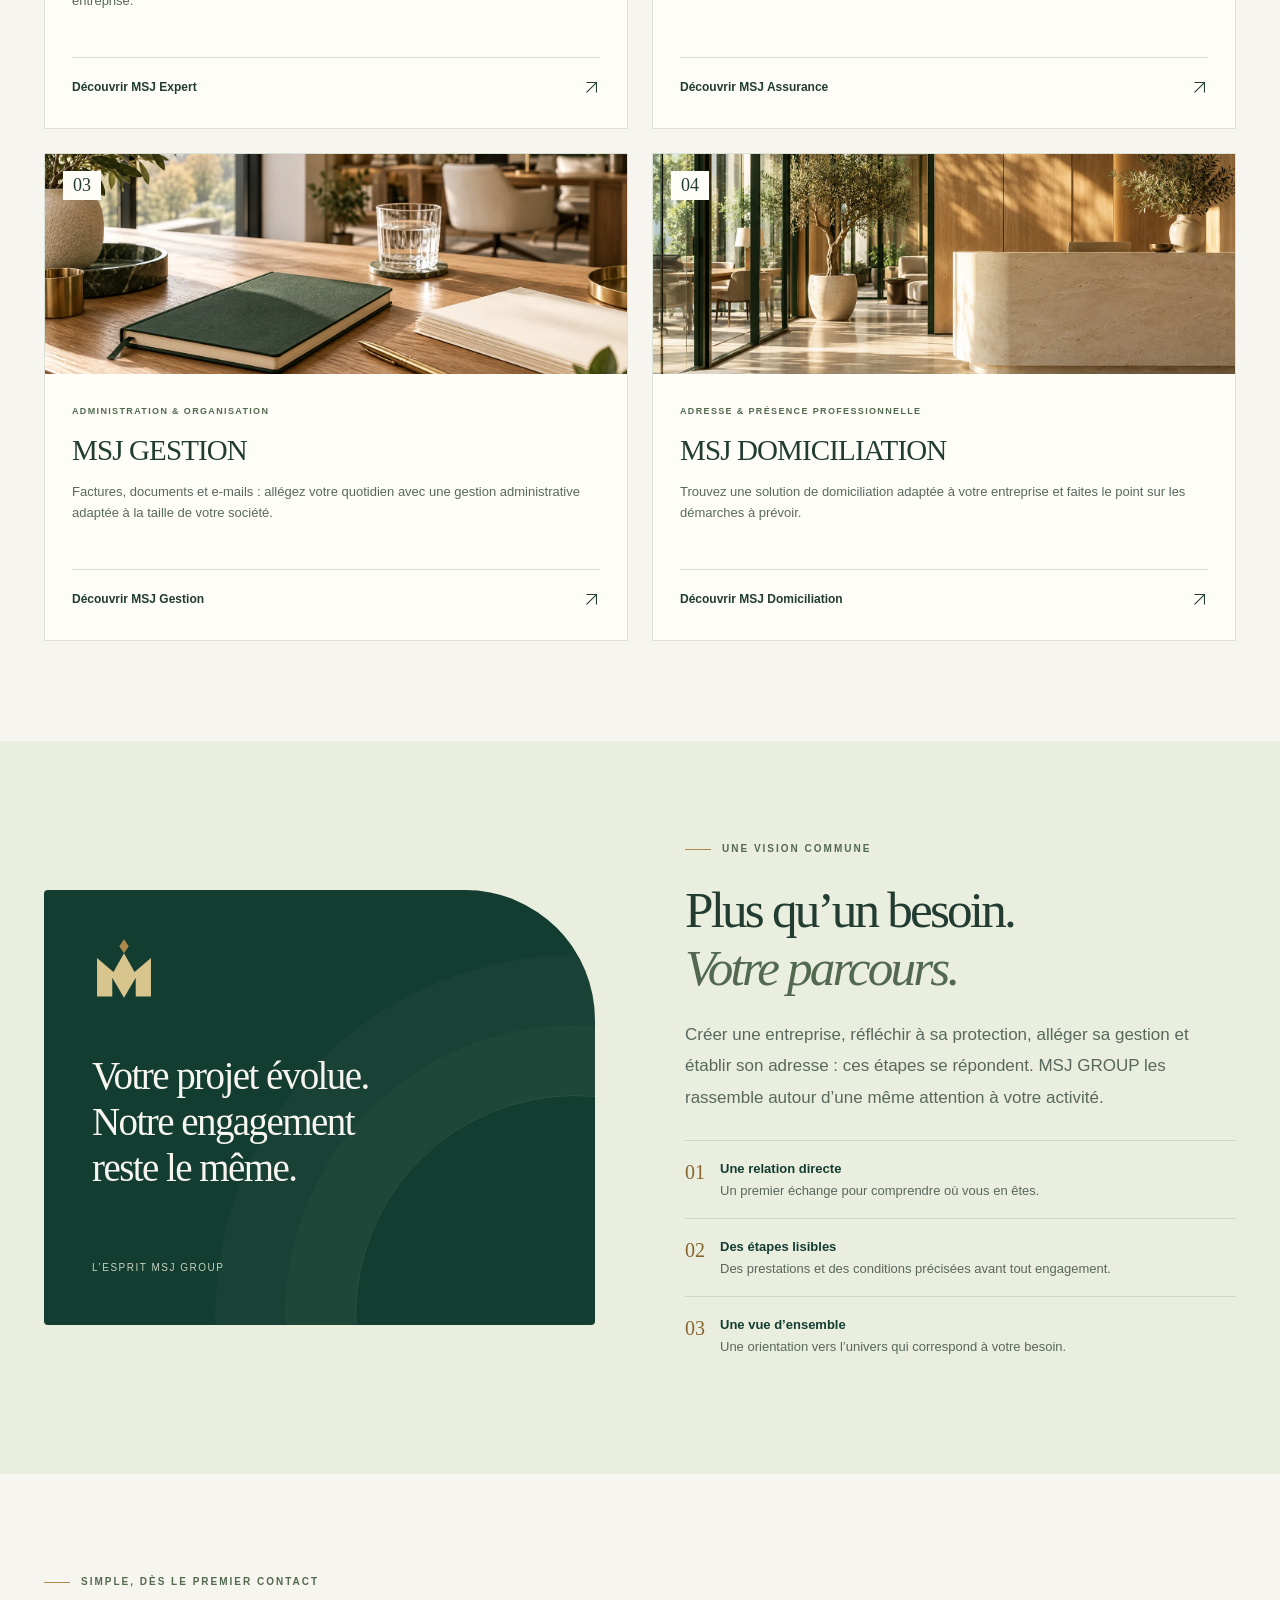
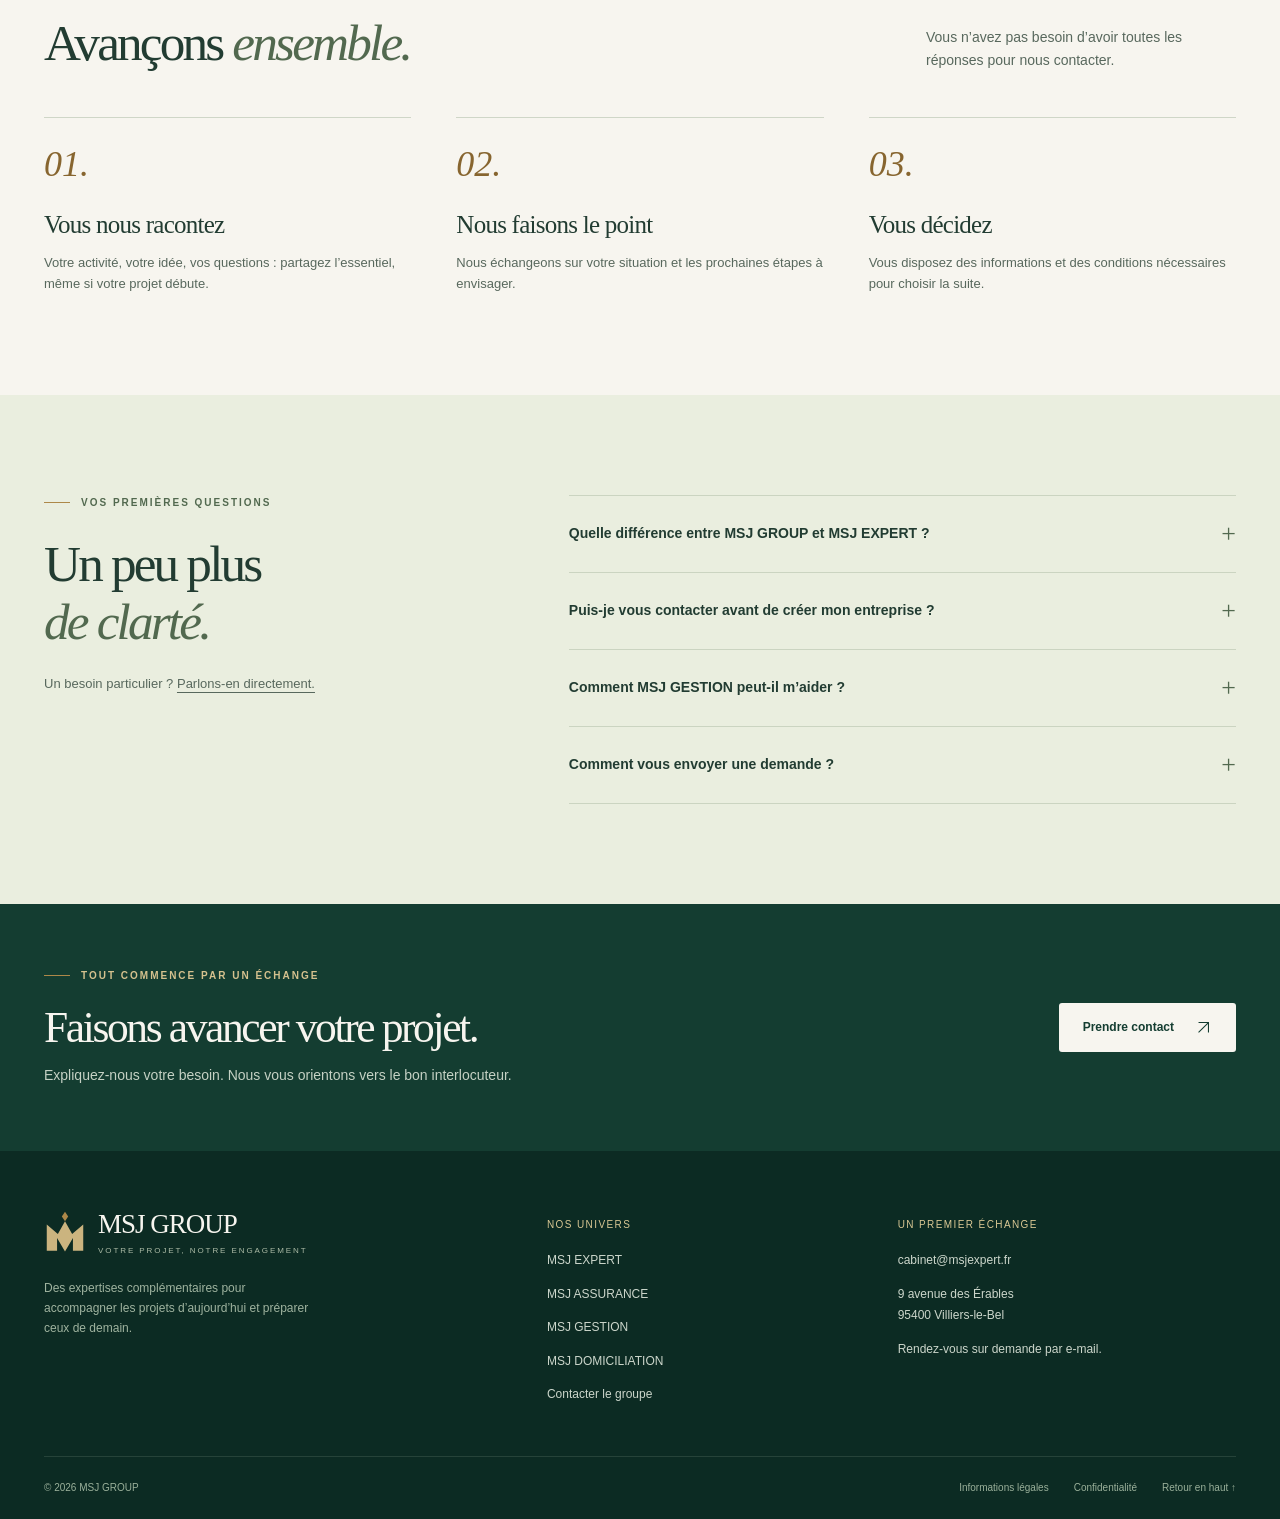
==== commit 8770c57f: "Ajoute MSJ Gestion et actualise les offres et l'affiche Expert" ====
--- a/index.html
+++ b/index.html
@@ -6,7 +6,7 @@
     <meta name="theme-color" content="#143d31" />
     <meta
       name="description"
-      content="Découvrez MSJ GROUP : création et accompagnement avec MSJ EXPERT, protection avec MSJ ASSURANCE et projet MSJ DOMICILIATION."
+      content="Découvrez MSJ GROUP : création d’entreprise avec MSJ EXPERT, protection avec MSJ ASSURANCE, administration avec MSJ GESTION et domiciliation."
     />
     <title>MSJ GROUP — Entreprendre. Protéger. Avancer.</title>
     <meta
@@ -15,7 +15,7 @@
     />
     <meta
       property="og:description"
-      content="Découvrez MSJ GROUP : création et accompagnement avec MSJ EXPERT, protection avec MSJ ASSURANCE et projet MSJ DOMICILIATION."
+      content="Découvrez MSJ GROUP : création d’entreprise avec MSJ EXPERT, protection avec MSJ ASSURANCE, administration avec MSJ GESTION et domiciliation."
     />
     <link rel="canonical" href="https://arshman23.github.io/MSJ-SITE-WEB/" />
     <meta
@@ -29,8 +29,8 @@
       content="https://arshman23.github.io/MSJ-SITE-WEB/assets/hero-group.webp"
     />
     <link rel="icon" href="assets/favicon.svg" type="image/svg+xml" />
-    <link rel="stylesheet" href="assets/site.css" />
-    <script src="assets/site.js" defer></script>
+    <link rel="stylesheet" href="assets/site.css?v=20261021" />
+    <script src="assets/site.js?v=20261021" defer=""></script>
   </head>
   <body data-page="home">
     <a class="skip-link" href="#main-content">Aller au contenu</a>
@@ -55,8 +55,8 @@
             <path
               d="M3 50V17l14 12 9-16 9 16 14-12v33H36V34L26 51 16 34v16Z"
               fill="currentColor"
-            />
-            <path d="m26 1 4 6-4 6-4-6Z" fill="#ad8849" /></svg
+            ></path>
+            <path d="m26 1 4 6-4 6-4-6Z" fill="#ad8849"></path></svg
           ><span
             ><span class="brand-name">MSJ <b>GROUP</b></span
             ><span class="brand-caption"
@@ -67,6 +67,7 @@
         <nav class="nav" id="primary-nav" aria-label="Navigation principale">
           <a href="index.html" aria-current="page">Le groupe</a
           ><a href="expert.html">Expert</a><a href="assurance.html">Assurance</a
+          ><a href="gestion.html">Gestion</a
           ><a href="domiciliation.html">Domiciliation</a
           ><a href="contact.html">Contact</a>
         </nav>
@@ -82,7 +83,7 @@
             stroke-width="1.5"
             aria-hidden="true"
           >
-            <path d="M5 19 19 5M5 5h14v14" /></svg
+            <path d="M5 19 19 5M5 5h14v14"></path></svg
         ></a>
         <button
           class="menu-toggle"
@@ -103,8 +104,8 @@
             <h1>Entreprendre.<br />Protéger.<br /><em>Avancer.</em></h1>
             <p class="lead">
               Votre projet mérite une vision d’ensemble. Création d’entreprise,
-              accompagnement et assurance : réunissons les bonnes expertises
-              pour construire la suite.
+              assurance, gestion administrative et domiciliation : réunissons
+              les bonnes expertises pour construire la suite.
             </p>
             <div class="actions">
               <a class="btn btn-primary" href="#univers"
@@ -121,7 +122,7 @@
                   stroke-width="1.5"
                   aria-hidden="true"
                 >
-                  <path d="M5 19 19 5M5 5h14v14" /></svg
+                  <path d="M5 19 19 5M5 5h14v14"></path></svg
               ></a>
             </div>
             <p class="hero-note">
@@ -140,10 +141,9 @@
               >MSJ GROUP — UNE VISION COMMUNE</span
             >
             <figcaption class="visual-label">
-              <strong>3</strong
-              ><span
-                ><b>univers, une même vision</b>Expert · Assurance ·
-                Domiciliation en préparation</span
+              <span
+                ><b>Des expertises, une même vision</b>Expert · Assurance ·
+                Gestion · Domiciliation</span
               >
             </figcaption>
           </figure>
@@ -166,11 +166,12 @@
               <h2>À chaque ambition,<br /><em>la bonne expertise.</em></h2>
             </div>
             <p>
-              Deux activités pour vous accompagner aujourd’hui. Un projet de
-              domiciliation pour aller plus loin demain.
-            </p>
-          </div>
-          <div class="services-grid">
+              Créer, protéger, organiser et domicilier : des solutions
+              complémentaires pour vous permettre de vous concentrer sur votre
+              activité.
+            </p>
+          </div>
+          <div class="services-grid group-services">
             <article class="service-card">
               <div class="service-image">
                 <img
@@ -182,7 +183,7 @@
                 /><span class="service-index">01</span>
               </div>
               <div class="service-content">
-                <p class="kicker">Création & accompagnement</p>
+                <p class="kicker">Création &amp; accompagnement</p>
                 <h3>MSJ EXPERT</h3>
                 <p>
                   De la première idée au suivi de votre activité, donnez une
@@ -199,7 +200,7 @@
                     stroke-width="1.5"
                     aria-hidden="true"
                   >
-                    <path d="M5 19 19 5M5 5h14v14" /></svg
+                    <path d="M5 19 19 5M5 5h14v14"></path></svg
                 ></a>
               </div>
             </article>
@@ -214,7 +215,7 @@
                 /><span class="service-index">02</span>
               </div>
               <div class="service-content">
-                <p class="kicker">Protection & sérénité</p>
+                <p class="kicker">Protection &amp; sérénité</p>
                 <h3>MSJ ASSURANCE</h3>
                 <p>
                   Faites le point sur vos besoins de protection et les questions
@@ -231,29 +232,30 @@
                     stroke-width="1.5"
                     aria-hidden="true"
                   >
-                    <path d="M5 19 19 5M5 5h14v14" /></svg
+                    <path d="M5 19 19 5M5 5h14v14"></path></svg
                 ></a>
               </div>
             </article>
             <article class="service-card">
               <div class="service-image">
                 <img
-                  src="assets/domiciliation.webp"
-                  alt="Réception contemporaine de bureaux en pierre claire, illustration"
+                  src="assets/expert.webp"
+                  alt="Carnet et documents sur un bureau, illustration de la gestion administrative"
                   width="1536"
                   height="1024"
                   loading="lazy"
                 /><span class="service-index">03</span>
               </div>
               <div class="service-content">
-                <p class="kicker">Un nouvel univers · À venir</p>
-                <h3>MSJ DOMICILIATION</h3>
+                <p class="kicker">Administration &amp; organisation</p>
+                <h3>MSJ GESTION</h3>
                 <p>
-                  Un projet en préparation pour compléter l’accompagnement du
-                  groupe. Aucune offre ouverte à ce jour.
+                  Factures, documents et e-mails : allégez votre quotidien avec
+                  une gestion administrative adaptée à la taille de votre
+                  société.
                 </p>
-                <a class="text-link" href="domiciliation.html"
-                  >Suivre le projet<svg
+                <a class="text-link" href="gestion.html"
+                  >Découvrir MSJ Gestion<svg
                     class="link-arrow"
                     viewBox="0 0 24 24"
                     width="18"
@@ -263,7 +265,39 @@
                     stroke-width="1.5"
                     aria-hidden="true"
                   >
-                    <path d="M5 19 19 5M5 5h14v14" /></svg
+                    <path d="M5 19 19 5M5 5h14v14"></path></svg
+                ></a>
+              </div>
+            </article>
+            <article class="service-card">
+              <div class="service-image">
+                <img
+                  src="assets/domiciliation.webp"
+                  alt="Réception contemporaine de bureaux en pierre claire, illustration"
+                  width="1536"
+                  height="1024"
+                  loading="lazy"
+                /><span class="service-index">04</span>
+              </div>
+              <div class="service-content">
+                <p class="kicker">Adresse &amp; présence professionnelle</p>
+                <h3>MSJ DOMICILIATION</h3>
+                <p>
+                  Trouvez une solution de domiciliation adaptée à votre
+                  entreprise et faites le point sur les démarches à prévoir.
+                </p>
+                <a class="text-link" href="domiciliation.html"
+                  >Découvrir MSJ Domiciliation<svg
+                    class="link-arrow"
+                    viewBox="0 0 24 24"
+                    width="18"
+                    height="18"
+                    fill="none"
+                    stroke="currentColor"
+                    stroke-width="1.5"
+                    aria-hidden="true"
+                  >
+                    <path d="M5 19 19 5M5 5h14v14"></path></svg
                 ></a>
               </div>
             </article>
@@ -282,8 +316,8 @@
               <path
                 d="M3 50V17l14 12 9-16 9 16 14-12v33H36V34L26 51 16 34v16Z"
                 fill="currentColor"
-              />
-              <path d="m26 1 4 6-4 6-4-6Z" fill="#ad8849" />
+              ></path>
+              <path d="m26 1 4 6-4 6-4-6Z" fill="#ad8849"></path>
             </svg>
             <p>
               Votre projet évolue.<br />Notre engagement<br />reste le même.
@@ -294,9 +328,9 @@
             <span class="eyebrow">Une vision commune</span>
             <h2>Plus qu’un besoin.<br /><em>Votre parcours.</em></h2>
             <p class="lead">
-              Créer une entreprise, réfléchir à sa protection, préparer son
-              développement : ces étapes se répondent. MSJ GROUP les rassemble
-              autour d’une même attention à votre projet.
+              Créer une entreprise, réfléchir à sa protection, alléger sa
+              gestion et établir son adresse : ces étapes se répondent. MSJ
+              GROUP les rassemble autour d’une même attention à votre activité.
             </p>
             <ul class="feature-list">
               <li>
@@ -380,10 +414,11 @@
                 Quelle différence entre MSJ GROUP et MSJ EXPERT ?
               </summary>
               <p>
-                MSJ GROUP est l’identité commune des univers MSJ. MSJ EXPERT est
-                dédié à la création et à l’accompagnement de l’entreprise ; MSJ
-                ASSURANCE concerne les besoins de protection. MSJ DOMICILIATION
-                est un projet en préparation.
+                MSJ GROUP est l’identité commune des univers MSJ. MSJ EXPERT
+                accompagne la création et la vie des sociétés ; MSJ ASSURANCE
+                concerne les besoins de protection ; MSJ GESTION allège
+                l’administration quotidienne ; MSJ DOMICILIATION est dédié à la
+                domiciliation d’entreprise.
               </p>
             </details>
             <details>
@@ -397,11 +432,13 @@
               </p>
             </details>
             <details>
-              <summary>La domiciliation est-elle déjà disponible ?</summary>
-              <p>
-                Non. MSJ DOMICILIATION n’est pas encore créé et aucun contrat de
-                domiciliation n’est proposé sur ce site. Vous pouvez nous écrire
-                pour vous renseigner sur le projet.
+              <summary>Comment MSJ GESTION peut-il m’aider ?</summary>
+              <p>
+                MSJ GESTION prend en charge l’établissement de vos factures,
+                l’organisation des documents salariés, attestations et
+                assurances de l’entreprise, ainsi que la gestion de vos e-mails.
+                Le tarif est défini sur devis selon la taille de votre société
+                et le volume à traiter.
               </p>
             </details>
             <details>
@@ -438,7 +475,7 @@
                 stroke-width="1.5"
                 aria-hidden="true"
               >
-                <path d="M5 19 19 5M5 5h14v14" /></svg
+                <path d="M5 19 19 5M5 5h14v14"></path></svg
             ></a>
           </div>
         </div>
@@ -457,8 +494,8 @@
               <path
                 d="M3 50V17l14 12 9-16 9 16 14-12v33H36V34L26 51 16 34v16Z"
                 fill="currentColor"
-              />
-              <path d="m26 1 4 6-4 6-4-6Z" fill="#ad8849" /></svg
+              ></path>
+              <path d="m26 1 4 6-4 6-4-6Z" fill="#ad8849"></path></svg
             ><span
               ><span class="brand-name">MSJ <b>GROUP</b></span
               ><span class="brand-caption"
@@ -476,7 +513,8 @@
           <div class="footer-links">
             <a href="expert.html">MSJ EXPERT</a
             ><a href="assurance.html">MSJ ASSURANCE</a
-            ><a href="domiciliation.html">MSJ DOMICILIATION · À venir</a
+            ><a href="gestion.html">MSJ GESTION</a
+            ><a href="domiciliation.html">MSJ DOMICILIATION</a
             ><a href="contact.html">Contacter le groupe</a>
           </div>
         </div>
@@ -490,7 +528,7 @@
         </div>
       </div>
       <div class="container footer-bottom">
-        <span>© <span data-year>2026</span> MSJ GROUP</span>
+        <span>© <span data-year="">2026</span> MSJ GROUP</span>
         <div>
           <a href="informations.html">Informations légales</a
           ><a href="informations.html#confidentialite">Confidentialité</a
--- a/assets/site.css
+++ b/assets/site.css
@@ -1770,3 +1770,59 @@
 .image-caption span:last-child {
   color: var(--gold-ink);
 }
+
+.group-services,
+.expert-offers {
+  grid-template-columns: repeat(2, minmax(0, 1fr));
+}
+.offer-formats {
+  font-size: 13px;
+  color: var(--muted);
+  margin: -6px 0 20px;
+}
+.partner-note {
+  grid-column: 1 / -1;
+  border: 1px solid var(--line);
+  background: var(--paper);
+  padding: 24px;
+  text-align: center;
+}
+.partner-label {
+  display: block;
+  font-size: 10px;
+  letter-spacing: 0.1em;
+  color: var(--sage);
+  text-transform: uppercase;
+}
+.partner-name {
+  display: block;
+  font: 600 32px/1.4 var(--sans);
+  letter-spacing: -0.055em;
+  color: var(--forest);
+  margin: 5px 0;
+}
+.partner-note p {
+  margin: 0;
+  font-size: 12px;
+  color: var(--muted);
+}
+.company-changes {
+  margin-top: 32px;
+  padding-top: 28px;
+  border-top: 1px solid var(--line);
+  max-width: 820px;
+}
+.company-changes h3 {
+  font-size: 29px;
+  margin-bottom: 15px;
+}
+.company-changes p {
+  color: var(--muted);
+  font-size: 14px;
+}
+@media (max-width: 700px) {
+  .group-services,
+  .expert-offers {
+    grid-template-columns: minmax(0, 1fr);
+  }
+}
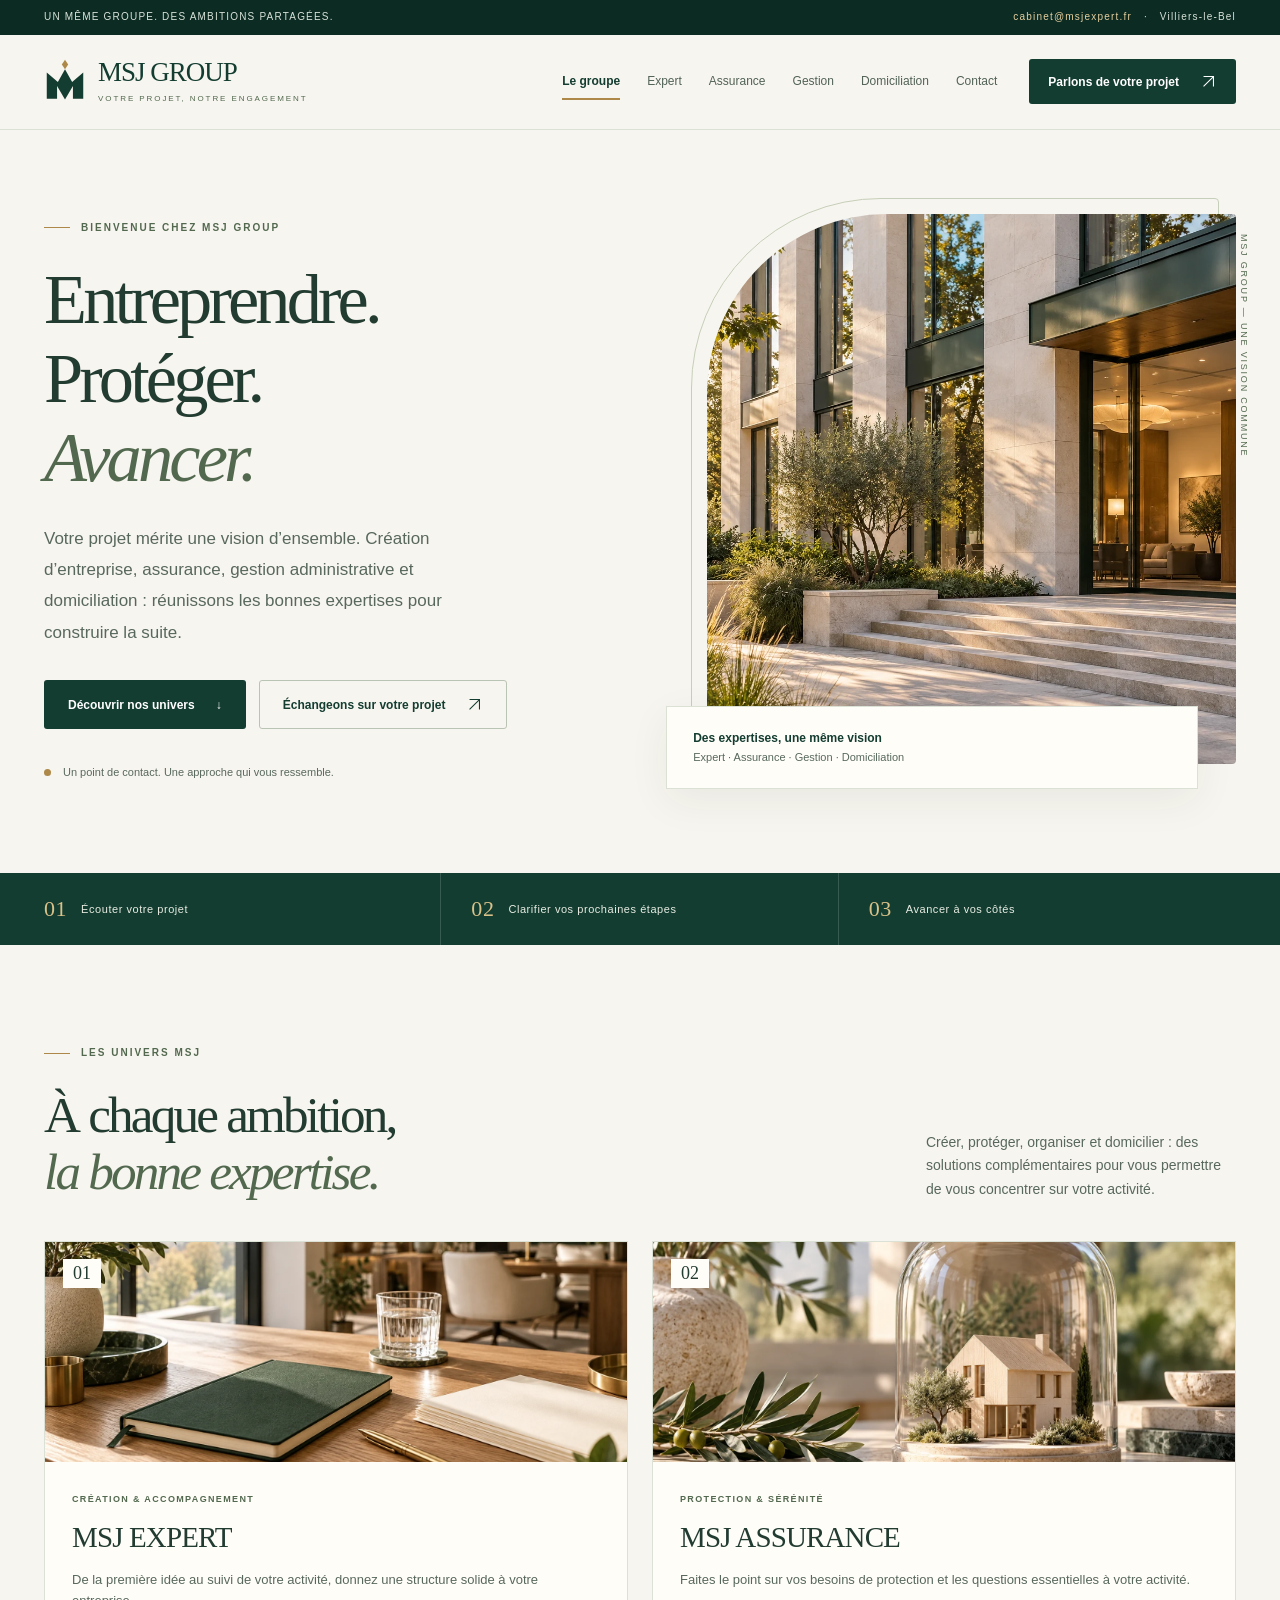
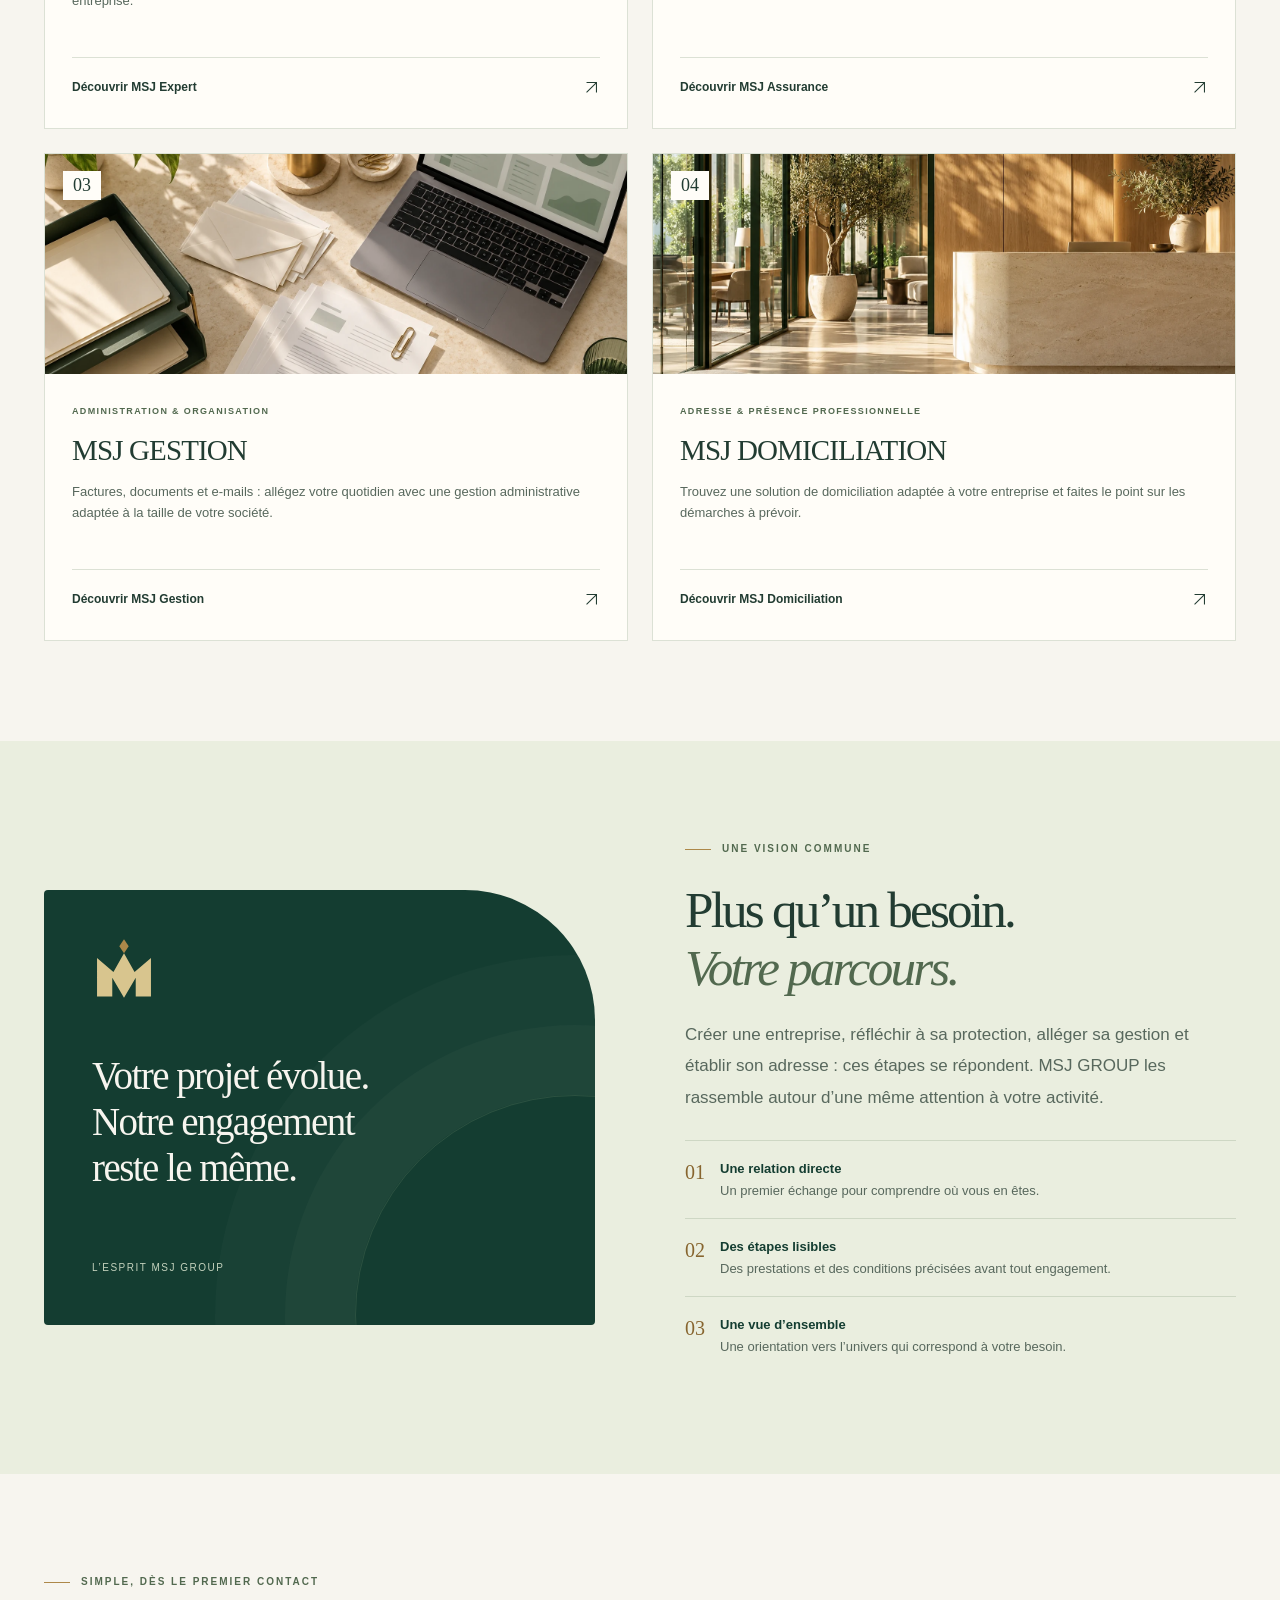
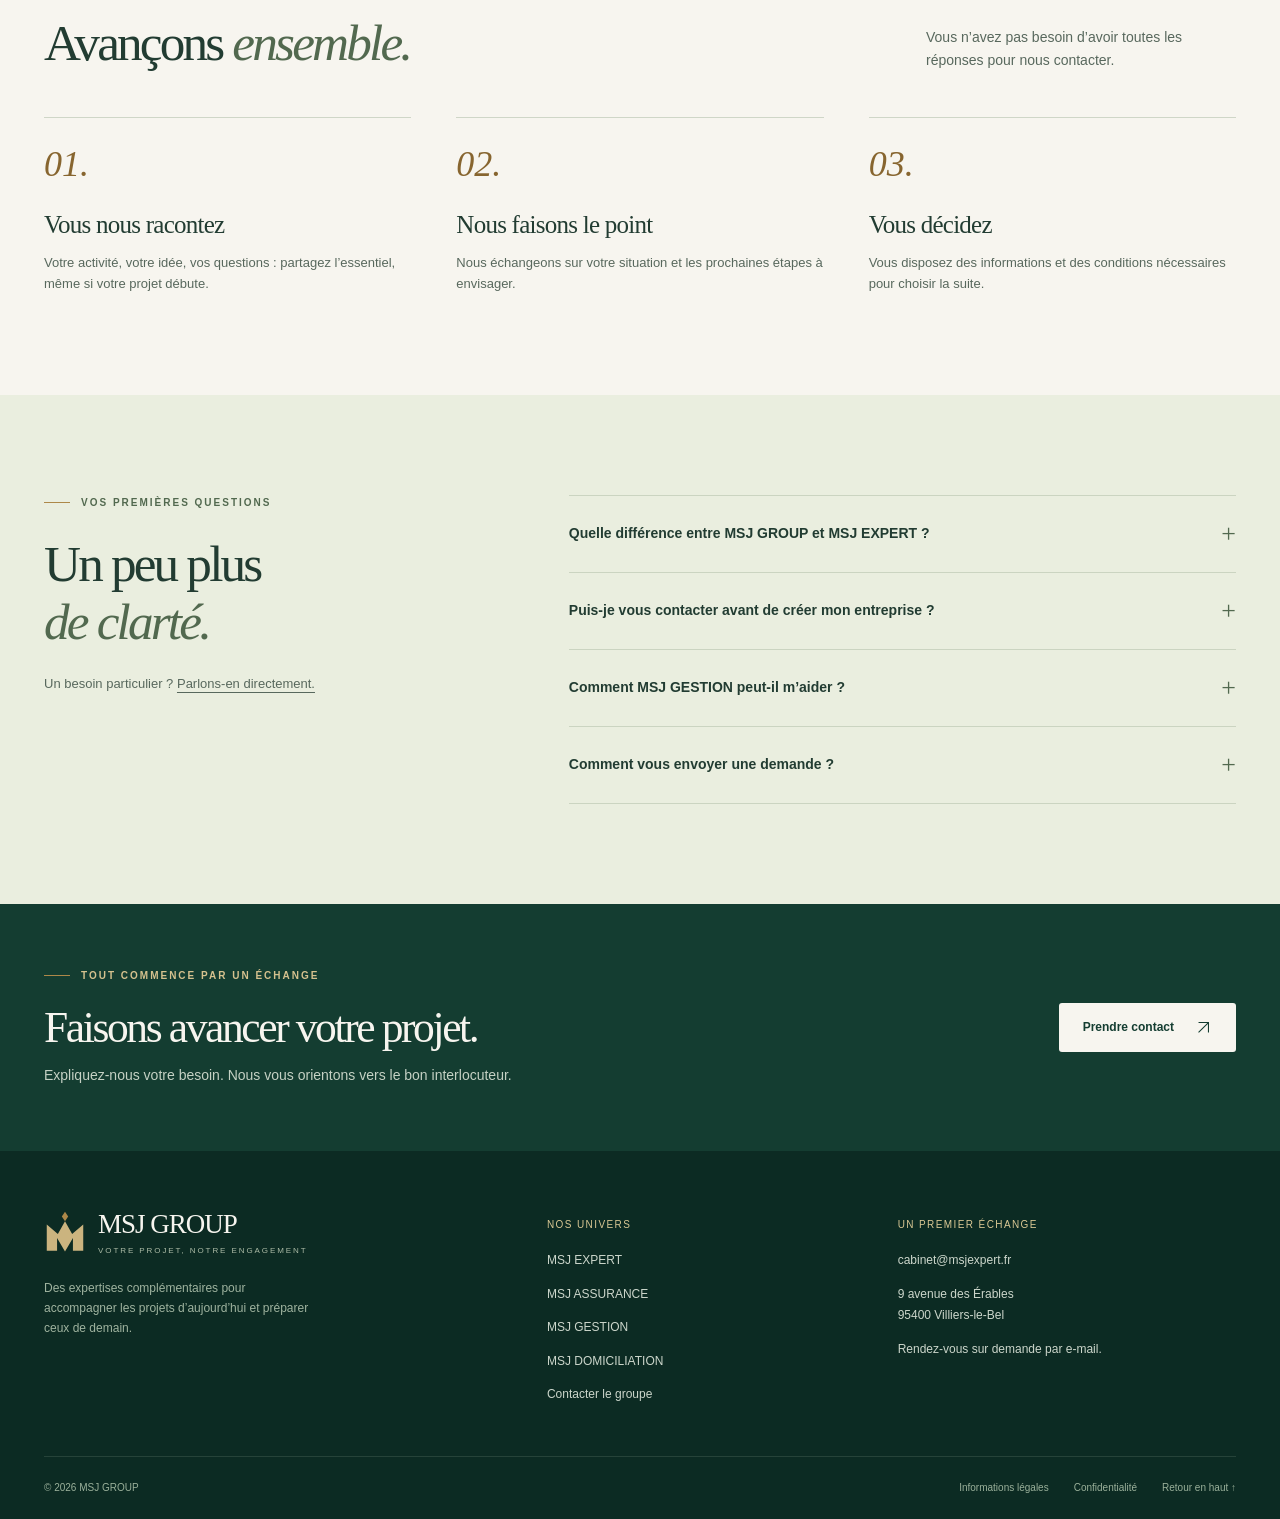
==== commit 12619bfb: "Harmonise les offres Expert et distingue le visuel Gestion" ====
--- a/index.html
+++ b/index.html
@@ -29,7 +29,7 @@
       content="https://arshman23.github.io/MSJ-SITE-WEB/assets/hero-group.webp"
     />
     <link rel="icon" href="assets/favicon.svg" type="image/svg+xml" />
-    <link rel="stylesheet" href="assets/site.css?v=20261021" />
+    <link rel="stylesheet" href="assets/site.css?v=20261021-2" />
     <script src="assets/site.js?v=20261021" defer=""></script>
   </head>
   <body data-page="home">
@@ -239,8 +239,8 @@
             <article class="service-card">
               <div class="service-image">
                 <img
-                  src="assets/expert.webp"
-                  alt="Carnet et documents sur un bureau, illustration de la gestion administrative"
+                  src="assets/gestion.webp"
+                  alt="Ordinateur, dossiers et enveloppes sur un bureau organisé, illustration de la gestion administrative"
                   width="1536"
                   height="1024"
                   loading="lazy"
--- a/assets/site.css
+++ b/assets/site.css
@@ -814,17 +814,9 @@
   display: flex;
   flex-direction: column;
 }
-.offer.featured {
-  background: var(--forest);
-  color: var(--cream);
-  border-color: var(--forest);
-}
 .offer .eyebrow {
   margin: 0 0 28px;
   font-size: 9px;
-}
-.offer.featured .eyebrow {
-  color: #d9c68c;
 }
 .offer h3 {
   font-size: 28px;
@@ -844,9 +836,6 @@
   font-size: 11px;
   color: var(--muted);
   margin-bottom: 25px;
-}
-.offer.featured .price-note {
-  color: #c4d0c0;
 }
 .check-list {
   list-style: none;
@@ -1771,9 +1760,40 @@
   color: var(--gold-ink);
 }
 
-.group-services,
+.group-services {
+  grid-template-columns: repeat(2, minmax(0, 1fr));
+}
 .expert-offers {
-  grid-template-columns: repeat(2, minmax(0, 1fr));
+  grid-template-columns: repeat(4, minmax(0, 1fr));
+  gap: 18px;
+}
+.expert-offers .offer {
+  min-width: 0;
+  padding: 26px 20px;
+}
+.expert-offers .eyebrow {
+  min-height: 30px;
+  margin-bottom: 18px;
+  font-size: 9px;
+  letter-spacing: 0.12em;
+}
+.expert-offers h3 {
+  min-height: 60px;
+  font-size: 26px;
+  margin-bottom: 18px;
+}
+.expert-offers .offer-formats {
+  min-height: 40px;
+  font-size: 12px;
+  margin-bottom: 18px;
+}
+.expert-offers .price {
+  font-size: 36px;
+  white-space: nowrap;
+}
+.expert-offers .price-note {
+  min-height: 40px;
+  margin-bottom: 20px;
 }
 .offer-formats {
   font-size: 13px;
@@ -1781,11 +1801,15 @@
   margin: -6px 0 20px;
 }
 .partner-note {
-  grid-column: 1 / -1;
-  border: 1px solid var(--line);
-  background: var(--paper);
-  padding: 24px;
+  border-top: 1px solid #bdc9b3;
+  padding: 20px 12px 8px;
   text-align: center;
+}
+.partner-qonto {
+  grid-column: 1 / 3;
+}
+.partner-pennylane {
+  grid-column: 3;
 }
 .partner-label {
   display: block;
@@ -1820,9 +1844,46 @@
   color: var(--muted);
   font-size: 14px;
 }
+@media (max-width: 1100px) {
+  .expert-offers {
+    grid-template-columns: repeat(2, minmax(0, 1fr));
+  }
+  .expert-offers .offer-creation {
+    order: 0;
+  }
+  .expert-offers .partner-qonto {
+    order: 1;
+    grid-column: 1 / -1;
+  }
+  .expert-offers .offer-followup,
+  .expert-offers .offer-business {
+    order: 2;
+  }
+  .expert-offers .partner-pennylane {
+    order: 3;
+    grid-column: 1;
+  }
+}
 @media (max-width: 700px) {
   .group-services,
   .expert-offers {
     grid-template-columns: minmax(0, 1fr);
   }
-}
+  .expert-offers .offer {
+    padding: 30px;
+  }
+  .expert-offers .offer-business {
+    order: 4;
+  }
+  .expert-offers h3,
+  .expert-offers .eyebrow,
+  .expert-offers .offer-formats {
+    min-height: 0;
+  }
+  .expert-offers h3 {
+    font-size: 30px;
+  }
+  .expert-offers .price {
+    font-size: 40px;
+  }
+}
